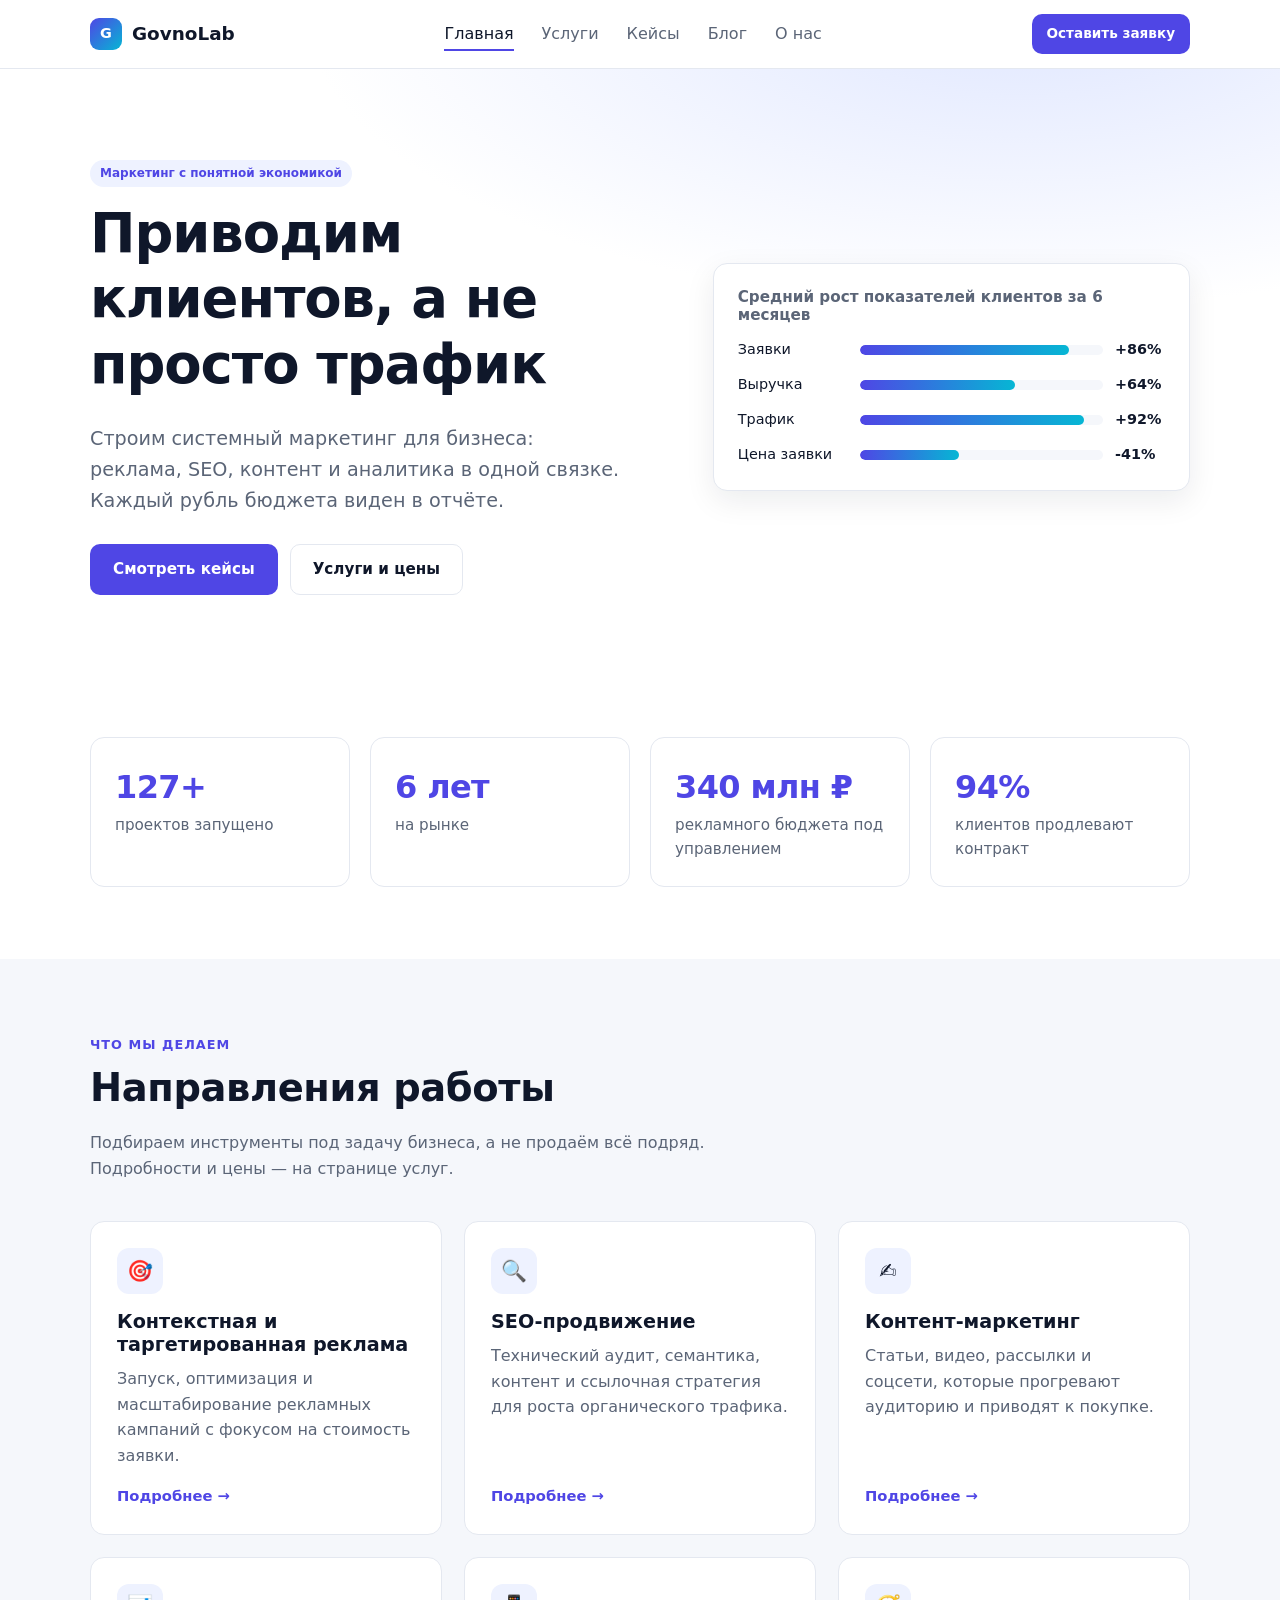
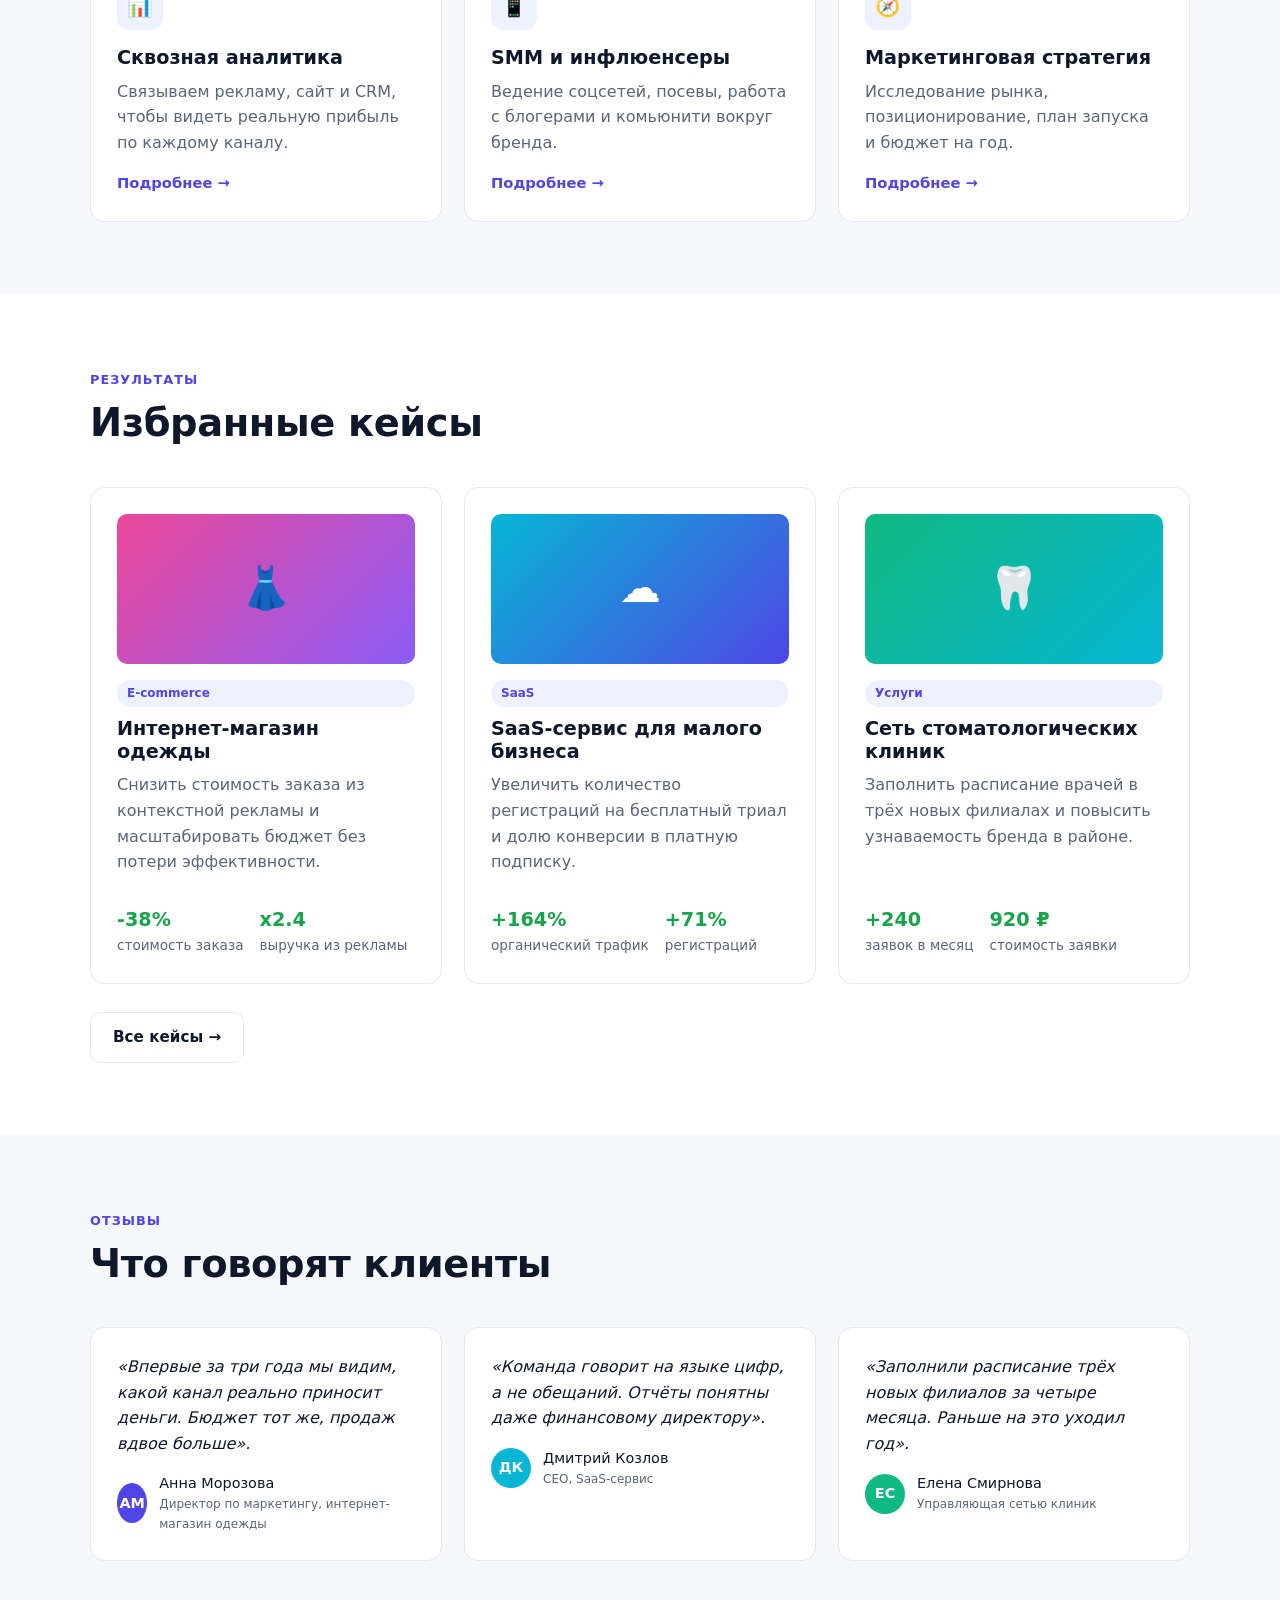
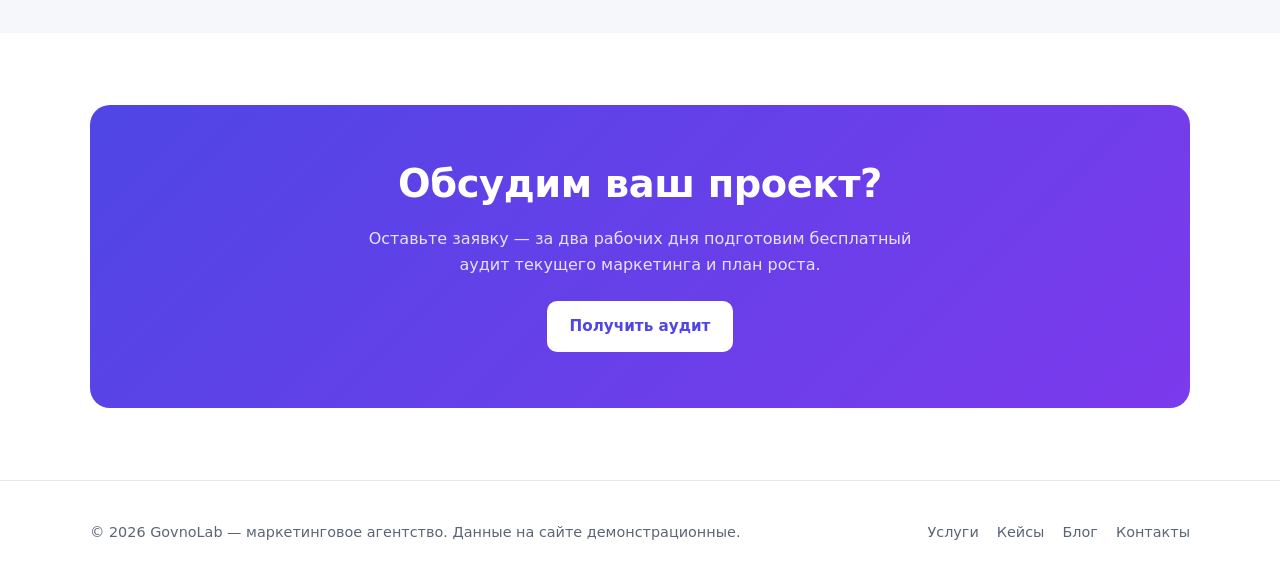
==== index.html @ 800446e8 "3" ====
<!DOCTYPE html>
<html lang="ru">
<head>
  <meta charset="UTF-8">
  <meta name="viewport" content="width=device-width, initial-scale=1.0">
  <title>GovnoLab — маркетинг, который считает деньги</title>
  <meta name="description" content="Маркетинговое агентство GovnoLab: контекстная реклама, SEO, контент, аналитика. Рост продаж с прозрачными цифрами.">
  <link rel="stylesheet" href="assets/css/style.css">
</head>
<body>
<header class="header">
  <div class="container nav">
    <a href="index.html" class="logo"><span class="logo-mark">G</span> GovnoLab</a>
    <ul class="nav-links">
      <li><a href="index.html">Главная</a></li>
      <li><a href="services.html">Услуги</a></li>
      <li><a href="cases.html">Кейсы</a></li>
      <li><a href="blog.html">Блог</a></li>
      <li><a href="about.html">О нас</a></li>
    </ul>
    <a href="about.html#contact" class="btn btn-primary btn-sm">Оставить заявку</a>
    <button class="burger" aria-label="Меню">☰</button>
  </div>
</header>

<section class="hero">
  <div class="container hero-grid">
    <div>
      <span class="tag">Маркетинг с понятной экономикой</span>
      <h1 style="margin-top:14px">Приводим клиентов, а не просто трафик</h1>
      <p class="lead">Строим системный маркетинг для бизнеса: реклама, SEO, контент и аналитика в одной связке. Каждый рубль бюджета виден в отчёте.</p>
      <div class="hero-actions">
        <a href="cases.html" class="btn btn-primary">Смотреть кейсы</a>
        <a href="services.html" class="btn btn-ghost">Услуги и цены</a>
      </div>
    </div>
    <div class="hero-card">
      <h4>Средний рост показателей клиентов за 6 месяцев</h4>
      <div class="bars">
        <div class="bar"><span>Заявки</span><div class="bar-track"><div class="bar-fill" data-width="86"></div></div><strong>+86%</strong></div>
        <div class="bar"><span>Выручка</span><div class="bar-track"><div class="bar-fill" data-width="64"></div></div><strong>+64%</strong></div>
        <div class="bar"><span>Трафик</span><div class="bar-track"><div class="bar-fill" data-width="92"></div></div><strong>+92%</strong></div>
        <div class="bar"><span>Цена заявки</span><div class="bar-track"><div class="bar-fill" data-width="41"></div></div><strong>-41%</strong></div>
      </div>
    </div>
  </div>
</section>

<section class="section">
  <div class="container">
    <div class="stats">
      <div class="stat"><div class="num" data-count="127" data-suffix="+">0</div><div class="label">проектов запущено</div></div>
      <div class="stat"><div class="num" data-count="6" data-suffix=" лет">0</div><div class="label">на рынке</div></div>
      <div class="stat"><div class="num" data-count="340" data-suffix=" млн ₽">0</div><div class="label">рекламного бюджета под управлением</div></div>
      <div class="stat"><div class="num" data-count="94" data-suffix="%">0</div><div class="label">клиентов продлевают контракт</div></div>
    </div>
  </div>
</section>

<section class="section soft">
  <div class="container">
    <div class="section-head">
      <span class="eyebrow">Что мы делаем</span>
      <h2>Направления работы</h2>
      <p class="muted">Подбираем инструменты под задачу бизнеса, а не продаём всё подряд. Подробности и цены — на странице услуг.</p>
    </div>
    <div class="grid grid-3">
      <a href="services.html#ads" class="card">
        <div class="icon">🎯</div>
        <h3>Контекстная и таргетированная реклама</h3>
        <p>Запуск, оптимизация и масштабирование рекламных кампаний с фокусом на стоимость заявки.</p>
        <span class="link">Подробнее →</span>
      </a>
      <a href="services.html#seo" class="card">
        <div class="icon">🔍</div>
        <h3>SEO-продвижение</h3>
        <p>Технический аудит, семантика, контент и ссылочная стратегия для роста органического трафика.</p>
        <span class="link">Подробнее →</span>
      </a>
      <a href="services.html#content" class="card">
        <div class="icon">✍️</div>
        <h3>Контент-маркетинг</h3>
        <p>Статьи, видео, рассылки и соцсети, которые прогревают аудиторию и приводят к покупке.</p>
        <span class="link">Подробнее →</span>
      </a>
      <a href="services.html#analytics" class="card">
        <div class="icon">📊</div>
        <h3>Сквозная аналитика</h3>
        <p>Связываем рекламу, сайт и CRM, чтобы видеть реальную прибыль по каждому каналу.</p>
        <span class="link">Подробнее →</span>
      </a>
      <a href="services.html#smm" class="card">
        <div class="icon">📱</div>
        <h3>SMM и инфлюенсеры</h3>
        <p>Ведение соцсетей, посевы, работа с блогерами и комьюнити вокруг бренда.</p>
        <span class="link">Подробнее →</span>
      </a>
      <a href="services.html#strategy" class="card">
        <div class="icon">🧭</div>
        <h3>Маркетинговая стратегия</h3>
        <p>Исследование рынка, позиционирование, план запуска и бюджет на год.</p>
        <span class="link">Подробнее →</span>
      </a>
    </div>
  </div>
</section>

<section class="section">
  <div class="container">
    <div class="section-head">
      <span class="eyebrow">Результаты</span>
      <h2>Избранные кейсы</h2>
    </div>
    <div class="grid grid-3" id="home-cases"></div>
    <div style="margin-top:28px"><a href="cases.html" class="btn btn-ghost">Все кейсы →</a></div>
  </div>
</section>

<section class="section soft">
  <div class="container">
    <div class="section-head">
      <span class="eyebrow">Отзывы</span>
      <h2>Что говорят клиенты</h2>
    </div>
    <div class="grid grid-3">
      <div class="quote">
        <p>«Впервые за три года мы видим, какой канал реально приносит деньги. Бюджет тот же, продаж вдвое больше».</p>
        <div class="who"><div class="avatar" style="width:40px;height:40px;font-size:.9rem;margin:0;background:#4f46e5">АМ</div><div>Анна Морозова<small>Директор по маркетингу, интернет-магазин одежды</small></div></div>
      </div>
      <div class="quote">
        <p>«Команда говорит на языке цифр, а не обещаний. Отчёты понятны даже финансовому директору».</p>
        <div class="who"><div class="avatar" style="width:40px;height:40px;font-size:.9rem;margin:0;background:#06b6d4">ДК</div><div>Дмитрий Козлов<small>CEO, SaaS-сервис</small></div></div>
      </div>
      <div class="quote">
        <p>«Заполнили расписание трёх новых филиалов за четыре месяца. Раньше на это уходил год».</p>
        <div class="who"><div class="avatar" style="width:40px;height:40px;font-size:.9rem;margin:0;background:#10b981">ЕС</div><div>Елена Смирнова<small>Управляющая сетью клиник</small></div></div>
      </div>
    </div>
  </div>
</section>

<section class="section">
  <div class="container">
    <div class="cta">
      <h2>Обсудим ваш проект?</h2>
      <p>Оставьте заявку — за два рабочих дня подготовим бесплатный аудит текущего маркетинга и план роста.</p>
      <a href="about.html#contact" class="btn btn-primary">Получить аудит</a>
    </div>
  </div>
</section>

<footer class="footer">
  <div class="container footer-grid">
    <div>© <span data-year></span> GovnoLab — маркетинговое агентство. Данные на сайте демонстрационные.</div>
    <ul>
      <li><a href="services.html">Услуги</a></li>
      <li><a href="cases.html">Кейсы</a></li>
      <li><a href="blog.html">Блог</a></li>
      <li><a href="about.html#contact">Контакты</a></li>
    </ul>
  </div>
</footer>
<script src="assets/js/data.js"></script>
<script src="assets/js/main.js"></script>
<script>
  // Три первых кейса на главной.
  (function () {
    const wrap = document.getElementById("home-cases");
    SITE_DATA.cases.slice(0, 3).forEach((c) => {
      const el = document.createElement("a");
      el.className = "card case-card";
      el.href = "cases.html#" + c.id;
      el.innerHTML = `
        <div class="cover" style="background:${c.color}">${c.emoji}</div>
        <span class="tag">${c.industryLabel}</span>
        <h3 style="margin-top:10px">${c.title}</h3>
        <p>${c.task}</p>
        <div class="case-metrics">${c.metrics.slice(0, 2).map((m) => `<div><strong>${m.value}</strong>${m.label}</div>`).join("")}</div>`;
      wrap.appendChild(el);
    });
  })();
</script>
</body>
</html>
---- assets/css/style.css ----
:root {
  --bg: #ffffff;
  --bg-soft: #f5f7fb;
  --text: #0f172a;
  --muted: #5b6577;
  --line: #e4e8f0;
  --accent: #4f46e5;
  --accent-2: #06b6d4;
  --accent-soft: #eef2ff;
  --ok: #16a34a;
  --radius: 14px;
  --shadow: 0 10px 30px rgba(15, 23, 42, .08);
  --max: 1140px;
}

* { box-sizing: border-box; }
html { scroll-behavior: smooth; }
body {
  margin: 0;
  font-family: "Inter", system-ui, -apple-system, "Segoe UI", Roboto, sans-serif;
  color: var(--text);
  background: var(--bg);
  line-height: 1.6;
}
img { max-width: 100%; display: block; }
a { color: inherit; text-decoration: none; }
h1, h2, h3, h4 { line-height: 1.2; margin: 0 0 .5em; }
h1 { font-size: clamp(2rem, 5vw, 3.4rem); letter-spacing: -.02em; }
h2 { font-size: clamp(1.6rem, 3.5vw, 2.4rem); letter-spacing: -.01em; }
h3 { font-size: 1.2rem; }
p { margin: 0 0 1em; }
.muted { color: var(--muted); }
.container { max-width: var(--max); margin: 0 auto; padding: 0 20px; }
.section { padding: 72px 0; }
.section.soft { background: var(--bg-soft); }
.section-head { max-width: 640px; margin-bottom: 40px; }
.section-head .eyebrow {
  display: inline-block; font-size: .8rem; font-weight: 600; letter-spacing: .08em;
  text-transform: uppercase; color: var(--accent); margin-bottom: 10px;
}

/* Header */
.header {
  position: sticky; top: 0; z-index: 50;
  background: rgba(255,255,255,.9); backdrop-filter: blur(10px);
  border-bottom: 1px solid var(--line);
}
.nav { display: flex; align-items: center; justify-content: space-between; height: 68px; }
.logo { display: flex; align-items: center; gap: 10px; font-weight: 800; font-size: 1.15rem; }
.logo-mark {
  width: 32px; height: 32px; border-radius: 9px;
  background: linear-gradient(135deg, var(--accent), var(--accent-2));
  display: grid; place-items: center; color: #fff; font-size: .9rem;
}
.nav-links { display: flex; gap: 28px; list-style: none; margin: 0; padding: 0; }
.nav-links a { font-weight: 500; color: var(--muted); padding: 6px 0; border-bottom: 2px solid transparent; }
.nav-links a:hover, .nav-links a.active { color: var(--text); border-color: var(--accent); }
.burger {
  display: none; background: none; border: 1px solid var(--line); border-radius: 8px;
  width: 40px; height: 40px; cursor: pointer; font-size: 1.2rem;
}

/* Buttons */
.btn {
  display: inline-flex; align-items: center; gap: 8px;
  padding: 12px 22px; border-radius: 10px; font-weight: 600; font-size: .95rem;
  border: 1px solid transparent; cursor: pointer; transition: .2s; font-family: inherit;
}
.btn-primary { background: var(--accent); color: #fff; }
.btn-primary:hover { background: #4338ca; transform: translateY(-1px); }
.btn-ghost { background: transparent; border-color: var(--line); color: var(--text); }
.btn-ghost:hover { background: var(--bg-soft); }
.btn-sm { padding: 8px 14px; font-size: .85rem; }

/* Hero */
.hero { padding: 90px 0 70px; background: radial-gradient(1200px 500px at 80% -10%, #e0e7ff 0%, transparent 60%); }
.hero-grid { display: grid; grid-template-columns: 1.2fr 1fr; gap: 50px; align-items: center; }
.hero p.lead { font-size: 1.2rem; color: var(--muted); max-width: 540px; }
.hero-actions { display: flex; gap: 12px; flex-wrap: wrap; margin-top: 28px; }
.hero-card {
  background: #fff; border: 1px solid var(--line); border-radius: var(--radius);
  padding: 24px; box-shadow: var(--shadow);
}
.hero-card h4 { margin-bottom: 14px; font-size: .95rem; color: var(--muted); }
.bars { display: grid; gap: 12px; }
.bar { display: grid; grid-template-columns: 110px 1fr 50px; gap: 12px; align-items: center; font-size: .9rem; }
.bar-track { height: 10px; background: var(--bg-soft); border-radius: 99px; overflow: hidden; }
.bar-fill { height: 100%; width: 0; background: linear-gradient(90deg, var(--accent), var(--accent-2)); border-radius: 99px; transition: width 1.2s ease; }

/* Stats */
.stats { display: grid; grid-template-columns: repeat(4, 1fr); gap: 20px; }
.stat { background: #fff; border: 1px solid var(--line); border-radius: var(--radius); padding: 24px; }
.stat .num { font-size: 2rem; font-weight: 800; color: var(--accent); letter-spacing: -.02em; }
.stat .label { color: var(--muted); font-size: .95rem; }

/* Cards */
.grid { display: grid; gap: 22px; }
.grid-3 { grid-template-columns: repeat(3, 1fr); }
.grid-2 { grid-template-columns: repeat(2, 1fr); }
.card {
  background: #fff; border: 1px solid var(--line); border-radius: var(--radius);
  padding: 26px; transition: .2s; display: flex; flex-direction: column;
}
.card:hover { transform: translateY(-3px); box-shadow: var(--shadow); border-color: #d5dbeb; }
.card .icon {
  width: 46px; height: 46px; border-radius: 12px; background: var(--accent-soft);
  display: grid; place-items: center; font-size: 1.3rem; margin-bottom: 16px;
}
.card p { color: var(--muted); flex: 1; }
.card .link { color: var(--accent); font-weight: 600; font-size: .92rem; }
.tag {
  display: inline-block; padding: 4px 10px; border-radius: 99px; font-size: .75rem;
  font-weight: 600; background: var(--accent-soft); color: var(--accent);
}

/* Tabs */
.tabs { display: flex; gap: 8px; flex-wrap: wrap; margin-bottom: 26px; }
.tab {
  padding: 9px 16px; border-radius: 99px; border: 1px solid var(--line);
  background: #fff; cursor: pointer; font-weight: 500; font-family: inherit; font-size: .9rem;
}
.tab.active { background: var(--text); color: #fff; border-color: var(--text); }
.tab-panel { display: none; }
.tab-panel.active { display: block; animation: fade .3s; }
@keyframes fade { from { opacity: 0; transform: translateY(6px);} to { opacity: 1; transform: none; } }

/* Table */
.table { width: 100%; border-collapse: collapse; background: #fff; border-radius: var(--radius); overflow: hidden; border: 1px solid var(--line); }
.table th, .table td { padding: 14px 16px; text-align: left; border-bottom: 1px solid var(--line); }
.table th { background: var(--bg-soft); font-size: .85rem; text-transform: uppercase; letter-spacing: .04em; color: var(--muted); }
.table tr:last-child td { border-bottom: 0; }
.table .price { font-weight: 700; }

/* Cases */
.case-card { cursor: pointer; }
.case-card .cover {
  height: 150px; border-radius: 10px; margin-bottom: 16px;
  display: grid; place-items: center; font-size: 2.6rem; color: #fff;
}
.case-metrics { display: flex; gap: 16px; margin-top: 14px; }
.case-metrics div { font-size: .85rem; color: var(--muted); }
.case-metrics strong { display: block; font-size: 1.2rem; color: var(--ok); }

/* Modal */
.modal { position: fixed; inset: 0; background: rgba(15,23,42,.55); display: none; z-index: 100; padding: 20px; overflow: auto; }
.modal.open { display: grid; place-items: center; }
.modal-box { background: #fff; border-radius: var(--radius); max-width: 640px; width: 100%; padding: 32px; position: relative; animation: fade .25s; }
.modal-close { position: absolute; top: 14px; right: 14px; border: 0; background: var(--bg-soft); width: 34px; height: 34px; border-radius: 50%; cursor: pointer; font-size: 1.1rem; }
.modal-metrics { display: grid; grid-template-columns: repeat(3, 1fr); gap: 12px; margin: 20px 0; }
.modal-metrics div { background: var(--bg-soft); padding: 14px; border-radius: 10px; text-align: center; }
.modal-metrics strong { display: block; font-size: 1.5rem; color: var(--accent); }
.modal-metrics span { font-size: .8rem; color: var(--muted); }

/* Blog */
.search { width: 100%; max-width: 420px; padding: 12px 16px; border: 1px solid var(--line); border-radius: 10px; font-size: 1rem; font-family: inherit; margin-bottom: 26px; }
.post-meta { font-size: .85rem; color: var(--muted); margin-bottom: 8px; display: flex; gap: 10px; align-items: center; }
.article { max-width: 760px; margin: 0 auto; }
.article h1 { margin-bottom: 12px; }
.article .body p { font-size: 1.08rem; }
.article .body h2 { margin-top: 32px; font-size: 1.5rem; }
.article ul { padding-left: 20px; }
.empty { color: var(--muted); padding: 30px; text-align: center; grid-column: 1 / -1; }

/* Team */
.avatar { width: 64px; height: 64px; border-radius: 50%; display: grid; place-items: center; color: #fff; font-weight: 700; font-size: 1.2rem; margin-bottom: 14px; }

/* FAQ */
.faq-item { border: 1px solid var(--line); border-radius: 12px; background: #fff; margin-bottom: 10px; overflow: hidden; }
.faq-q { width: 100%; text-align: left; background: none; border: 0; padding: 18px 20px; font: inherit; font-weight: 600; cursor: pointer; display: flex; justify-content: space-between; align-items: center; }
.faq-q::after { content: "+"; font-size: 1.3rem; color: var(--accent); transition: .2s; }
.faq-item.open .faq-q::after { transform: rotate(45deg); }
.faq-a { display: none; padding: 0 20px 18px; color: var(--muted); }
.faq-item.open .faq-a { display: block; }

/* Form */
.form { display: grid; gap: 14px; }
.form label { font-size: .9rem; font-weight: 600; display: grid; gap: 6px; }
.form input, .form select, .form textarea {
  width: 100%; padding: 12px 14px; border: 1px solid var(--line); border-radius: 10px;
  font: inherit; background: #fff;
}
.form input:focus, .form textarea:focus, .form select:focus { outline: 2px solid var(--accent-soft); border-color: var(--accent); }
.form .row { display: grid; grid-template-columns: 1fr 1fr; gap: 14px; }
.form-note { font-size: .9rem; padding: 12px 14px; border-radius: 10px; display: none; }
.form-note.ok { display: block; background: #dcfce7; color: #166534; }
.form-note.err { display: block; background: #fee2e2; color: #991b1b; }

/* Calculator */
.calc { background: #fff; border: 1px solid var(--line); border-radius: var(--radius); padding: 28px; }
.calc .row { display: grid; grid-template-columns: 1fr 1fr; gap: 20px; }
.calc input[type=range] { width: 100%; accent-color: var(--accent); }
.calc-result { margin-top: 20px; padding: 18px; border-radius: 10px; background: var(--accent-soft); display: flex; justify-content: space-between; align-items: center; }
.calc-result strong { font-size: 1.6rem; color: var(--accent); }

/* Testimonials */
.quote { background: #fff; border: 1px solid var(--line); border-radius: var(--radius); padding: 26px; }
.quote p { font-style: italic; }
.quote .who { display: flex; gap: 12px; align-items: center; font-size: .9rem; }
.quote .who small { display: block; color: var(--muted); }

/* CTA */
.cta { background: linear-gradient(135deg, var(--accent), #7c3aed); color: #fff; border-radius: 20px; padding: 56px 40px; text-align: center; }
.cta h2 { color: #fff; }
.cta p { color: rgba(255,255,255,.85); max-width: 560px; margin: 0 auto 24px; }
.cta .btn-primary { background: #fff; color: var(--accent); }

/* Footer */
.footer { border-top: 1px solid var(--line); padding: 40px 0; color: var(--muted); font-size: .9rem; }
.footer-grid { display: flex; justify-content: space-between; gap: 20px; flex-wrap: wrap; }
.footer ul { list-style: none; padding: 0; margin: 0; display: flex; gap: 18px; flex-wrap: wrap; }

/* Breadcrumb / page hero */
.page-hero { padding: 60px 0 30px; }
.page-hero p { max-width: 620px; color: var(--muted); font-size: 1.1rem; }

/* Responsive */
@media (max-width: 900px) {
  .hero-grid, .grid-3, .grid-2, .stats { grid-template-columns: 1fr 1fr; }
}
@media (max-width: 700px) {
  .hero-grid, .grid-3, .grid-2, .stats, .form .row, .calc .row, .modal-metrics { grid-template-columns: 1fr; }
  .nav-links {
    display: none; position: absolute; top: 68px; left: 0; right: 0;
    flex-direction: column; gap: 0; background: #fff; border-bottom: 1px solid var(--line); padding: 10px 20px;
  }
  .nav-links.open { display: flex; }
  .nav-links li a { display: block; padding: 12px 0; }
  .burger { display: block; }
  .nav .btn { display: none; }
  .section { padding: 50px 0; }
  .hero { padding: 50px 0; }
  .cta { padding: 40px 20px; }
}
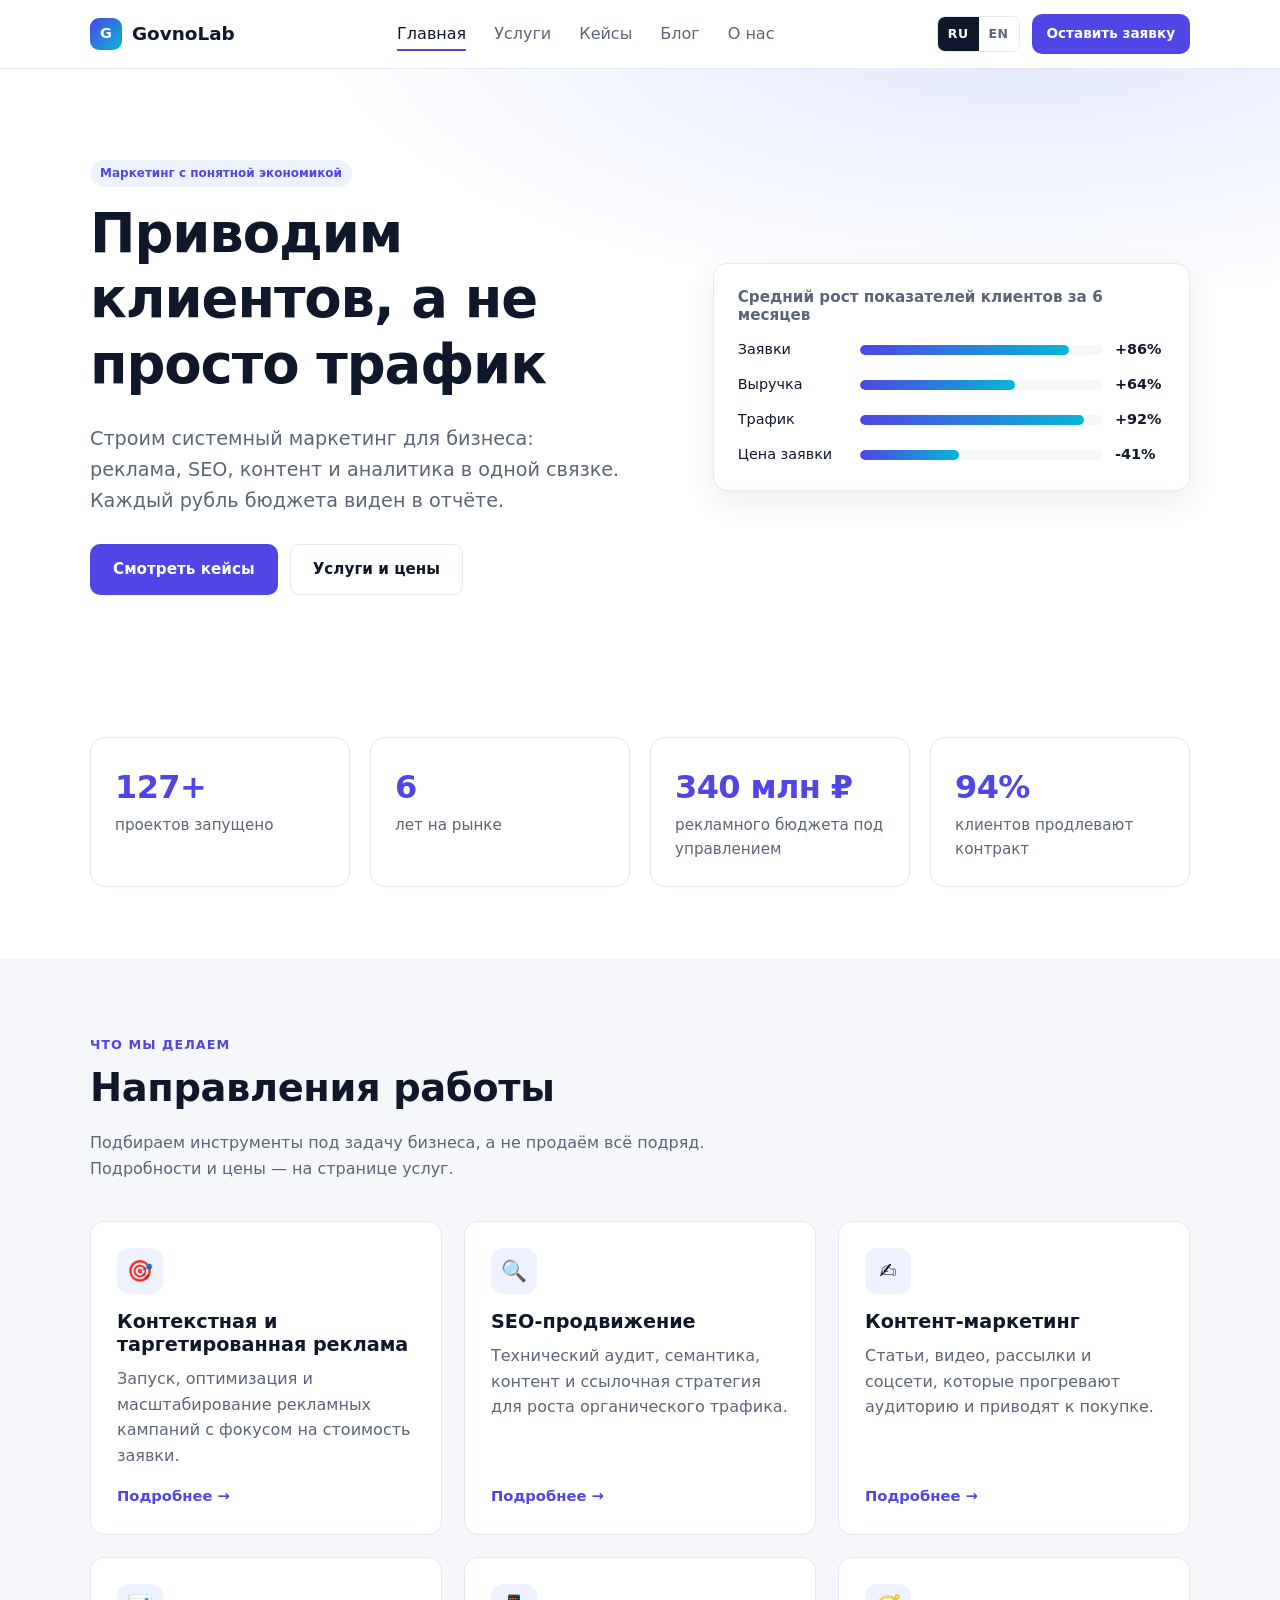
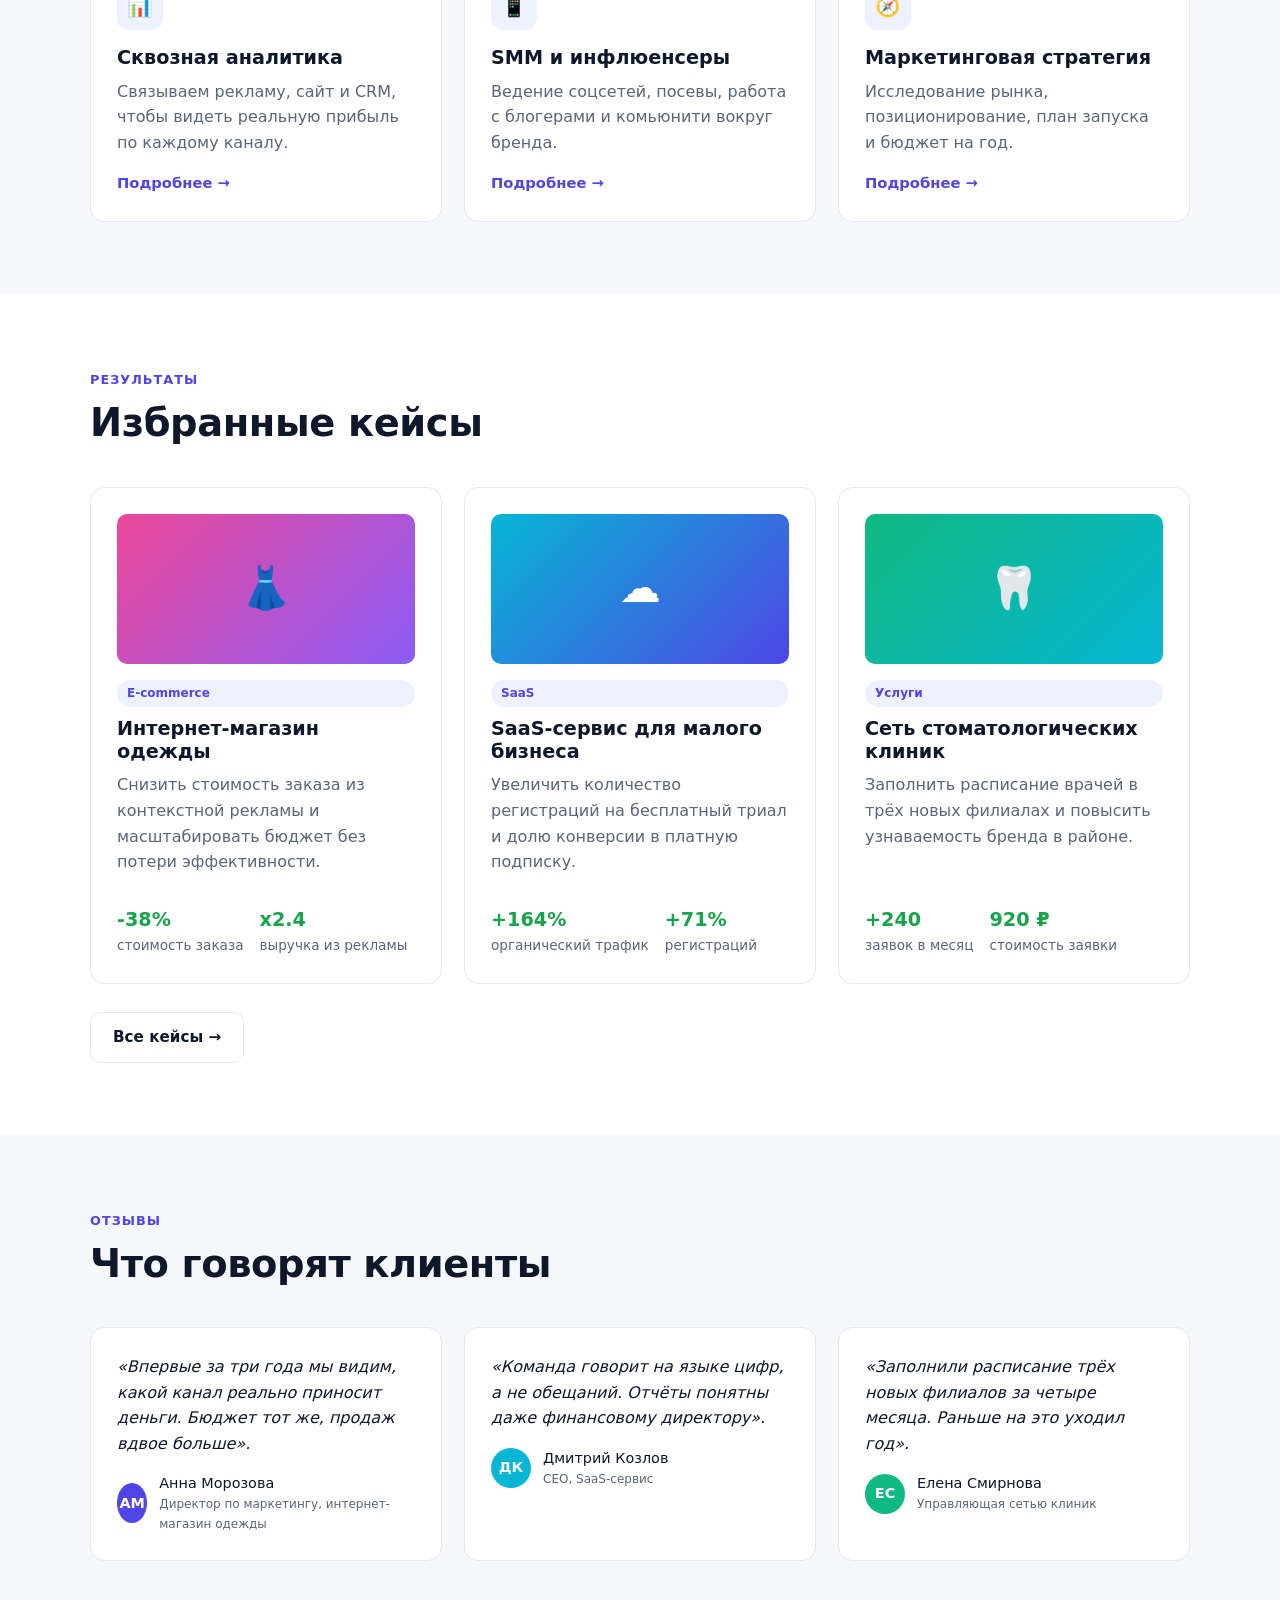
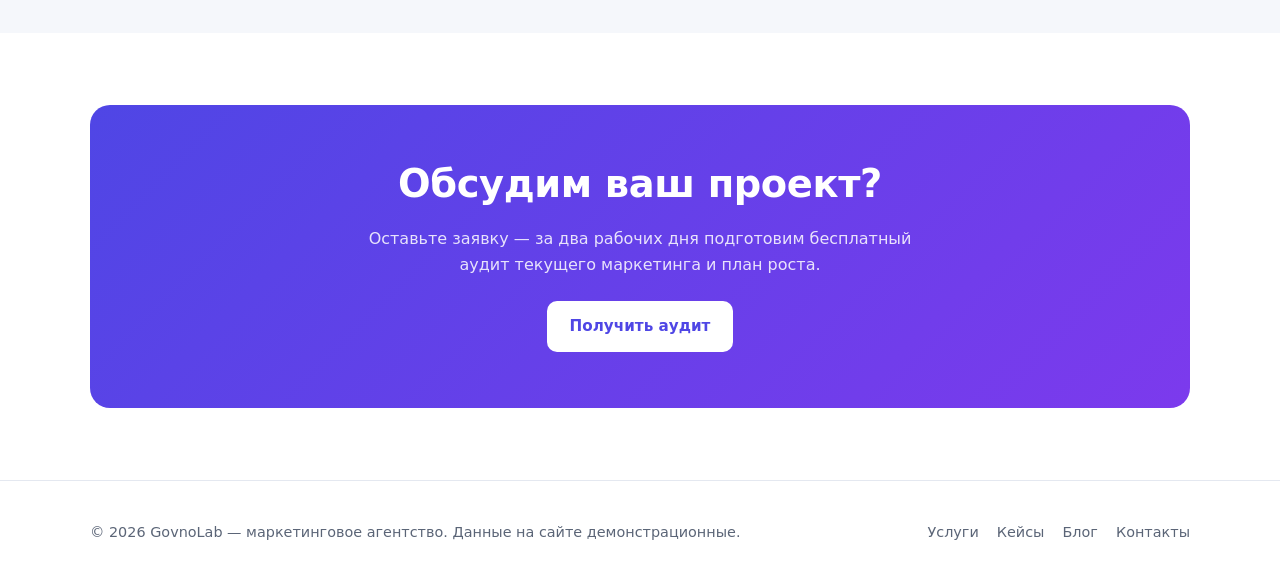
==== commit 7e346c3e: "Add RU/EN language switcher and English translations Russian stays in the HTML as the source of trut" ====
--- a/index.html
+++ b/index.html
@@ -3,8 +3,8 @@
 <head>
   <meta charset="UTF-8">
   <meta name="viewport" content="width=device-width, initial-scale=1.0">
-  <title>GovnoLab — маркетинг, который считает деньги</title>
-  <meta name="description" content="Маркетинговое агентство GovnoLab: контекстная реклама, SEO, контент, аналитика. Рост продаж с прозрачными цифрами.">
+  <title data-i18n="home.meta.title">GovnoLab — маркетинг, который считает деньги</title>
+  <meta name="description" data-i18n-content="home.meta.desc" content="Маркетинговое агентство GovnoLab: контекстная реклама, SEO, контент, аналитика. Рост продаж с прозрачными цифрами.">
   <link rel="stylesheet" href="assets/css/style.css">
 </head>
 <body>
@@ -12,35 +12,41 @@
   <div class="container nav">
     <a href="index.html" class="logo"><span class="logo-mark">G</span> GovnoLab</a>
     <ul class="nav-links">
-      <li><a href="index.html">Главная</a></li>
-      <li><a href="services.html">Услуги</a></li>
-      <li><a href="cases.html">Кейсы</a></li>
-      <li><a href="blog.html">Блог</a></li>
-      <li><a href="about.html">О нас</a></li>
+      <li><a href="index.html" data-i18n="nav.home">Главная</a></li>
+      <li><a href="services.html" data-i18n="nav.services">Услуги</a></li>
+      <li><a href="cases.html" data-i18n="nav.cases">Кейсы</a></li>
+      <li><a href="blog.html" data-i18n="nav.blog">Блог</a></li>
+      <li><a href="about.html" data-i18n="nav.about">О нас</a></li>
     </ul>
-    <a href="about.html#contact" class="btn btn-primary btn-sm">Оставить заявку</a>
-    <button class="burger" aria-label="Меню">☰</button>
+    <div class="nav-right">
+      <div class="lang" role="group" aria-label="Язык" data-i18n-aria-label="nav.lang">
+        <button type="button" data-lang="ru">RU</button>
+        <button type="button" data-lang="en">EN</button>
+      </div>
+      <a href="about.html#contact" class="btn btn-primary btn-sm" data-i18n="nav.cta">Оставить заявку</a>
+      <button class="burger" aria-label="Меню" data-i18n-aria-label="nav.menu">☰</button>
+    </div>
   </div>
 </header>
 
 <section class="hero">
   <div class="container hero-grid">
     <div>
-      <span class="tag">Маркетинг с понятной экономикой</span>
-      <h1 style="margin-top:14px">Приводим клиентов, а не просто трафик</h1>
-      <p class="lead">Строим системный маркетинг для бизнеса: реклама, SEO, контент и аналитика в одной связке. Каждый рубль бюджета виден в отчёте.</p>
+      <span class="tag" data-i18n="home.hero.tag">Маркетинг с понятной экономикой</span>
+      <h1 style="margin-top:14px" data-i18n="home.hero.title">Приводим клиентов, а не просто трафик</h1>
+      <p class="lead" data-i18n="home.hero.lead">Строим системный маркетинг для бизнеса: реклама, SEO, контент и аналитика в одной связке. Каждый рубль бюджета виден в отчёте.</p>
       <div class="hero-actions">
-        <a href="cases.html" class="btn btn-primary">Смотреть кейсы</a>
-        <a href="services.html" class="btn btn-ghost">Услуги и цены</a>
+        <a href="cases.html" class="btn btn-primary" data-i18n="home.hero.cta1">Смотреть кейсы</a>
+        <a href="services.html" class="btn btn-ghost" data-i18n="home.hero.cta2">Услуги и цены</a>
       </div>
     </div>
     <div class="hero-card">
-      <h4>Средний рост показателей клиентов за 6 месяцев</h4>
+      <h4 data-i18n="home.hero.card">Средний рост показателей клиентов за 6 месяцев</h4>
       <div class="bars">
-        <div class="bar"><span>Заявки</span><div class="bar-track"><div class="bar-fill" data-width="86"></div></div><strong>+86%</strong></div>
-        <div class="bar"><span>Выручка</span><div class="bar-track"><div class="bar-fill" data-width="64"></div></div><strong>+64%</strong></div>
-        <div class="bar"><span>Трафик</span><div class="bar-track"><div class="bar-fill" data-width="92"></div></div><strong>+92%</strong></div>
-        <div class="bar"><span>Цена заявки</span><div class="bar-track"><div class="bar-fill" data-width="41"></div></div><strong>-41%</strong></div>
+        <div class="bar"><span data-i18n="home.hero.bar1">Заявки</span><div class="bar-track"><div class="bar-fill" data-width="86"></div></div><strong>+86%</strong></div>
+        <div class="bar"><span data-i18n="home.hero.bar2">Выручка</span><div class="bar-track"><div class="bar-fill" data-width="64"></div></div><strong>+64%</strong></div>
+        <div class="bar"><span data-i18n="home.hero.bar3">Трафик</span><div class="bar-track"><div class="bar-fill" data-width="92"></div></div><strong>+92%</strong></div>
+        <div class="bar"><span data-i18n="home.hero.bar4">Цена заявки</span><div class="bar-track"><div class="bar-fill" data-width="41"></div></div><strong>-41%</strong></div>
       </div>
     </div>
   </div>
@@ -49,10 +55,10 @@
 <section class="section">
   <div class="container">
     <div class="stats">
-      <div class="stat"><div class="num" data-count="127" data-suffix="+">0</div><div class="label">проектов запущено</div></div>
-      <div class="stat"><div class="num" data-count="6" data-suffix=" лет">0</div><div class="label">на рынке</div></div>
-      <div class="stat"><div class="num" data-count="340" data-suffix=" млн ₽">0</div><div class="label">рекламного бюджета под управлением</div></div>
-      <div class="stat"><div class="num" data-count="94" data-suffix="%">0</div><div class="label">клиентов продлевают контракт</div></div>
+      <div class="stat"><div class="num" data-count="127" data-suffix="+">0</div><div class="label" data-i18n="home.stat1">проектов запущено</div></div>
+      <div class="stat"><div class="num" data-count="6">0</div><div class="label" data-i18n="home.stat2">лет на рынке</div></div>
+      <div class="stat"><div class="num" data-count="340" data-suffix-key="js.mln">0</div><div class="label" data-i18n="home.stat3">рекламного бюджета под управлением</div></div>
+      <div class="stat"><div class="num" data-count="94" data-suffix="%">0</div><div class="label" data-i18n="home.stat4">клиентов продлевают контракт</div></div>
     </div>
   </div>
 </section>
@@ -60,46 +66,46 @@
 <section class="section soft">
   <div class="container">
     <div class="section-head">
-      <span class="eyebrow">Что мы делаем</span>
-      <h2>Направления работы</h2>
-      <p class="muted">Подбираем инструменты под задачу бизнеса, а не продаём всё подряд. Подробности и цены — на странице услуг.</p>
+      <span class="eyebrow" data-i18n="home.what.eyebrow">Что мы делаем</span>
+      <h2 data-i18n="home.what.title">Направления работы</h2>
+      <p class="muted" data-i18n="home.what.lead">Подбираем инструменты под задачу бизнеса, а не продаём всё подряд. Подробности и цены — на странице услуг.</p>
     </div>
     <div class="grid grid-3">
       <a href="services.html#ads" class="card">
         <div class="icon">🎯</div>
-        <h3>Контекстная и таргетированная реклама</h3>
-        <p>Запуск, оптимизация и масштабирование рекламных кампаний с фокусом на стоимость заявки.</p>
-        <span class="link">Подробнее →</span>
+        <h3 data-i18n="home.svc1.title">Контекстная и таргетированная реклама</h3>
+        <p data-i18n="home.svc1.text">Запуск, оптимизация и масштабирование рекламных кампаний с фокусом на стоимость заявки.</p>
+        <span class="link" data-i18n="home.more">Подробнее →</span>
       </a>
       <a href="services.html#seo" class="card">
         <div class="icon">🔍</div>
-        <h3>SEO-продвижение</h3>
-        <p>Технический аудит, семантика, контент и ссылочная стратегия для роста органического трафика.</p>
-        <span class="link">Подробнее →</span>
+        <h3 data-i18n="home.svc2.title">SEO-продвижение</h3>
+        <p data-i18n="home.svc2.text">Технический аудит, семантика, контент и ссылочная стратегия для роста органического трафика.</p>
+        <span class="link" data-i18n="home.more">Подробнее →</span>
       </a>
       <a href="services.html#content" class="card">
         <div class="icon">✍️</div>
-        <h3>Контент-маркетинг</h3>
-        <p>Статьи, видео, рассылки и соцсети, которые прогревают аудиторию и приводят к покупке.</p>
-        <span class="link">Подробнее →</span>
+        <h3 data-i18n="home.svc3.title">Контент-маркетинг</h3>
+        <p data-i18n="home.svc3.text">Статьи, видео, рассылки и соцсети, которые прогревают аудиторию и приводят к покупке.</p>
+        <span class="link" data-i18n="home.more">Подробнее →</span>
       </a>
       <a href="services.html#analytics" class="card">
         <div class="icon">📊</div>
-        <h3>Сквозная аналитика</h3>
-        <p>Связываем рекламу, сайт и CRM, чтобы видеть реальную прибыль по каждому каналу.</p>
-        <span class="link">Подробнее →</span>
+        <h3 data-i18n="home.svc4.title">Сквозная аналитика</h3>
+        <p data-i18n="home.svc4.text">Связываем рекламу, сайт и CRM, чтобы видеть реальную прибыль по каждому каналу.</p>
+        <span class="link" data-i18n="home.more">Подробнее →</span>
       </a>
       <a href="services.html#smm" class="card">
         <div class="icon">📱</div>
-        <h3>SMM и инфлюенсеры</h3>
-        <p>Ведение соцсетей, посевы, работа с блогерами и комьюнити вокруг бренда.</p>
-        <span class="link">Подробнее →</span>
+        <h3 data-i18n="home.svc5.title">SMM и инфлюенсеры</h3>
+        <p data-i18n="home.svc5.text">Ведение соцсетей, посевы, работа с блогерами и комьюнити вокруг бренда.</p>
+        <span class="link" data-i18n="home.more">Подробнее →</span>
       </a>
       <a href="services.html#strategy" class="card">
         <div class="icon">🧭</div>
-        <h3>Маркетинговая стратегия</h3>
-        <p>Исследование рынка, позиционирование, план запуска и бюджет на год.</p>
-        <span class="link">Подробнее →</span>
+        <h3 data-i18n="home.svc6.title">Маркетинговая стратегия</h3>
+        <p data-i18n="home.svc6.text">Исследование рынка, позиционирование, план запуска и бюджет на год.</p>
+        <span class="link" data-i18n="home.more">Подробнее →</span>
       </a>
     </div>
   </div>
@@ -108,32 +114,32 @@
 <section class="section">
   <div class="container">
     <div class="section-head">
-      <span class="eyebrow">Результаты</span>
-      <h2>Избранные кейсы</h2>
+      <span class="eyebrow" data-i18n="home.results.eyebrow">Результаты</span>
+      <h2 data-i18n="home.results.title">Избранные кейсы</h2>
     </div>
     <div class="grid grid-3" id="home-cases"></div>
-    <div style="margin-top:28px"><a href="cases.html" class="btn btn-ghost">Все кейсы →</a></div>
+    <div style="margin-top:28px"><a href="cases.html" class="btn btn-ghost" data-i18n="home.results.all">Все кейсы →</a></div>
   </div>
 </section>
 
 <section class="section soft">
   <div class="container">
     <div class="section-head">
-      <span class="eyebrow">Отзывы</span>
-      <h2>Что говорят клиенты</h2>
+      <span class="eyebrow" data-i18n="home.reviews.eyebrow">Отзывы</span>
+      <h2 data-i18n="home.reviews.title">Что говорят клиенты</h2>
     </div>
     <div class="grid grid-3">
       <div class="quote">
-        <p>«Впервые за три года мы видим, какой канал реально приносит деньги. Бюджет тот же, продаж вдвое больше».</p>
-        <div class="who"><div class="avatar" style="width:40px;height:40px;font-size:.9rem;margin:0;background:#4f46e5">АМ</div><div>Анна Морозова<small>Директор по маркетингу, интернет-магазин одежды</small></div></div>
+        <p data-i18n="home.q1">«Впервые за три года мы видим, какой канал реально приносит деньги. Бюджет тот же, продаж вдвое больше».</p>
+        <div class="who"><div class="avatar" style="width:40px;height:40px;font-size:.9rem;margin:0;background:#4f46e5">АМ</div><div><span data-i18n="home.q1.name">Анна Морозова</span><small data-i18n="home.q1.role">Директор по маркетингу, интернет-магазин одежды</small></div></div>
       </div>
       <div class="quote">
-        <p>«Команда говорит на языке цифр, а не обещаний. Отчёты понятны даже финансовому директору».</p>
-        <div class="who"><div class="avatar" style="width:40px;height:40px;font-size:.9rem;margin:0;background:#06b6d4">ДК</div><div>Дмитрий Козлов<small>CEO, SaaS-сервис</small></div></div>
+        <p data-i18n="home.q2">«Команда говорит на языке цифр, а не обещаний. Отчёты понятны даже финансовому директору».</p>
+        <div class="who"><div class="avatar" style="width:40px;height:40px;font-size:.9rem;margin:0;background:#06b6d4">ДК</div><div><span data-i18n="home.q2.name">Дмитрий Козлов</span><small data-i18n="home.q2.role">CEO, SaaS-сервис</small></div></div>
       </div>
       <div class="quote">
-        <p>«Заполнили расписание трёх новых филиалов за четыре месяца. Раньше на это уходил год».</p>
-        <div class="who"><div class="avatar" style="width:40px;height:40px;font-size:.9rem;margin:0;background:#10b981">ЕС</div><div>Елена Смирнова<small>Управляющая сетью клиник</small></div></div>
+        <p data-i18n="home.q3">«Заполнили расписание трёх новых филиалов за четыре месяца. Раньше на это уходил год».</p>
+        <div class="who"><div class="avatar" style="width:40px;height:40px;font-size:.9rem;margin:0;background:#10b981">ЕС</div><div><span data-i18n="home.q3.name">Елена Смирнова</span><small data-i18n="home.q3.role">Управляющая сетью клиник</small></div></div>
       </div>
     </div>
   </div>
@@ -142,42 +148,49 @@
 <section class="section">
   <div class="container">
     <div class="cta">
-      <h2>Обсудим ваш проект?</h2>
-      <p>Оставьте заявку — за два рабочих дня подготовим бесплатный аудит текущего маркетинга и план роста.</p>
-      <a href="about.html#contact" class="btn btn-primary">Получить аудит</a>
+      <h2 data-i18n="home.cta.title">Обсудим ваш проект?</h2>
+      <p data-i18n="home.cta.text">Оставьте заявку — за два рабочих дня подготовим бесплатный аудит текущего маркетинга и план роста.</p>
+      <a href="about.html#contact" class="btn btn-primary" data-i18n="home.cta.btn">Получить аудит</a>
     </div>
   </div>
 </section>
 
 <footer class="footer">
   <div class="container footer-grid">
-    <div>© <span data-year></span> GovnoLab — маркетинговое агентство. Данные на сайте демонстрационные.</div>
+    <div>© <span data-year></span> <span data-i18n="footer.copy">GovnoLab — маркетинговое агентство. Данные на сайте демонстрационные.</span></div>
     <ul>
-      <li><a href="services.html">Услуги</a></li>
-      <li><a href="cases.html">Кейсы</a></li>
-      <li><a href="blog.html">Блог</a></li>
-      <li><a href="about.html#contact">Контакты</a></li>
+      <li><a href="services.html" data-i18n="footer.services">Услуги</a></li>
+      <li><a href="cases.html" data-i18n="footer.cases">Кейсы</a></li>
+      <li><a href="blog.html" data-i18n="footer.blog">Блог</a></li>
+      <li><a href="about.html#contact" data-i18n="footer.contacts">Контакты</a></li>
     </ul>
   </div>
 </footer>
 <script src="assets/js/data.js"></script>
+<script src="assets/js/i18n.js"></script>
 <script src="assets/js/main.js"></script>
 <script>
   // Три первых кейса на главной.
   (function () {
     const wrap = document.getElementById("home-cases");
-    SITE_DATA.cases.slice(0, 3).forEach((c) => {
-      const el = document.createElement("a");
-      el.className = "card case-card";
-      el.href = "cases.html#" + c.id;
-      el.innerHTML = `
-        <div class="cover" style="background:${c.color}">${c.emoji}</div>
-        <span class="tag">${c.industryLabel}</span>
-        <h3 style="margin-top:10px">${c.title}</h3>
-        <p>${c.task}</p>
-        <div class="case-metrics">${c.metrics.slice(0, 2).map((m) => `<div><strong>${m.value}</strong>${m.label}</div>`).join("")}</div>`;
-      wrap.appendChild(el);
-    });
+    const L = I18N.L;
+    function render() {
+      wrap.innerHTML = "";
+      SITE_DATA.cases.slice(0, 3).forEach((c) => {
+        const el = document.createElement("a");
+        el.className = "card case-card";
+        el.href = "cases.html#" + c.id;
+        el.innerHTML = `
+          <div class="cover" style="background:${c.color}">${c.emoji}</div>
+          <span class="tag">${L(c.industryLabel)}</span>
+          <h3 style="margin-top:10px">${L(c.title)}</h3>
+          <p>${L(c.task)}</p>
+          <div class="case-metrics">${c.metrics.slice(0, 2).map((m) => `<div><strong>${m.value}</strong>${L(m.label)}</div>`).join("")}</div>`;
+        wrap.appendChild(el);
+      });
+    }
+    document.addEventListener("langchange", render);
+    render();
   })();
 </script>
 </body>
--- a/assets/css/style.css
+++ b/assets/css/style.css
@@ -231,3 +231,12 @@
   .hero { padding: 50px 0; }
   .cta { padding: 40px 20px; }
 }
+
+/* Переключатель языка */
+.nav-right { display: flex; align-items: center; gap: 12px; }
+.lang { display: flex; border: 1px solid var(--line); border-radius: 8px; overflow: hidden; }
+.lang button {
+  border: 0; background: #fff; padding: 7px 10px; font: inherit; font-size: .78rem;
+  font-weight: 700; cursor: pointer; color: var(--muted); letter-spacing: .04em;
+}
+.lang button.active { background: var(--text); color: #fff; }
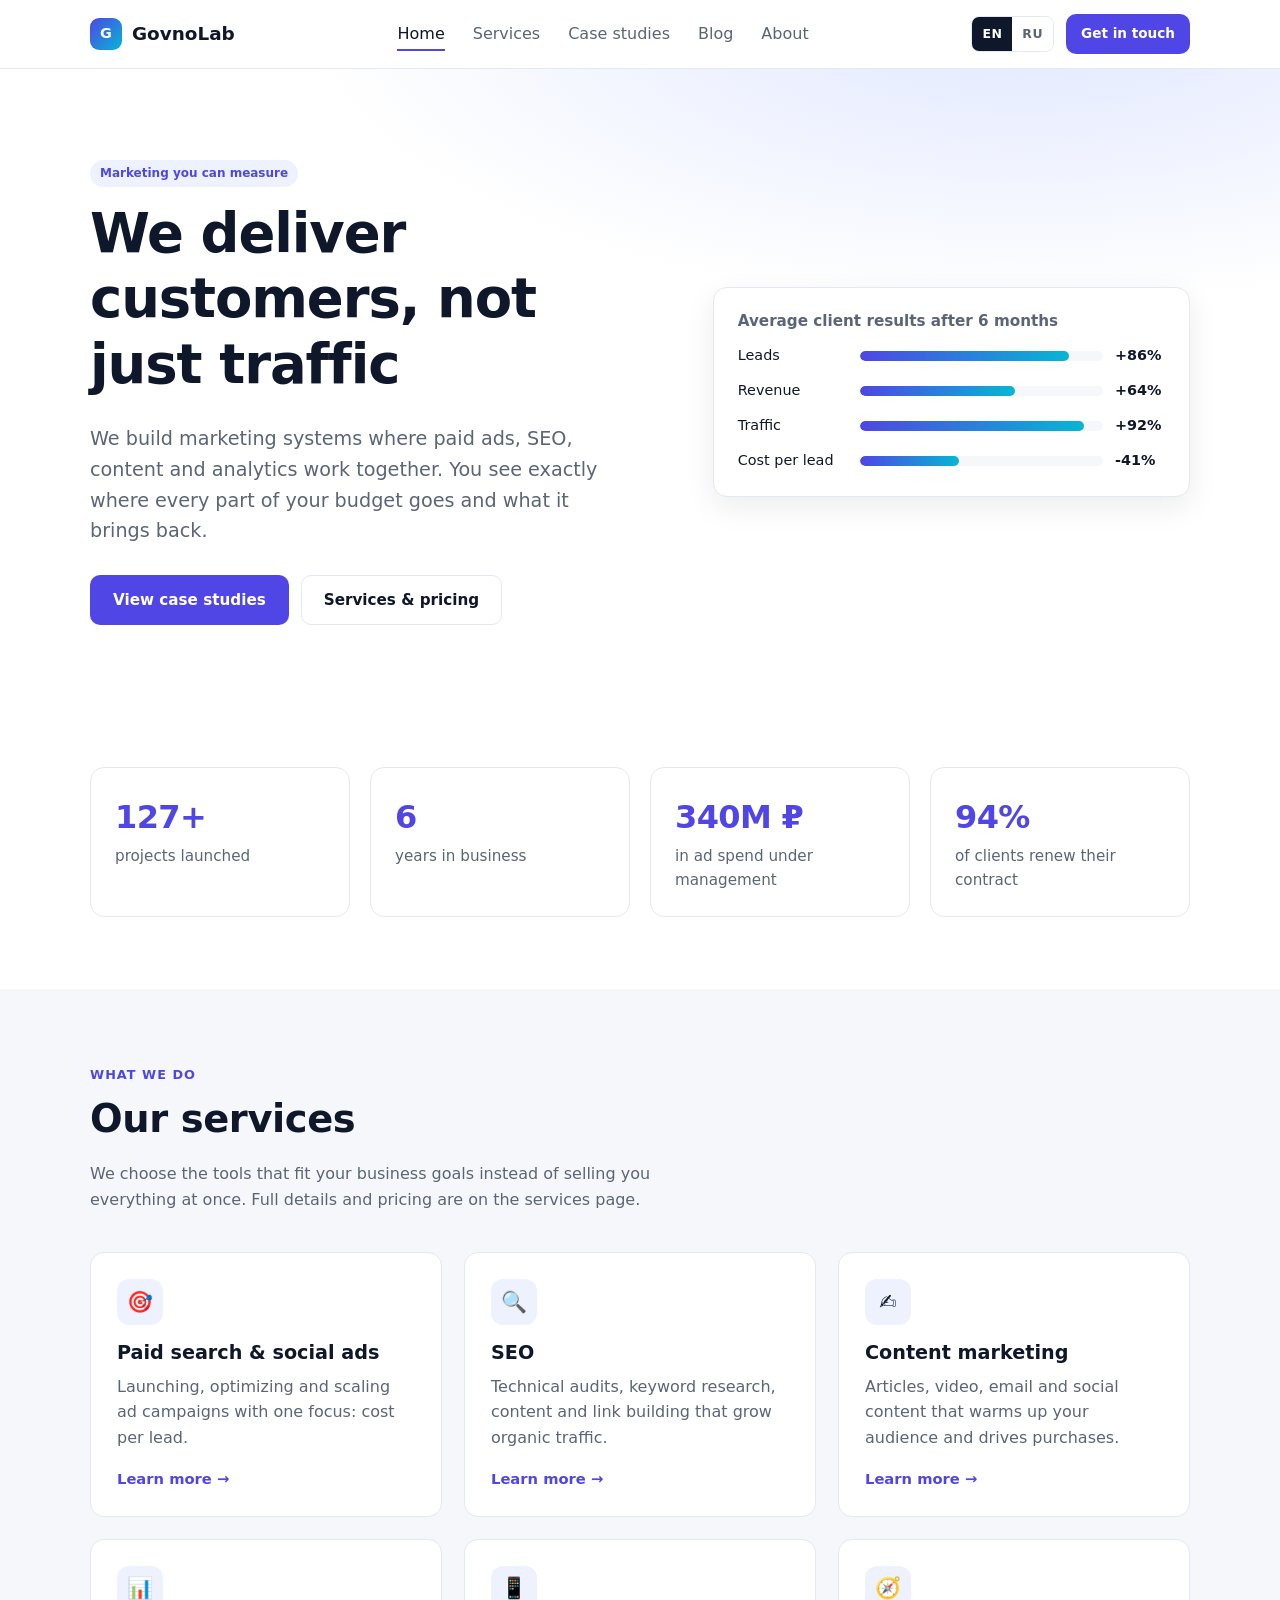
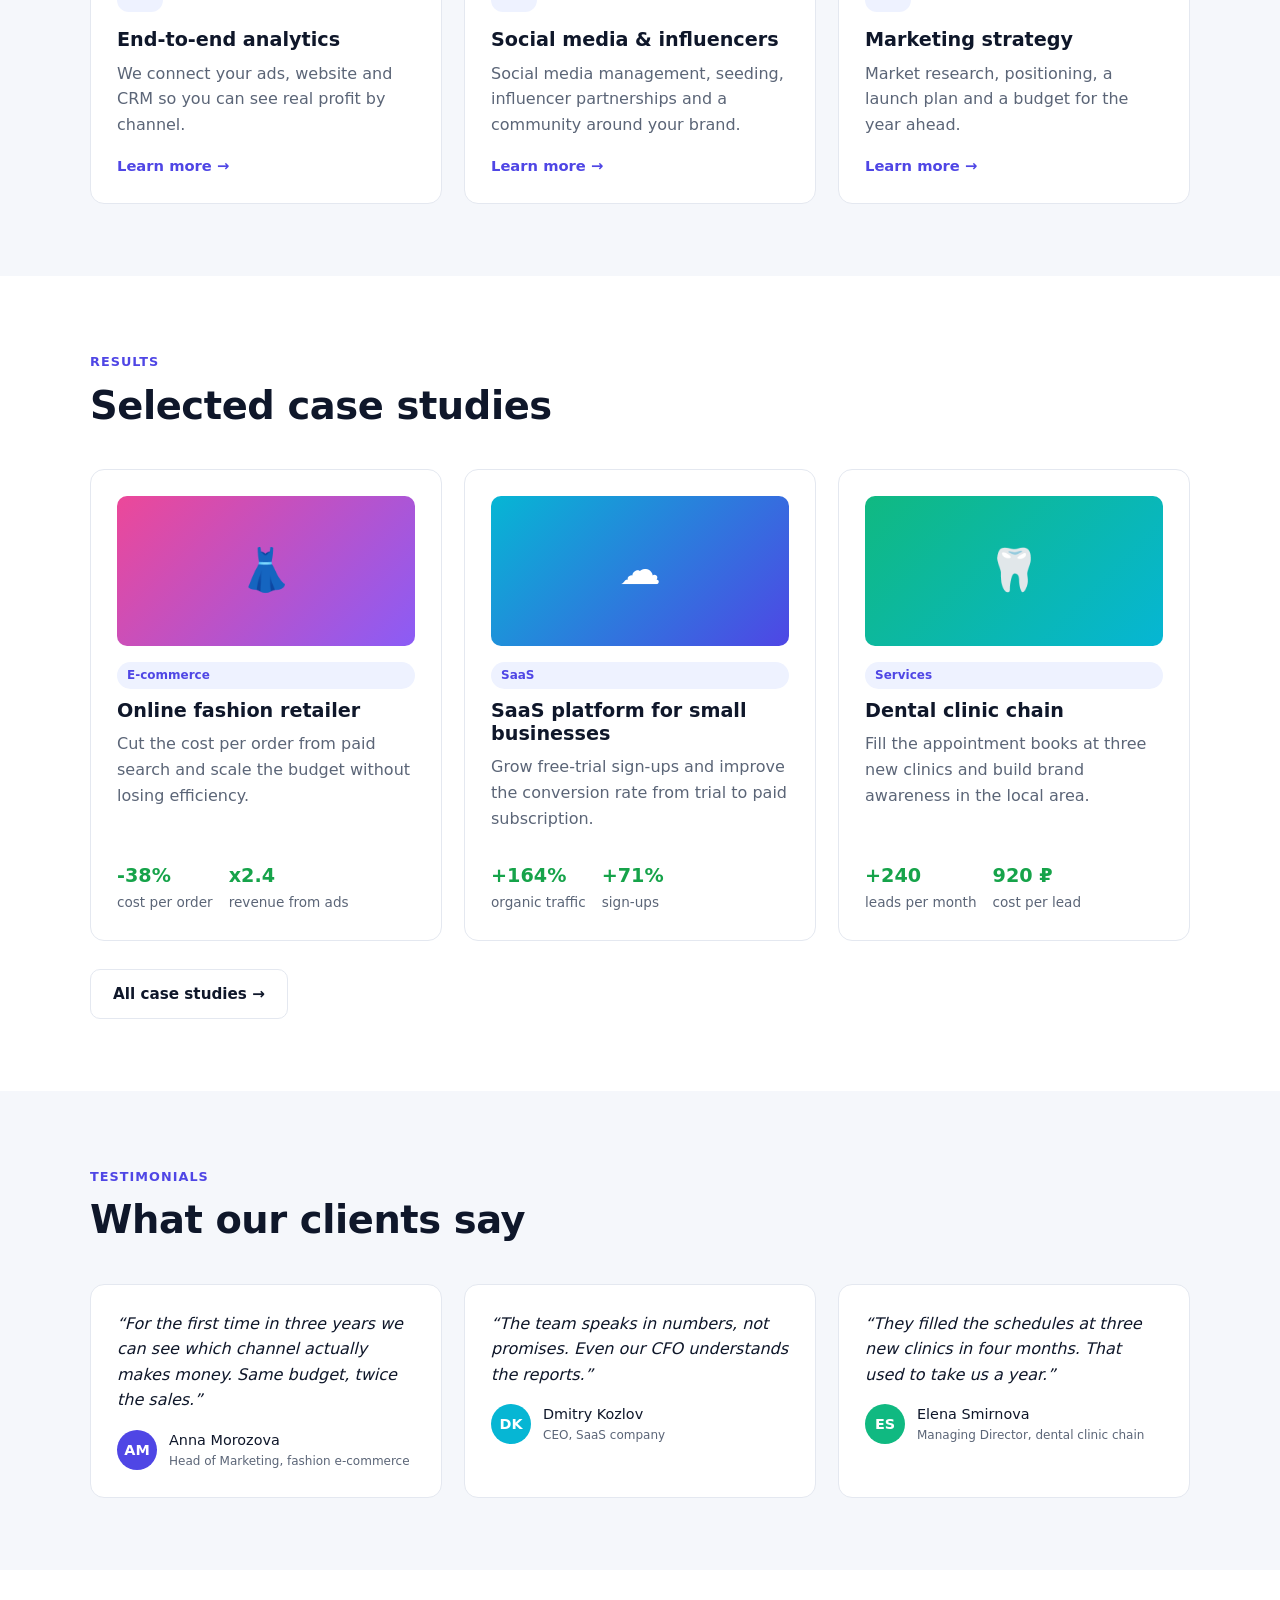
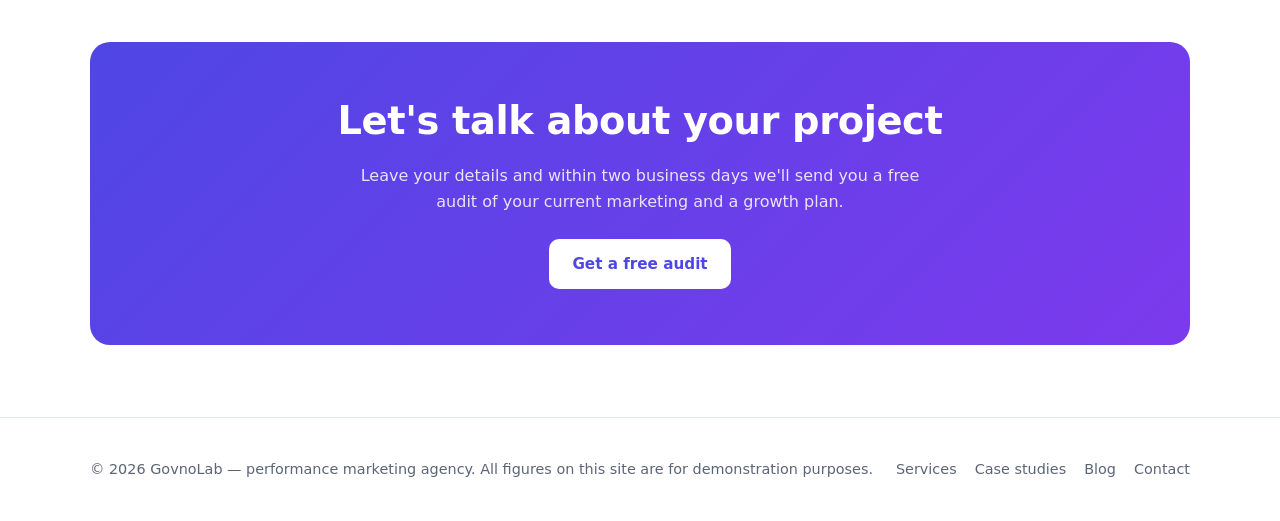
==== commit 7b63733f: "Make English the primary language and polish all English copy English now lives in the HTML as the s" ====
--- a/index.html
+++ b/index.html
@@ -1,10 +1,10 @@
 <!DOCTYPE html>
-<html lang="ru">
+<html lang="en">
 <head>
   <meta charset="UTF-8">
   <meta name="viewport" content="width=device-width, initial-scale=1.0">
-  <title data-i18n="home.meta.title">GovnoLab — маркетинг, который считает деньги</title>
-  <meta name="description" data-i18n-content="home.meta.desc" content="Маркетинговое агентство GovnoLab: контекстная реклама, SEO, контент, аналитика. Рост продаж с прозрачными цифрами.">
+  <title data-i18n="home.meta.title">GovnoLab — Performance Marketing That Pays for Itself</title>
+  <meta name="description" data-i18n-content="home.meta.desc" content="GovnoLab is a performance marketing agency: paid ads, SEO, content and analytics. Revenue growth backed by transparent numbers.">
   <link rel="stylesheet" href="assets/css/style.css">
 </head>
 <body>
@@ -12,19 +12,19 @@
   <div class="container nav">
     <a href="index.html" class="logo"><span class="logo-mark">G</span> GovnoLab</a>
     <ul class="nav-links">
-      <li><a href="index.html" data-i18n="nav.home">Главная</a></li>
-      <li><a href="services.html" data-i18n="nav.services">Услуги</a></li>
-      <li><a href="cases.html" data-i18n="nav.cases">Кейсы</a></li>
-      <li><a href="blog.html" data-i18n="nav.blog">Блог</a></li>
-      <li><a href="about.html" data-i18n="nav.about">О нас</a></li>
+      <li><a href="index.html" data-i18n="nav.home">Home</a></li>
+      <li><a href="services.html" data-i18n="nav.services">Services</a></li>
+      <li><a href="cases.html" data-i18n="nav.cases">Case studies</a></li>
+      <li><a href="blog.html" data-i18n="nav.blog">Blog</a></li>
+      <li><a href="about.html" data-i18n="nav.about">About</a></li>
     </ul>
     <div class="nav-right">
-      <div class="lang" role="group" aria-label="Язык" data-i18n-aria-label="nav.lang">
+      <div class="lang" role="group" aria-label="Language" data-i18n-aria-label="nav.lang">
+        <button type="button" data-lang="en">EN</button>
         <button type="button" data-lang="ru">RU</button>
-        <button type="button" data-lang="en">EN</button>
       </div>
-      <a href="about.html#contact" class="btn btn-primary btn-sm" data-i18n="nav.cta">Оставить заявку</a>
-      <button class="burger" aria-label="Меню" data-i18n-aria-label="nav.menu">☰</button>
+      <a href="about.html#contact" class="btn btn-primary btn-sm" data-i18n="nav.cta">Get in touch</a>
+      <button class="burger" aria-label="Menu" data-i18n-aria-label="nav.menu">☰</button>
     </div>
   </div>
 </header>
@@ -32,21 +32,21 @@
 <section class="hero">
   <div class="container hero-grid">
     <div>
-      <span class="tag" data-i18n="home.hero.tag">Маркетинг с понятной экономикой</span>
-      <h1 style="margin-top:14px" data-i18n="home.hero.title">Приводим клиентов, а не просто трафик</h1>
-      <p class="lead" data-i18n="home.hero.lead">Строим системный маркетинг для бизнеса: реклама, SEO, контент и аналитика в одной связке. Каждый рубль бюджета виден в отчёте.</p>
+      <span class="tag" data-i18n="home.hero.tag">Marketing you can measure</span>
+      <h1 style="margin-top:14px" data-i18n="home.hero.title">We deliver customers, not just traffic</h1>
+      <p class="lead" data-i18n="home.hero.lead">We build marketing systems where paid ads, SEO, content and analytics work together. You see exactly where every part of your budget goes and what it brings back.</p>
       <div class="hero-actions">
-        <a href="cases.html" class="btn btn-primary" data-i18n="home.hero.cta1">Смотреть кейсы</a>
-        <a href="services.html" class="btn btn-ghost" data-i18n="home.hero.cta2">Услуги и цены</a>
+        <a href="cases.html" class="btn btn-primary" data-i18n="home.hero.cta1">View case studies</a>
+        <a href="services.html" class="btn btn-ghost" data-i18n="home.hero.cta2">Services & pricing</a>
       </div>
     </div>
     <div class="hero-card">
-      <h4 data-i18n="home.hero.card">Средний рост показателей клиентов за 6 месяцев</h4>
+      <h4 data-i18n="home.hero.card">Average client results after 6 months</h4>
       <div class="bars">
-        <div class="bar"><span data-i18n="home.hero.bar1">Заявки</span><div class="bar-track"><div class="bar-fill" data-width="86"></div></div><strong>+86%</strong></div>
-        <div class="bar"><span data-i18n="home.hero.bar2">Выручка</span><div class="bar-track"><div class="bar-fill" data-width="64"></div></div><strong>+64%</strong></div>
-        <div class="bar"><span data-i18n="home.hero.bar3">Трафик</span><div class="bar-track"><div class="bar-fill" data-width="92"></div></div><strong>+92%</strong></div>
-        <div class="bar"><span data-i18n="home.hero.bar4">Цена заявки</span><div class="bar-track"><div class="bar-fill" data-width="41"></div></div><strong>-41%</strong></div>
+        <div class="bar"><span data-i18n="home.hero.bar1">Leads</span><div class="bar-track"><div class="bar-fill" data-width="86"></div></div><strong>+86%</strong></div>
+        <div class="bar"><span data-i18n="home.hero.bar2">Revenue</span><div class="bar-track"><div class="bar-fill" data-width="64"></div></div><strong>+64%</strong></div>
+        <div class="bar"><span data-i18n="home.hero.bar3">Traffic</span><div class="bar-track"><div class="bar-fill" data-width="92"></div></div><strong>+92%</strong></div>
+        <div class="bar"><span data-i18n="home.hero.bar4">Cost per lead</span><div class="bar-track"><div class="bar-fill" data-width="41"></div></div><strong>-41%</strong></div>
       </div>
     </div>
   </div>
@@ -55,10 +55,10 @@
 <section class="section">
   <div class="container">
     <div class="stats">
-      <div class="stat"><div class="num" data-count="127" data-suffix="+">0</div><div class="label" data-i18n="home.stat1">проектов запущено</div></div>
-      <div class="stat"><div class="num" data-count="6">0</div><div class="label" data-i18n="home.stat2">лет на рынке</div></div>
-      <div class="stat"><div class="num" data-count="340" data-suffix-key="js.mln">0</div><div class="label" data-i18n="home.stat3">рекламного бюджета под управлением</div></div>
-      <div class="stat"><div class="num" data-count="94" data-suffix="%">0</div><div class="label" data-i18n="home.stat4">клиентов продлевают контракт</div></div>
+      <div class="stat"><div class="num" data-count="127" data-suffix="+">0</div><div class="label" data-i18n="home.stat1">projects launched</div></div>
+      <div class="stat"><div class="num" data-count="6">0</div><div class="label" data-i18n="home.stat2">years in business</div></div>
+      <div class="stat"><div class="num" data-count="340" data-suffix-key="js.mln">0</div><div class="label" data-i18n="home.stat3">in ad spend under management</div></div>
+      <div class="stat"><div class="num" data-count="94" data-suffix="%">0</div><div class="label" data-i18n="home.stat4">of clients renew their contract</div></div>
     </div>
   </div>
 </section>
@@ -66,46 +66,46 @@
 <section class="section soft">
   <div class="container">
     <div class="section-head">
-      <span class="eyebrow" data-i18n="home.what.eyebrow">Что мы делаем</span>
-      <h2 data-i18n="home.what.title">Направления работы</h2>
-      <p class="muted" data-i18n="home.what.lead">Подбираем инструменты под задачу бизнеса, а не продаём всё подряд. Подробности и цены — на странице услуг.</p>
+      <span class="eyebrow" data-i18n="home.what.eyebrow">What we do</span>
+      <h2 data-i18n="home.what.title">Our services</h2>
+      <p class="muted" data-i18n="home.what.lead">We choose the tools that fit your business goals instead of selling you everything at once. Full details and pricing are on the services page.</p>
     </div>
     <div class="grid grid-3">
       <a href="services.html#ads" class="card">
         <div class="icon">🎯</div>
-        <h3 data-i18n="home.svc1.title">Контекстная и таргетированная реклама</h3>
-        <p data-i18n="home.svc1.text">Запуск, оптимизация и масштабирование рекламных кампаний с фокусом на стоимость заявки.</p>
-        <span class="link" data-i18n="home.more">Подробнее →</span>
+        <h3 data-i18n="home.svc1.title">Paid search & social ads</h3>
+        <p data-i18n="home.svc1.text">Launching, optimizing and scaling ad campaigns with one focus: cost per lead.</p>
+        <span class="link" data-i18n="home.more">Learn more →</span>
       </a>
       <a href="services.html#seo" class="card">
         <div class="icon">🔍</div>
-        <h3 data-i18n="home.svc2.title">SEO-продвижение</h3>
-        <p data-i18n="home.svc2.text">Технический аудит, семантика, контент и ссылочная стратегия для роста органического трафика.</p>
-        <span class="link" data-i18n="home.more">Подробнее →</span>
+        <h3 data-i18n="home.svc2.title">SEO</h3>
+        <p data-i18n="home.svc2.text">Technical audits, keyword research, content and link building that grow organic traffic.</p>
+        <span class="link" data-i18n="home.more">Learn more →</span>
       </a>
       <a href="services.html#content" class="card">
         <div class="icon">✍️</div>
-        <h3 data-i18n="home.svc3.title">Контент-маркетинг</h3>
-        <p data-i18n="home.svc3.text">Статьи, видео, рассылки и соцсети, которые прогревают аудиторию и приводят к покупке.</p>
-        <span class="link" data-i18n="home.more">Подробнее →</span>
+        <h3 data-i18n="home.svc3.title">Content marketing</h3>
+        <p data-i18n="home.svc3.text">Articles, video, email and social content that warms up your audience and drives purchases.</p>
+        <span class="link" data-i18n="home.more">Learn more →</span>
       </a>
       <a href="services.html#analytics" class="card">
         <div class="icon">📊</div>
-        <h3 data-i18n="home.svc4.title">Сквозная аналитика</h3>
-        <p data-i18n="home.svc4.text">Связываем рекламу, сайт и CRM, чтобы видеть реальную прибыль по каждому каналу.</p>
-        <span class="link" data-i18n="home.more">Подробнее →</span>
+        <h3 data-i18n="home.svc4.title">End-to-end analytics</h3>
+        <p data-i18n="home.svc4.text">We connect your ads, website and CRM so you can see real profit by channel.</p>
+        <span class="link" data-i18n="home.more">Learn more →</span>
       </a>
       <a href="services.html#smm" class="card">
         <div class="icon">📱</div>
-        <h3 data-i18n="home.svc5.title">SMM и инфлюенсеры</h3>
-        <p data-i18n="home.svc5.text">Ведение соцсетей, посевы, работа с блогерами и комьюнити вокруг бренда.</p>
-        <span class="link" data-i18n="home.more">Подробнее →</span>
+        <h3 data-i18n="home.svc5.title">Social media & influencers</h3>
+        <p data-i18n="home.svc5.text">Social media management, seeding, influencer partnerships and a community around your brand.</p>
+        <span class="link" data-i18n="home.more">Learn more →</span>
       </a>
       <a href="services.html#strategy" class="card">
         <div class="icon">🧭</div>
-        <h3 data-i18n="home.svc6.title">Маркетинговая стратегия</h3>
-        <p data-i18n="home.svc6.text">Исследование рынка, позиционирование, план запуска и бюджет на год.</p>
-        <span class="link" data-i18n="home.more">Подробнее →</span>
+        <h3 data-i18n="home.svc6.title">Marketing strategy</h3>
+        <p data-i18n="home.svc6.text">Market research, positioning, a launch plan and a budget for the year ahead.</p>
+        <span class="link" data-i18n="home.more">Learn more →</span>
       </a>
     </div>
   </div>
@@ -114,32 +114,32 @@
 <section class="section">
   <div class="container">
     <div class="section-head">
-      <span class="eyebrow" data-i18n="home.results.eyebrow">Результаты</span>
-      <h2 data-i18n="home.results.title">Избранные кейсы</h2>
+      <span class="eyebrow" data-i18n="home.results.eyebrow">Results</span>
+      <h2 data-i18n="home.results.title">Selected case studies</h2>
     </div>
     <div class="grid grid-3" id="home-cases"></div>
-    <div style="margin-top:28px"><a href="cases.html" class="btn btn-ghost" data-i18n="home.results.all">Все кейсы →</a></div>
+    <div style="margin-top:28px"><a href="cases.html" class="btn btn-ghost" data-i18n="home.results.all">All case studies →</a></div>
   </div>
 </section>
 
 <section class="section soft">
   <div class="container">
     <div class="section-head">
-      <span class="eyebrow" data-i18n="home.reviews.eyebrow">Отзывы</span>
-      <h2 data-i18n="home.reviews.title">Что говорят клиенты</h2>
+      <span class="eyebrow" data-i18n="home.reviews.eyebrow">Testimonials</span>
+      <h2 data-i18n="home.reviews.title">What our clients say</h2>
     </div>
     <div class="grid grid-3">
       <div class="quote">
-        <p data-i18n="home.q1">«Впервые за три года мы видим, какой канал реально приносит деньги. Бюджет тот же, продаж вдвое больше».</p>
-        <div class="who"><div class="avatar" style="width:40px;height:40px;font-size:.9rem;margin:0;background:#4f46e5">АМ</div><div><span data-i18n="home.q1.name">Анна Морозова</span><small data-i18n="home.q1.role">Директор по маркетингу, интернет-магазин одежды</small></div></div>
+        <p data-i18n="home.q1">“For the first time in three years we can see which channel actually makes money. Same budget, twice the sales.”</p>
+        <div class="who"><div class="avatar" style="width:40px;height:40px;font-size:.9rem;margin:0;background:#4f46e5">AM</div><div><span data-i18n="home.q1.name">Anna Morozova</span><small data-i18n="home.q1.role">Head of Marketing, fashion e-commerce</small></div></div>
       </div>
       <div class="quote">
-        <p data-i18n="home.q2">«Команда говорит на языке цифр, а не обещаний. Отчёты понятны даже финансовому директору».</p>
-        <div class="who"><div class="avatar" style="width:40px;height:40px;font-size:.9rem;margin:0;background:#06b6d4">ДК</div><div><span data-i18n="home.q2.name">Дмитрий Козлов</span><small data-i18n="home.q2.role">CEO, SaaS-сервис</small></div></div>
+        <p data-i18n="home.q2">“The team speaks in numbers, not promises. Even our CFO understands the reports.”</p>
+        <div class="who"><div class="avatar" style="width:40px;height:40px;font-size:.9rem;margin:0;background:#06b6d4">DK</div><div><span data-i18n="home.q2.name">Dmitry Kozlov</span><small data-i18n="home.q2.role">CEO, SaaS company</small></div></div>
       </div>
       <div class="quote">
-        <p data-i18n="home.q3">«Заполнили расписание трёх новых филиалов за четыре месяца. Раньше на это уходил год».</p>
-        <div class="who"><div class="avatar" style="width:40px;height:40px;font-size:.9rem;margin:0;background:#10b981">ЕС</div><div><span data-i18n="home.q3.name">Елена Смирнова</span><small data-i18n="home.q3.role">Управляющая сетью клиник</small></div></div>
+        <p data-i18n="home.q3">“They filled the schedules at three new clinics in four months. That used to take us a year.”</p>
+        <div class="who"><div class="avatar" style="width:40px;height:40px;font-size:.9rem;margin:0;background:#10b981">ES</div><div><span data-i18n="home.q3.name">Elena Smirnova</span><small data-i18n="home.q3.role">Managing Director, dental clinic chain</small></div></div>
       </div>
     </div>
   </div>
@@ -148,21 +148,21 @@
 <section class="section">
   <div class="container">
     <div class="cta">
-      <h2 data-i18n="home.cta.title">Обсудим ваш проект?</h2>
-      <p data-i18n="home.cta.text">Оставьте заявку — за два рабочих дня подготовим бесплатный аудит текущего маркетинга и план роста.</p>
-      <a href="about.html#contact" class="btn btn-primary" data-i18n="home.cta.btn">Получить аудит</a>
+      <h2 data-i18n="home.cta.title">Let's talk about your project</h2>
+      <p data-i18n="home.cta.text">Leave your details and within two business days we'll send you a free audit of your current marketing and a growth plan.</p>
+      <a href="about.html#contact" class="btn btn-primary" data-i18n="home.cta.btn">Get a free audit</a>
     </div>
   </div>
 </section>
 
 <footer class="footer">
   <div class="container footer-grid">
-    <div>© <span data-year></span> <span data-i18n="footer.copy">GovnoLab — маркетинговое агентство. Данные на сайте демонстрационные.</span></div>
+    <div>© <span data-year></span> <span data-i18n="footer.copy">GovnoLab — performance marketing agency. All figures on this site are for demonstration purposes.</span></div>
     <ul>
-      <li><a href="services.html" data-i18n="footer.services">Услуги</a></li>
-      <li><a href="cases.html" data-i18n="footer.cases">Кейсы</a></li>
-      <li><a href="blog.html" data-i18n="footer.blog">Блог</a></li>
-      <li><a href="about.html#contact" data-i18n="footer.contacts">Контакты</a></li>
+      <li><a href="services.html" data-i18n="footer.services">Services</a></li>
+      <li><a href="cases.html" data-i18n="footer.cases">Case studies</a></li>
+      <li><a href="blog.html" data-i18n="footer.blog">Blog</a></li>
+      <li><a href="about.html#contact" data-i18n="footer.contacts">Contact</a></li>
     </ul>
   </div>
 </footer>
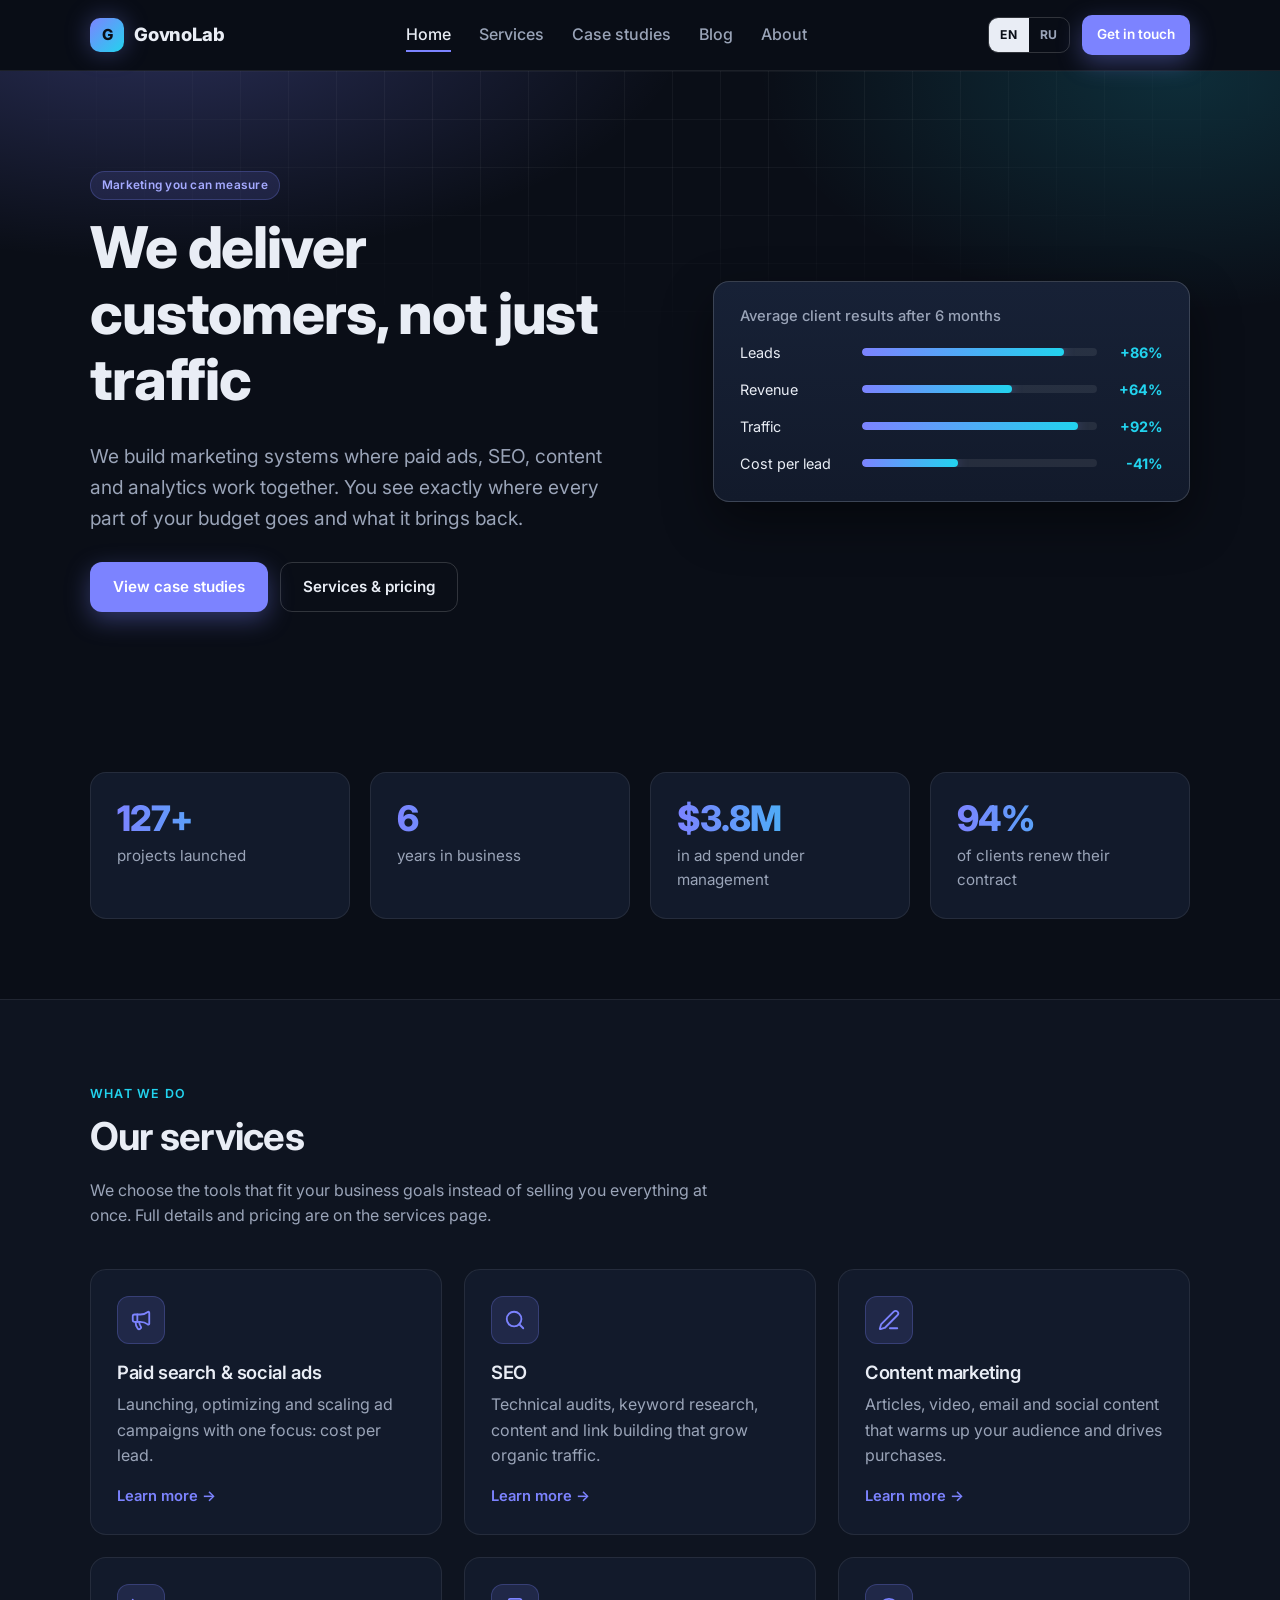
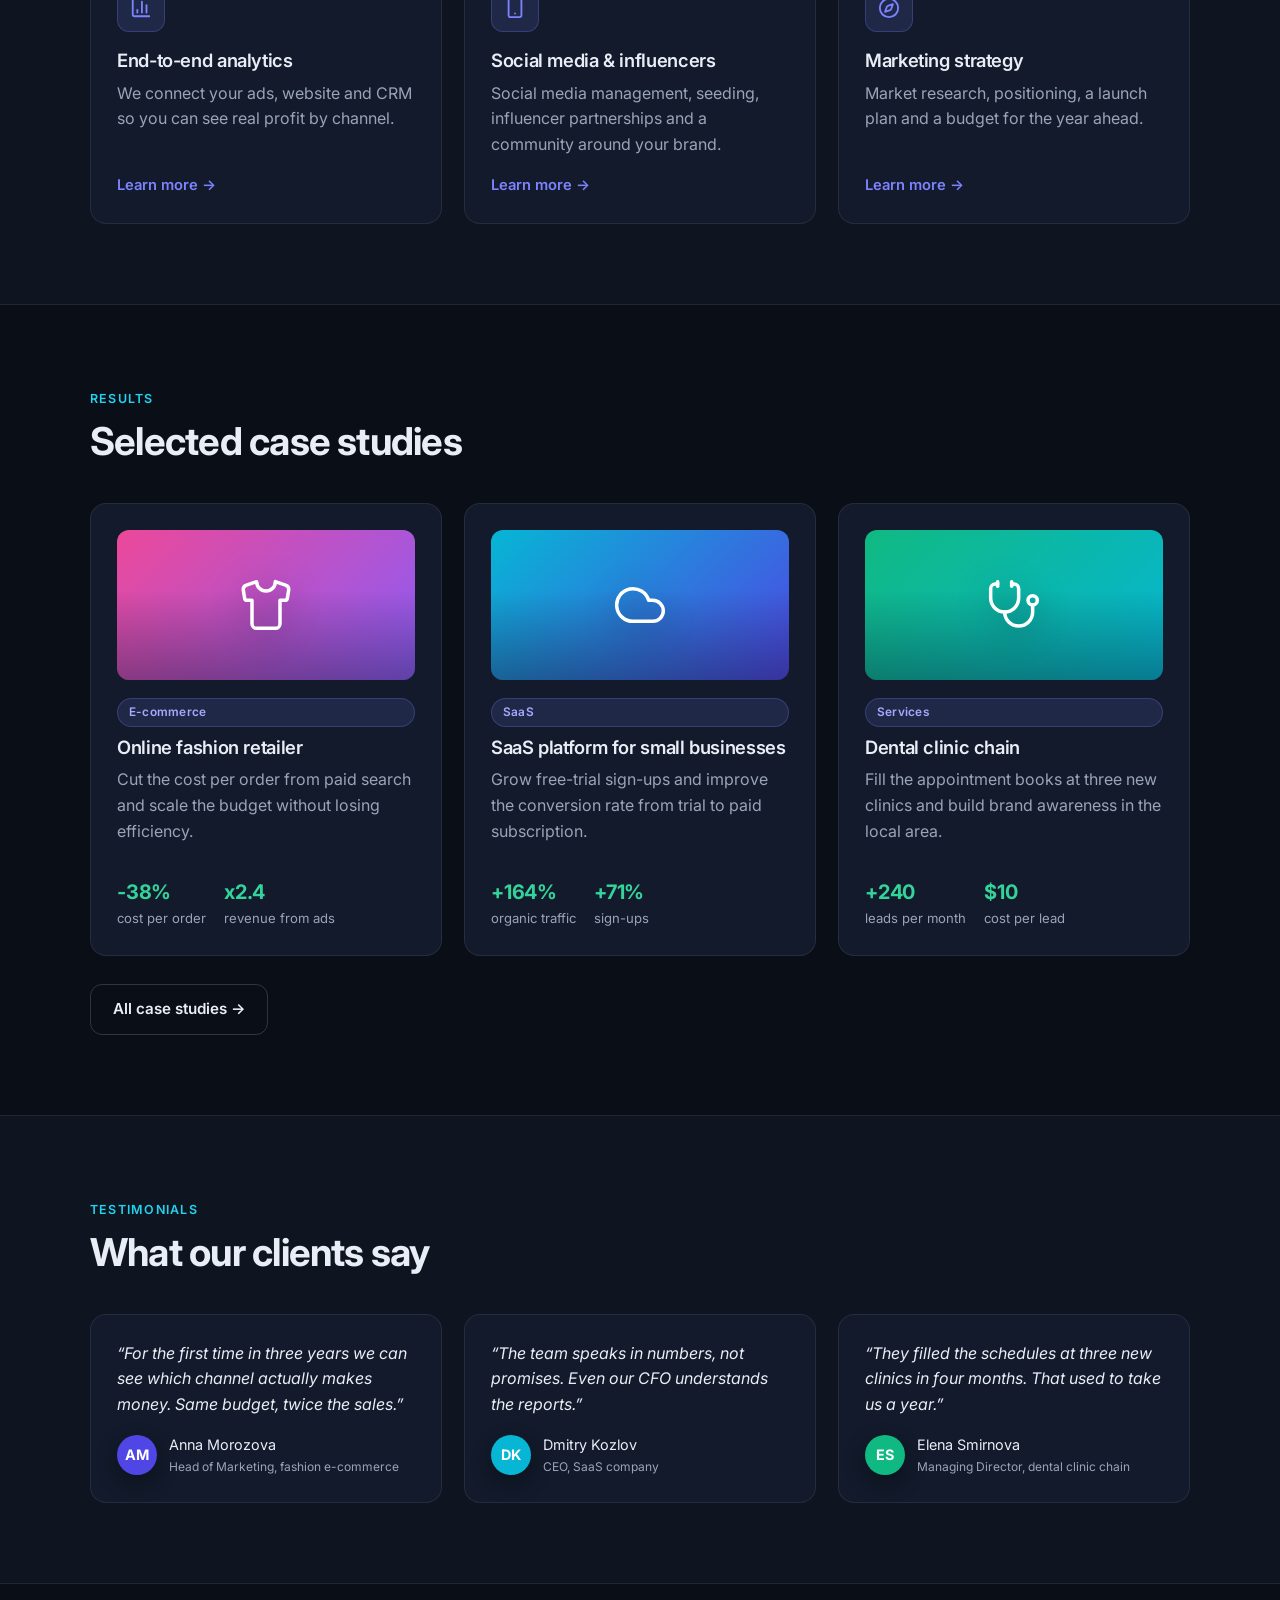
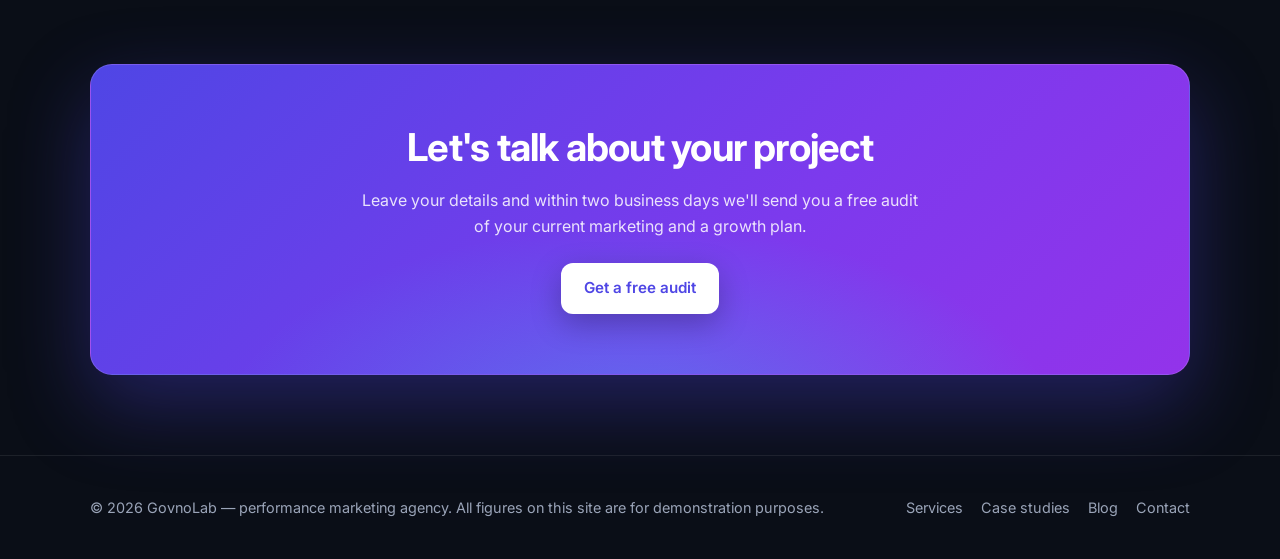
==== commit 560d5508: "Switch to a dark theme, SVG icons and USD pricing for English Rewrote the stylesheet as a dark desig" ====
--- a/index.html
+++ b/index.html
@@ -5,6 +5,10 @@
   <meta name="viewport" content="width=device-width, initial-scale=1.0">
   <title data-i18n="home.meta.title">GovnoLab — Performance Marketing That Pays for Itself</title>
   <meta name="description" data-i18n-content="home.meta.desc" content="GovnoLab is a performance marketing agency: paid ads, SEO, content and analytics. Revenue growth backed by transparent numbers.">
+  <meta name="theme-color" content="#0a0e17">
+  <link rel="preconnect" href="https://fonts.googleapis.com">
+  <link rel="preconnect" href="https://fonts.gstatic.com" crossorigin>
+  <link href="https://fonts.googleapis.com/css2?family=Inter:wght@400;500;600;700;800&display=swap" rel="stylesheet">
   <link rel="stylesheet" href="assets/css/style.css">
 </head>
 <body>
@@ -24,7 +28,7 @@
         <button type="button" data-lang="ru">RU</button>
       </div>
       <a href="about.html#contact" class="btn btn-primary btn-sm" data-i18n="nav.cta">Get in touch</a>
-      <button class="burger" aria-label="Menu" data-i18n-aria-label="nav.menu">☰</button>
+      <button class="burger" aria-label="Menu" data-i18n-aria-label="nav.menu"><span data-icon="menu"></span></button>
     </div>
   </div>
 </header>
@@ -57,7 +61,7 @@
     <div class="stats">
       <div class="stat"><div class="num" data-count="127" data-suffix="+">0</div><div class="label" data-i18n="home.stat1">projects launched</div></div>
       <div class="stat"><div class="num" data-count="6">0</div><div class="label" data-i18n="home.stat2">years in business</div></div>
-      <div class="stat"><div class="num" data-count="340" data-suffix-key="js.mln">0</div><div class="label" data-i18n="home.stat3">in ad spend under management</div></div>
+      <div class="stat"><div class="num" data-count="3.8" data-decimals="1" data-prefix="$" data-suffix="M" data-count-ru="340" data-decimals-ru="0" data-prefix-ru="" data-suffix-ru=" млн ₽">0</div><div class="label" data-i18n="home.stat3">in ad spend under management</div></div>
       <div class="stat"><div class="num" data-count="94" data-suffix="%">0</div><div class="label" data-i18n="home.stat4">of clients renew their contract</div></div>
     </div>
   </div>
@@ -72,37 +76,37 @@
     </div>
     <div class="grid grid-3">
       <a href="services.html#ads" class="card">
-        <div class="icon">🎯</div>
+        <div class="icon" data-icon="megaphone"></div>
         <h3 data-i18n="home.svc1.title">Paid search & social ads</h3>
         <p data-i18n="home.svc1.text">Launching, optimizing and scaling ad campaigns with one focus: cost per lead.</p>
         <span class="link" data-i18n="home.more">Learn more →</span>
       </a>
       <a href="services.html#seo" class="card">
-        <div class="icon">🔍</div>
+        <div class="icon" data-icon="search"></div>
         <h3 data-i18n="home.svc2.title">SEO</h3>
         <p data-i18n="home.svc2.text">Technical audits, keyword research, content and link building that grow organic traffic.</p>
         <span class="link" data-i18n="home.more">Learn more →</span>
       </a>
       <a href="services.html#content" class="card">
-        <div class="icon">✍️</div>
+        <div class="icon" data-icon="pen-line"></div>
         <h3 data-i18n="home.svc3.title">Content marketing</h3>
         <p data-i18n="home.svc3.text">Articles, video, email and social content that warms up your audience and drives purchases.</p>
         <span class="link" data-i18n="home.more">Learn more →</span>
       </a>
       <a href="services.html#analytics" class="card">
-        <div class="icon">📊</div>
+        <div class="icon" data-icon="chart-column"></div>
         <h3 data-i18n="home.svc4.title">End-to-end analytics</h3>
         <p data-i18n="home.svc4.text">We connect your ads, website and CRM so you can see real profit by channel.</p>
         <span class="link" data-i18n="home.more">Learn more →</span>
       </a>
       <a href="services.html#smm" class="card">
-        <div class="icon">📱</div>
+        <div class="icon" data-icon="smartphone"></div>
         <h3 data-i18n="home.svc5.title">Social media & influencers</h3>
         <p data-i18n="home.svc5.text">Social media management, seeding, influencer partnerships and a community around your brand.</p>
         <span class="link" data-i18n="home.more">Learn more →</span>
       </a>
       <a href="services.html#strategy" class="card">
-        <div class="icon">🧭</div>
+        <div class="icon" data-icon="compass"></div>
         <h3 data-i18n="home.svc6.title">Marketing strategy</h3>
         <p data-i18n="home.svc6.text">Market research, positioning, a launch plan and a budget for the year ahead.</p>
         <span class="link" data-i18n="home.more">Learn more →</span>
@@ -166,6 +170,7 @@
     </ul>
   </div>
 </footer>
+<script src="assets/js/icons.js"></script>
 <script src="assets/js/data.js"></script>
 <script src="assets/js/i18n.js"></script>
 <script src="assets/js/main.js"></script>
@@ -181,11 +186,11 @@
         el.className = "card case-card";
         el.href = "cases.html#" + c.id;
         el.innerHTML = `
-          <div class="cover" style="background:${c.color}">${c.emoji}</div>
+          <div class="cover" style="background:${c.color}">${ICONS.svg(c.icon)}</div>
           <span class="tag">${L(c.industryLabel)}</span>
           <h3 style="margin-top:10px">${L(c.title)}</h3>
           <p>${L(c.task)}</p>
-          <div class="case-metrics">${c.metrics.slice(0, 2).map((m) => `<div><strong>${m.value}</strong>${L(m.label)}</div>`).join("")}</div>`;
+          <div class="case-metrics">${c.metrics.slice(0, 2).map((m) => `<div><strong>${L(m.value)}</strong>${L(m.label)}</div>`).join("")}</div>`;
         wrap.appendChild(el);
       });
     }
--- a/assets/css/style.css
+++ b/assets/css/style.css
@@ -1,15 +1,25 @@
+/* ============================================================
+   GovnoLab — dark theme
+   Colors and sizes live in :root; change them here, not inline.
+   ============================================================ */
 :root {
-  --bg: #ffffff;
-  --bg-soft: #f5f7fb;
-  --text: #0f172a;
-  --muted: #5b6577;
-  --line: #e4e8f0;
-  --accent: #4f46e5;
-  --accent-2: #06b6d4;
-  --accent-soft: #eef2ff;
-  --ok: #16a34a;
-  --radius: 14px;
-  --shadow: 0 10px 30px rgba(15, 23, 42, .08);
+  color-scheme: dark;
+  --bg: #0a0e17;
+  --bg-soft: #0e1420;
+  --card: #121a2b;
+  --card-2: #172136;
+  --text: #e9edf5;
+  --muted: #9aa4b8;
+  --line: rgba(255, 255, 255, .08);
+  --line-strong: rgba(255, 255, 255, .16);
+  --accent: #7c83ff;
+  --accent-2: #22d3ee;
+  --accent-soft: rgba(124, 131, 255, .14);
+  --accent-glow: rgba(124, 131, 255, .35);
+  --ok: #34d399;
+  --danger: #f87171;
+  --radius: 16px;
+  --shadow: 0 20px 50px rgba(0, 0, 0, .45);
   --max: 1140px;
 }
 
@@ -21,222 +31,296 @@
   color: var(--text);
   background: var(--bg);
   line-height: 1.6;
+  -webkit-font-smoothing: antialiased;
 }
 img { max-width: 100%; display: block; }
 a { color: inherit; text-decoration: none; }
-h1, h2, h3, h4 { line-height: 1.2; margin: 0 0 .5em; }
-h1 { font-size: clamp(2rem, 5vw, 3.4rem); letter-spacing: -.02em; }
-h2 { font-size: clamp(1.6rem, 3.5vw, 2.4rem); letter-spacing: -.01em; }
-h3 { font-size: 1.2rem; }
+h1, h2, h3, h4 { line-height: 1.15; margin: 0 0 .5em; letter-spacing: -.02em; }
+h1 { font-size: clamp(2.2rem, 5vw, 3.6rem); font-weight: 800; }
+h2 { font-size: clamp(1.6rem, 3.5vw, 2.4rem); font-weight: 700; }
+h3 { font-size: 1.15rem; font-weight: 600; }
 p { margin: 0 0 1em; }
+ul { padding-left: 20px; }
+li { margin-bottom: 4px; }
+::selection { background: var(--accent); color: #fff; }
 .muted { color: var(--muted); }
 .container { max-width: var(--max); margin: 0 auto; padding: 0 20px; }
-.section { padding: 72px 0; }
-.section.soft { background: var(--bg-soft); }
+.section { padding: 80px 0; }
+.section.soft { background: var(--bg-soft); border-top: 1px solid var(--line); border-bottom: 1px solid var(--line); }
 .section-head { max-width: 640px; margin-bottom: 40px; }
-.section-head .eyebrow {
-  display: inline-block; font-size: .8rem; font-weight: 600; letter-spacing: .08em;
-  text-transform: uppercase; color: var(--accent); margin-bottom: 10px;
-}
-
-/* Header */
+.eyebrow {
+  display: inline-block; font-size: .78rem; font-weight: 600; letter-spacing: .1em;
+  text-transform: uppercase; color: var(--accent-2); margin-bottom: 10px;
+}
+
+/* ---------- Icons ---------- */
+.ico { width: 1em; height: 1em; display: inline-block; vertical-align: -.125em; flex-shrink: 0; }
+[data-icon] { display: inline-flex; align-items: center; justify-content: center; line-height: 0; }
+
+/* ---------- Header ---------- */
 .header {
   position: sticky; top: 0; z-index: 50;
-  background: rgba(255,255,255,.9); backdrop-filter: blur(10px);
+  background: rgba(10, 14, 23, .72); backdrop-filter: blur(14px); -webkit-backdrop-filter: blur(14px);
   border-bottom: 1px solid var(--line);
 }
-.nav { display: flex; align-items: center; justify-content: space-between; height: 68px; }
-.logo { display: flex; align-items: center; gap: 10px; font-weight: 800; font-size: 1.15rem; }
+.nav { display: flex; align-items: center; justify-content: space-between; height: 70px; }
+.logo { display: flex; align-items: center; gap: 10px; font-weight: 800; font-size: 1.15rem; letter-spacing: -.01em; }
 .logo-mark {
-  width: 32px; height: 32px; border-radius: 9px;
+  width: 34px; height: 34px; border-radius: 10px;
   background: linear-gradient(135deg, var(--accent), var(--accent-2));
-  display: grid; place-items: center; color: #fff; font-size: .9rem;
+  display: grid; place-items: center; color: #0a0e17; font-size: .95rem; font-weight: 800;
+  box-shadow: 0 0 24px var(--accent-glow);
 }
 .nav-links { display: flex; gap: 28px; list-style: none; margin: 0; padding: 0; }
-.nav-links a { font-weight: 500; color: var(--muted); padding: 6px 0; border-bottom: 2px solid transparent; }
+.nav-links li { margin: 0; }
+.nav-links a { font-weight: 500; color: var(--muted); padding: 6px 0; border-bottom: 2px solid transparent; transition: .2s; }
 .nav-links a:hover, .nav-links a.active { color: var(--text); border-color: var(--accent); }
+.nav-right { display: flex; align-items: center; gap: 12px; }
 .burger {
-  display: none; background: none; border: 1px solid var(--line); border-radius: 8px;
-  width: 40px; height: 40px; cursor: pointer; font-size: 1.2rem;
-}
-
-/* Buttons */
+  display: none; background: none; border: 1px solid var(--line-strong); border-radius: 10px;
+  width: 40px; height: 40px; cursor: pointer; color: var(--text); font-size: 1.25rem; place-items: center;
+}
+
+/* Language switcher */
+.lang { display: flex; border: 1px solid var(--line-strong); border-radius: 10px; overflow: hidden; }
+.lang button {
+  border: 0; background: transparent; padding: 7px 11px; font: inherit; font-size: .76rem;
+  font-weight: 700; cursor: pointer; color: var(--muted); letter-spacing: .06em; transition: .15s;
+}
+.lang button:hover { color: var(--text); }
+.lang button.active { background: var(--text); color: var(--bg); }
+
+/* ---------- Buttons ---------- */
 .btn {
   display: inline-flex; align-items: center; gap: 8px;
-  padding: 12px 22px; border-radius: 10px; font-weight: 600; font-size: .95rem;
+  padding: 12px 22px; border-radius: 12px; font-weight: 600; font-size: .95rem;
   border: 1px solid transparent; cursor: pointer; transition: .2s; font-family: inherit;
 }
-.btn-primary { background: var(--accent); color: #fff; }
-.btn-primary:hover { background: #4338ca; transform: translateY(-1px); }
-.btn-ghost { background: transparent; border-color: var(--line); color: var(--text); }
-.btn-ghost:hover { background: var(--bg-soft); }
-.btn-sm { padding: 8px 14px; font-size: .85rem; }
-
-/* Hero */
-.hero { padding: 90px 0 70px; background: radial-gradient(1200px 500px at 80% -10%, #e0e7ff 0%, transparent 60%); }
+.btn-primary { background: var(--accent); color: #fff; box-shadow: 0 8px 24px var(--accent-glow); }
+.btn-primary:hover { background: #8f95ff; transform: translateY(-1px); box-shadow: 0 12px 32px var(--accent-glow); }
+.btn-ghost { background: transparent; border-color: var(--line-strong); color: var(--text); }
+.btn-ghost:hover { background: rgba(255, 255, 255, .06); border-color: rgba(255, 255, 255, .28); }
+.btn-sm { padding: 8px 14px; font-size: .85rem; border-radius: 10px; }
+
+/* ---------- Hero ---------- */
+.hero {
+  position: relative; padding: 100px 0 80px; overflow: hidden;
+  background:
+    radial-gradient(900px 420px at 12% -10%, rgba(124, 131, 255, .28), transparent 60%),
+    radial-gradient(700px 400px at 92% 0%, rgba(34, 211, 238, .16), transparent 60%);
+}
+.hero::before {
+  content: ""; position: absolute; inset: 0; pointer-events: none;
+  background-image:
+    linear-gradient(rgba(255, 255, 255, .045) 1px, transparent 1px),
+    linear-gradient(90deg, rgba(255, 255, 255, .045) 1px, transparent 1px);
+  background-size: 48px 48px;
+  -webkit-mask-image: radial-gradient(ellipse 70% 60% at 50% 0%, #000 30%, transparent 75%);
+          mask-image: radial-gradient(ellipse 70% 60% at 50% 0%, #000 30%, transparent 75%);
+}
+.hero .container { position: relative; }
 .hero-grid { display: grid; grid-template-columns: 1.2fr 1fr; gap: 50px; align-items: center; }
 .hero p.lead { font-size: 1.2rem; color: var(--muted); max-width: 540px; }
 .hero-actions { display: flex; gap: 12px; flex-wrap: wrap; margin-top: 28px; }
 .hero-card {
-  background: #fff; border: 1px solid var(--line); border-radius: var(--radius);
-  padding: 24px; box-shadow: var(--shadow);
-}
-.hero-card h4 { margin-bottom: 14px; font-size: .95rem; color: var(--muted); }
-.bars { display: grid; gap: 12px; }
-.bar { display: grid; grid-template-columns: 110px 1fr 50px; gap: 12px; align-items: center; font-size: .9rem; }
-.bar-track { height: 10px; background: var(--bg-soft); border-radius: 99px; overflow: hidden; }
-.bar-fill { height: 100%; width: 0; background: linear-gradient(90deg, var(--accent), var(--accent-2)); border-radius: 99px; transition: width 1.2s ease; }
-
-/* Stats */
+  background: linear-gradient(180deg, var(--card-2), var(--card));
+  border: 1px solid var(--line-strong); border-radius: var(--radius);
+  padding: 26px; box-shadow: var(--shadow);
+}
+.hero-card h4 { margin-bottom: 16px; font-size: .92rem; color: var(--muted); font-weight: 500; letter-spacing: 0; }
+.bars { display: grid; gap: 14px; }
+.bar { display: grid; grid-template-columns: 110px 1fr 54px; gap: 12px; align-items: center; font-size: .9rem; }
+.bar strong { text-align: right; color: var(--accent-2); }
+.bar-track { height: 8px; background: rgba(255, 255, 255, .08); border-radius: 99px; overflow: hidden; }
+.bar-fill {
+  height: 100%; width: 0; border-radius: 99px; transition: width 1.2s ease;
+  background: linear-gradient(90deg, var(--accent), var(--accent-2));
+  box-shadow: 0 0 12px var(--accent-glow);
+}
+
+/* ---------- Stats ---------- */
 .stats { display: grid; grid-template-columns: repeat(4, 1fr); gap: 20px; }
-.stat { background: #fff; border: 1px solid var(--line); border-radius: var(--radius); padding: 24px; }
-.stat .num { font-size: 2rem; font-weight: 800; color: var(--accent); letter-spacing: -.02em; }
-.stat .label { color: var(--muted); font-size: .95rem; }
-
-/* Cards */
+.stat { background: var(--card); border: 1px solid var(--line); border-radius: var(--radius); padding: 26px; }
+.stat .num {
+  font-size: 2.2rem; font-weight: 800; letter-spacing: -.03em; line-height: 1.1;
+  background: linear-gradient(90deg, var(--accent), var(--accent-2));
+  -webkit-background-clip: text; background-clip: text; color: transparent;
+}
+.stat .label { color: var(--muted); font-size: .95rem; margin-top: 6px; }
+
+/* ---------- Cards ---------- */
 .grid { display: grid; gap: 22px; }
 .grid-3 { grid-template-columns: repeat(3, 1fr); }
 .grid-2 { grid-template-columns: repeat(2, 1fr); }
 .card {
-  background: #fff; border: 1px solid var(--line); border-radius: var(--radius);
-  padding: 26px; transition: .2s; display: flex; flex-direction: column;
-}
-.card:hover { transform: translateY(-3px); box-shadow: var(--shadow); border-color: #d5dbeb; }
+  position: relative; background: var(--card); border: 1px solid var(--line); border-radius: var(--radius);
+  padding: 26px; transition: .25s; display: flex; flex-direction: column;
+}
+.card:hover { transform: translateY(-3px); box-shadow: var(--shadow); border-color: var(--line-strong); background: var(--card-2); }
 .card .icon {
-  width: 46px; height: 46px; border-radius: 12px; background: var(--accent-soft);
-  display: grid; place-items: center; font-size: 1.3rem; margin-bottom: 16px;
-}
+  width: 48px; height: 48px; border-radius: 12px; background: var(--accent-soft); color: var(--accent);
+  display: grid; place-items: center; margin-bottom: 18px; border: 1px solid rgba(124, 131, 255, .25);
+}
+.card .icon .ico { width: 22px; height: 22px; }
 .card p { color: var(--muted); flex: 1; }
 .card .link { color: var(--accent); font-weight: 600; font-size: .92rem; }
 .tag {
-  display: inline-block; padding: 4px 10px; border-radius: 99px; font-size: .75rem;
-  font-weight: 600; background: var(--accent-soft); color: var(--accent);
-}
-
-/* Tabs */
-.tabs { display: flex; gap: 8px; flex-wrap: wrap; margin-bottom: 26px; }
+  display: inline-block; padding: 4px 11px; border-radius: 99px; font-size: .74rem; letter-spacing: .02em;
+  font-weight: 600; background: var(--accent-soft); color: #a5aaff; border: 1px solid rgba(124, 131, 255, .25);
+}
+
+/* ---------- Tabs ---------- */
+.tabs { display: flex; gap: 8px; flex-wrap: wrap; margin-bottom: 28px; }
 .tab {
-  padding: 9px 16px; border-radius: 99px; border: 1px solid var(--line);
-  background: #fff; cursor: pointer; font-weight: 500; font-family: inherit; font-size: .9rem;
-}
-.tab.active { background: var(--text); color: #fff; border-color: var(--text); }
+  display: inline-flex; align-items: center; gap: 7px;
+  padding: 9px 16px; border-radius: 99px; border: 1px solid var(--line-strong);
+  background: transparent; color: var(--muted); cursor: pointer; font-weight: 500; font-family: inherit; font-size: .9rem; transition: .15s;
+}
+.tab:hover { color: var(--text); border-color: rgba(255, 255, 255, .3); }
+.tab.active { background: var(--accent); color: #fff; border-color: var(--accent); box-shadow: 0 6px 18px var(--accent-glow); }
+.tab .ico { width: 16px; height: 16px; }
 .tab-panel { display: none; }
 .tab-panel.active { display: block; animation: fade .3s; }
-@keyframes fade { from { opacity: 0; transform: translateY(6px);} to { opacity: 1; transform: none; } }
-
-/* Table */
-.table { width: 100%; border-collapse: collapse; background: #fff; border-radius: var(--radius); overflow: hidden; border: 1px solid var(--line); }
+@keyframes fade { from { opacity: 0; transform: translateY(6px); } to { opacity: 1; transform: none; } }
+
+/* ---------- Table ---------- */
+.table { width: 100%; border-collapse: collapse; background: var(--card); border-radius: var(--radius); overflow: hidden; border: 1px solid var(--line); }
 .table th, .table td { padding: 14px 16px; text-align: left; border-bottom: 1px solid var(--line); }
-.table th { background: var(--bg-soft); font-size: .85rem; text-transform: uppercase; letter-spacing: .04em; color: var(--muted); }
+.table th { background: rgba(255, 255, 255, .03); font-size: .78rem; text-transform: uppercase; letter-spacing: .08em; color: var(--muted); font-weight: 600; }
 .table tr:last-child td { border-bottom: 0; }
-.table .price { font-weight: 700; }
-
-/* Cases */
+.table .price { font-weight: 700; color: var(--accent-2); }
+
+/* ---------- Cases ---------- */
 .case-card { cursor: pointer; }
 .case-card .cover {
-  height: 150px; border-radius: 10px; margin-bottom: 16px;
-  display: grid; place-items: center; font-size: 2.6rem; color: #fff;
-}
-.case-metrics { display: flex; gap: 16px; margin-top: 14px; }
-.case-metrics div { font-size: .85rem; color: var(--muted); }
-.case-metrics strong { display: block; font-size: 1.2rem; color: var(--ok); }
-
-/* Modal */
-.modal { position: fixed; inset: 0; background: rgba(15,23,42,.55); display: none; z-index: 100; padding: 20px; overflow: auto; }
+  height: 150px; border-radius: 12px; margin-bottom: 18px; color: #fff;
+  display: grid; place-items: center; position: relative; overflow: hidden;
+}
+.case-card .cover::after { content: ""; position: absolute; inset: 0; background: linear-gradient(180deg, transparent 40%, rgba(10, 14, 23, .35)); }
+.case-card .cover .ico { width: 56px; height: 56px; stroke-width: 1.5; position: relative; z-index: 1; filter: drop-shadow(0 6px 16px rgba(0, 0, 0, .35)); }
+.case-metrics { display: flex; gap: 18px; margin-top: 16px; }
+.case-metrics div { font-size: .82rem; color: var(--muted); }
+.case-metrics strong { display: block; font-size: 1.25rem; color: var(--ok); letter-spacing: -.01em; }
+
+/* ---------- Modal ---------- */
+.modal { position: fixed; inset: 0; background: rgba(3, 6, 12, .72); backdrop-filter: blur(6px); display: none; z-index: 100; padding: 20px; overflow: auto; }
 .modal.open { display: grid; place-items: center; }
-.modal-box { background: #fff; border-radius: var(--radius); max-width: 640px; width: 100%; padding: 32px; position: relative; animation: fade .25s; }
-.modal-close { position: absolute; top: 14px; right: 14px; border: 0; background: var(--bg-soft); width: 34px; height: 34px; border-radius: 50%; cursor: pointer; font-size: 1.1rem; }
-.modal-metrics { display: grid; grid-template-columns: repeat(3, 1fr); gap: 12px; margin: 20px 0; }
-.modal-metrics div { background: var(--bg-soft); padding: 14px; border-radius: 10px; text-align: center; }
-.modal-metrics strong { display: block; font-size: 1.5rem; color: var(--accent); }
+.modal-box { background: var(--card); border: 1px solid var(--line-strong); border-radius: var(--radius); max-width: 640px; width: 100%; padding: 34px; position: relative; animation: fade .25s; box-shadow: var(--shadow); }
+.modal-close {
+  position: absolute; top: 14px; right: 14px; border: 1px solid var(--line); background: rgba(255, 255, 255, .06);
+  width: 36px; height: 36px; border-radius: 50%; cursor: pointer; color: var(--text); display: grid; place-items: center;
+}
+.modal-close:hover { background: rgba(255, 255, 255, .12); }
+.modal-metrics { display: grid; grid-template-columns: repeat(3, 1fr); gap: 12px; margin: 22px 0; }
+.modal-metrics div { background: rgba(255, 255, 255, .04); border: 1px solid var(--line); padding: 14px; border-radius: 12px; text-align: center; }
+.modal-metrics strong { display: block; font-size: 1.5rem; color: var(--accent-2); letter-spacing: -.02em; }
 .modal-metrics span { font-size: .8rem; color: var(--muted); }
 
-/* Blog */
-.search { width: 100%; max-width: 420px; padding: 12px 16px; border: 1px solid var(--line); border-radius: 10px; font-size: 1rem; font-family: inherit; margin-bottom: 26px; }
-.post-meta { font-size: .85rem; color: var(--muted); margin-bottom: 8px; display: flex; gap: 10px; align-items: center; }
+/* ---------- Blog ---------- */
+.search {
+  width: 100%; max-width: 420px; padding: 12px 16px; border: 1px solid var(--line-strong); border-radius: 12px;
+  font-size: 1rem; font-family: inherit; margin-bottom: 26px; background: rgba(255, 255, 255, .04); color: var(--text);
+}
+.search::placeholder { color: var(--muted); }
+.search:focus { outline: none; border-color: var(--accent); box-shadow: 0 0 0 3px var(--accent-soft); }
+.post-meta { font-size: .85rem; color: var(--muted); margin-bottom: 10px; display: flex; gap: 10px; align-items: center; flex-wrap: wrap; }
 .article { max-width: 760px; margin: 0 auto; }
 .article h1 { margin-bottom: 12px; }
 .article .body p { font-size: 1.08rem; }
 .article .body h2 { margin-top: 32px; font-size: 1.5rem; }
+.article .body strong { color: var(--accent-2); }
 .article ul { padding-left: 20px; }
 .empty { color: var(--muted); padding: 30px; text-align: center; grid-column: 1 / -1; }
 
-/* Team */
-.avatar { width: 64px; height: 64px; border-radius: 50%; display: grid; place-items: center; color: #fff; font-weight: 700; font-size: 1.2rem; margin-bottom: 14px; }
-
-/* FAQ */
-.faq-item { border: 1px solid var(--line); border-radius: 12px; background: #fff; margin-bottom: 10px; overflow: hidden; }
-.faq-q { width: 100%; text-align: left; background: none; border: 0; padding: 18px 20px; font: inherit; font-weight: 600; cursor: pointer; display: flex; justify-content: space-between; align-items: center; }
-.faq-q::after { content: "+"; font-size: 1.3rem; color: var(--accent); transition: .2s; }
+/* ---------- Team ---------- */
+.avatar { width: 64px; height: 64px; border-radius: 50%; display: grid; place-items: center; color: #fff; font-weight: 700; font-size: 1.2rem; margin-bottom: 14px; box-shadow: 0 8px 20px rgba(0, 0, 0, .35); }
+
+/* ---------- FAQ ---------- */
+.faq-item { border: 1px solid var(--line); border-radius: 12px; background: var(--card); margin-bottom: 10px; overflow: hidden; transition: .2s; }
+.faq-item.open { border-color: var(--line-strong); }
+.faq-q { width: 100%; text-align: left; background: none; border: 0; padding: 18px 20px; font: inherit; font-weight: 600; color: var(--text); cursor: pointer; display: flex; justify-content: space-between; align-items: center; gap: 16px; }
+.faq-q::after { content: "+"; font-size: 1.3rem; color: var(--accent); transition: .2s; flex-shrink: 0; }
 .faq-item.open .faq-q::after { transform: rotate(45deg); }
 .faq-a { display: none; padding: 0 20px 18px; color: var(--muted); }
 .faq-item.open .faq-a { display: block; }
 
-/* Form */
+/* ---------- Form ---------- */
 .form { display: grid; gap: 14px; }
 .form label { font-size: .9rem; font-weight: 600; display: grid; gap: 6px; }
 .form input, .form select, .form textarea {
-  width: 100%; padding: 12px 14px; border: 1px solid var(--line); border-radius: 10px;
-  font: inherit; background: #fff;
-}
-.form input:focus, .form textarea:focus, .form select:focus { outline: 2px solid var(--accent-soft); border-color: var(--accent); }
+  width: 100%; padding: 12px 14px; border: 1px solid var(--line-strong); border-radius: 10px;
+  font: inherit; background: rgba(255, 255, 255, .04); color: var(--text); transition: .15s;
+}
+.form input::placeholder, .form textarea::placeholder { color: rgba(154, 164, 184, .7); }
+.form input:focus, .form textarea:focus, .form select:focus { outline: none; border-color: var(--accent); box-shadow: 0 0 0 3px var(--accent-soft); }
+.form select option { background: var(--card); }
 .form .row { display: grid; grid-template-columns: 1fr 1fr; gap: 14px; }
 .form-note { font-size: .9rem; padding: 12px 14px; border-radius: 10px; display: none; }
-.form-note.ok { display: block; background: #dcfce7; color: #166534; }
-.form-note.err { display: block; background: #fee2e2; color: #991b1b; }
-
-/* Calculator */
-.calc { background: #fff; border: 1px solid var(--line); border-radius: var(--radius); padding: 28px; }
+.form-note.ok { display: block; background: rgba(52, 211, 153, .14); color: #6ee7b7; border: 1px solid rgba(52, 211, 153, .3); }
+.form-note.err { display: block; background: rgba(248, 113, 113, .14); color: #fca5a5; border: 1px solid rgba(248, 113, 113, .3); }
+
+/* ---------- Calculator ---------- */
+.calc { background: var(--card); border: 1px solid var(--line); border-radius: var(--radius); padding: 28px; }
 .calc .row { display: grid; grid-template-columns: 1fr 1fr; gap: 20px; }
-.calc input[type=range] { width: 100%; accent-color: var(--accent); }
-.calc-result { margin-top: 20px; padding: 18px; border-radius: 10px; background: var(--accent-soft); display: flex; justify-content: space-between; align-items: center; }
-.calc-result strong { font-size: 1.6rem; color: var(--accent); }
-
-/* Testimonials */
-.quote { background: #fff; border: 1px solid var(--line); border-radius: var(--radius); padding: 26px; }
-.quote p { font-style: italic; }
+.calc label { display: block; font-size: .95rem; }
+.calc label strong { color: var(--text); }
+.calc input[type=range] { width: 100%; accent-color: var(--accent); margin-top: 8px; }
+.calc-result { margin-top: 22px; padding: 18px 20px; border-radius: 12px; background: var(--accent-soft); border: 1px solid rgba(124, 131, 255, .25); display: flex; justify-content: space-between; align-items: center; gap: 16px; flex-wrap: wrap; }
+.calc-result strong { font-size: 1.4rem; color: var(--text); letter-spacing: -.01em; }
+.calc-result .muted strong { font-size: 1.15rem; }
+
+/* ---------- Testimonials ---------- */
+.quote { background: var(--card); border: 1px solid var(--line); border-radius: var(--radius); padding: 26px; }
+.quote p { font-style: italic; color: var(--text); }
 .quote .who { display: flex; gap: 12px; align-items: center; font-size: .9rem; }
 .quote .who small { display: block; color: var(--muted); }
 
-/* CTA */
-.cta { background: linear-gradient(135deg, var(--accent), #7c3aed); color: #fff; border-radius: 20px; padding: 56px 40px; text-align: center; }
+/* ---------- CTA ---------- */
+.cta {
+  position: relative; overflow: hidden; border-radius: 22px; padding: 60px 40px; text-align: center; color: #fff;
+  background: linear-gradient(135deg, #4f46e5 0%, #7c3aed 60%, #9333ea 100%);
+  border: 1px solid rgba(255, 255, 255, .14);
+  box-shadow: 0 30px 80px rgba(79, 70, 229, .35);
+}
+.cta::before {
+  content: ""; position: absolute; inset: 0; pointer-events: none;
+  background: radial-gradient(600px 300px at 50% 120%, rgba(34, 211, 238, .35), transparent 70%);
+}
+.cta > * { position: relative; }
 .cta h2 { color: #fff; }
-.cta p { color: rgba(255,255,255,.85); max-width: 560px; margin: 0 auto 24px; }
-.cta .btn-primary { background: #fff; color: var(--accent); }
-
-/* Footer */
+.cta p { color: rgba(255, 255, 255, .85); max-width: 560px; margin: 0 auto 24px; }
+.cta .btn-primary { background: #fff; color: #4f46e5; box-shadow: 0 10px 30px rgba(0, 0, 0, .25); }
+.cta .btn-primary:hover { background: #f1f2ff; }
+
+/* ---------- Footer ---------- */
 .footer { border-top: 1px solid var(--line); padding: 40px 0; color: var(--muted); font-size: .9rem; }
 .footer-grid { display: flex; justify-content: space-between; gap: 20px; flex-wrap: wrap; }
 .footer ul { list-style: none; padding: 0; margin: 0; display: flex; gap: 18px; flex-wrap: wrap; }
-
-/* Breadcrumb / page hero */
-.page-hero { padding: 60px 0 30px; }
+.footer ul li { margin: 0; }
+.footer a:hover { color: var(--text); }
+
+/* ---------- Page hero ---------- */
+.page-hero {
+  padding: 70px 0 30px;
+  background: radial-gradient(700px 300px at 10% -20%, rgba(124, 131, 255, .2), transparent 60%);
+}
 .page-hero p { max-width: 620px; color: var(--muted); font-size: 1.1rem; }
 
-/* Responsive */
+/* ---------- Responsive ---------- */
 @media (max-width: 900px) {
   .hero-grid, .grid-3, .grid-2, .stats { grid-template-columns: 1fr 1fr; }
 }
 @media (max-width: 700px) {
   .hero-grid, .grid-3, .grid-2, .stats, .form .row, .calc .row, .modal-metrics { grid-template-columns: 1fr; }
   .nav-links {
-    display: none; position: absolute; top: 68px; left: 0; right: 0;
-    flex-direction: column; gap: 0; background: #fff; border-bottom: 1px solid var(--line); padding: 10px 20px;
+    display: none; position: absolute; top: 70px; left: 0; right: 0;
+    flex-direction: column; gap: 0; background: var(--bg-soft); border-bottom: 1px solid var(--line); padding: 10px 20px;
   }
   .nav-links.open { display: flex; }
   .nav-links li a { display: block; padding: 12px 0; }
-  .burger { display: block; }
+  .burger { display: grid; }
   .nav .btn { display: none; }
-  .section { padding: 50px 0; }
-  .hero { padding: 50px 0; }
-  .cta { padding: 40px 20px; }
-}
-
-/* Переключатель языка */
-.nav-right { display: flex; align-items: center; gap: 12px; }
-.lang { display: flex; border: 1px solid var(--line); border-radius: 8px; overflow: hidden; }
-.lang button {
-  border: 0; background: #fff; padding: 7px 10px; font: inherit; font-size: .78rem;
-  font-weight: 700; cursor: pointer; color: var(--muted); letter-spacing: .04em;
-}
-.lang button.active { background: var(--text); color: #fff; }
+  .section { padding: 56px 0; }
+  .hero { padding: 56px 0; }
+  .cta { padding: 44px 20px; }
+}
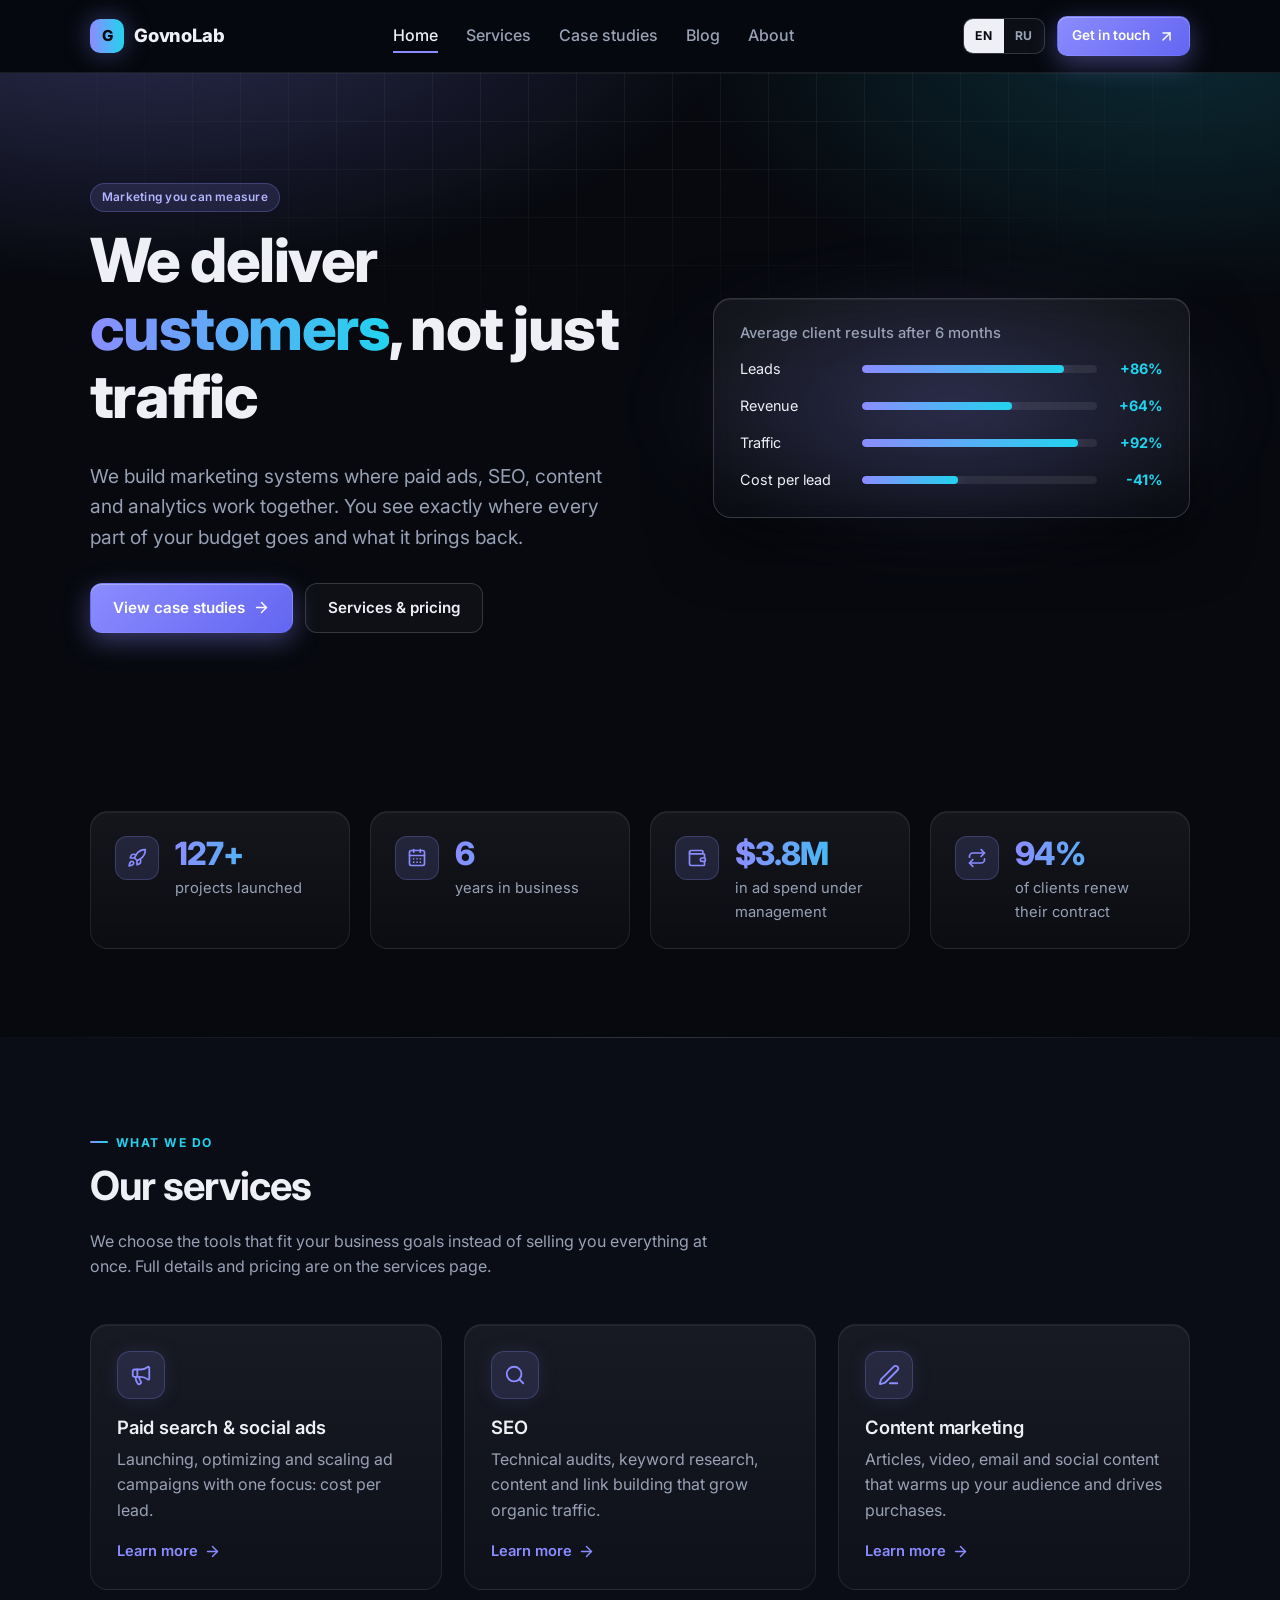
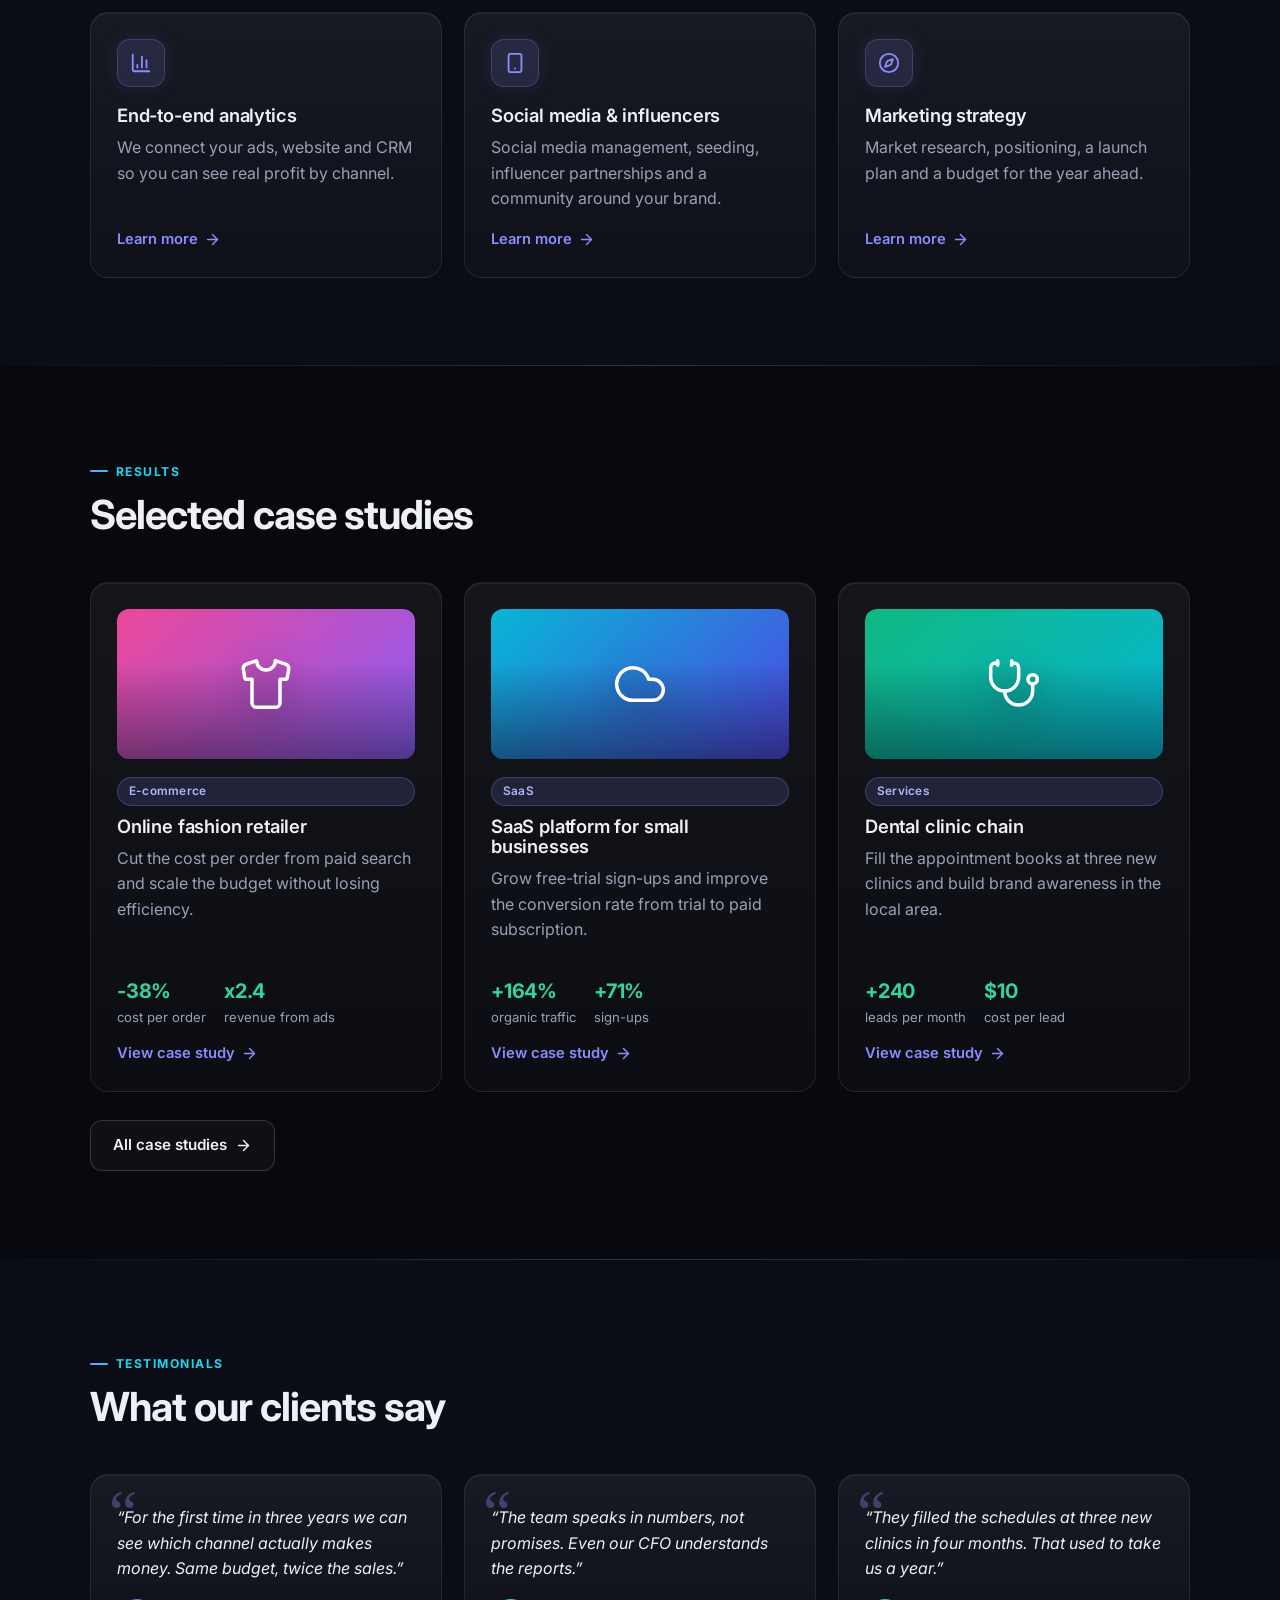
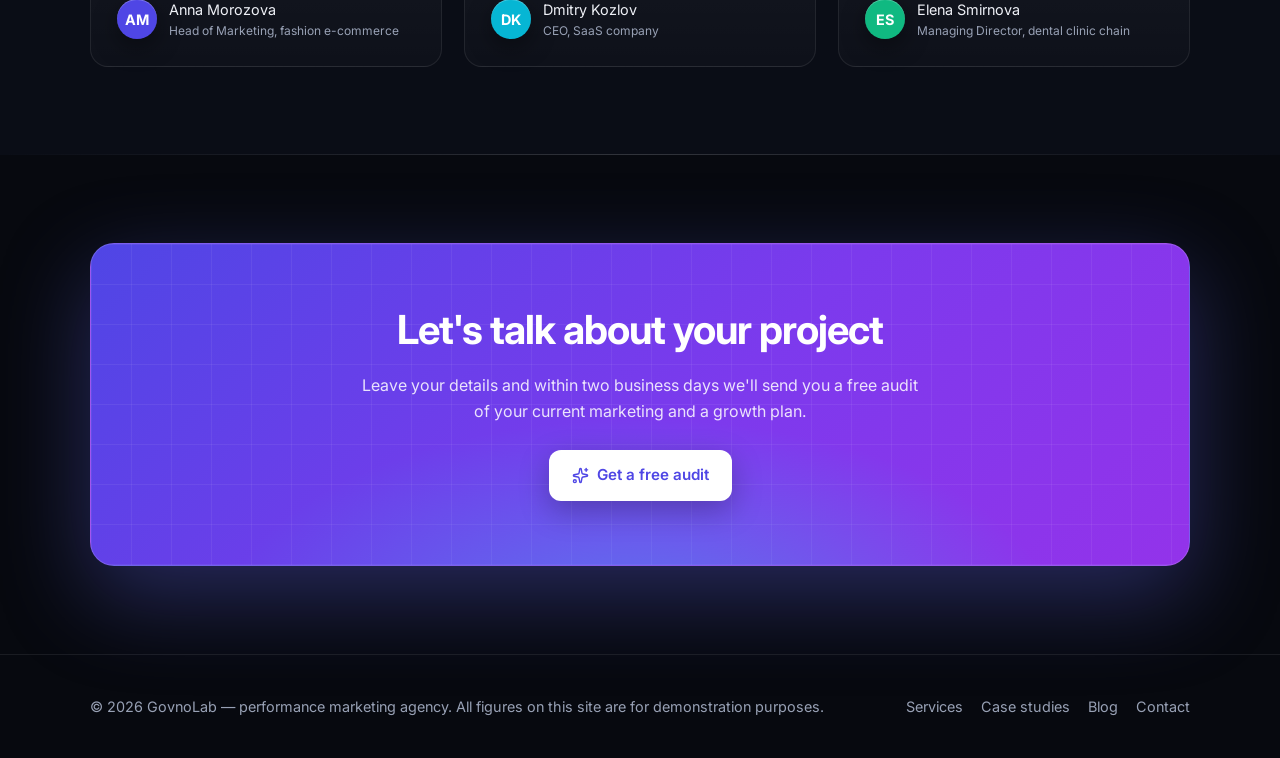
==== commit 4439b013: "Deepen the dark theme, add icons everywhere and bust asset caches Near-black background with glass c" ====
--- a/index.html
+++ b/index.html
@@ -5,11 +5,12 @@
   <meta name="viewport" content="width=device-width, initial-scale=1.0">
   <title data-i18n="home.meta.title">GovnoLab — Performance Marketing That Pays for Itself</title>
   <meta name="description" data-i18n-content="home.meta.desc" content="GovnoLab is a performance marketing agency: paid ads, SEO, content and analytics. Revenue growth backed by transparent numbers.">
-  <meta name="theme-color" content="#0a0e17">
+  <meta name="theme-color" content="#07090f">
+  <meta name="color-scheme" content="dark">
   <link rel="preconnect" href="https://fonts.googleapis.com">
   <link rel="preconnect" href="https://fonts.gstatic.com" crossorigin>
   <link href="https://fonts.googleapis.com/css2?family=Inter:wght@400;500;600;700;800&display=swap" rel="stylesheet">
-  <link rel="stylesheet" href="assets/css/style.css">
+  <link rel="stylesheet" href="assets/css/style.css?v=6">
 </head>
 <body>
 <header class="header">
@@ -27,7 +28,7 @@
         <button type="button" data-lang="en">EN</button>
         <button type="button" data-lang="ru">RU</button>
       </div>
-      <a href="about.html#contact" class="btn btn-primary btn-sm" data-i18n="nav.cta">Get in touch</a>
+      <a href="about.html#contact" class="btn btn-primary btn-sm"><span data-i18n="nav.cta">Get in touch</span><span data-icon="arrow-up-right"></span></a>
       <button class="burger" aria-label="Menu" data-i18n-aria-label="nav.menu"><span data-icon="menu"></span></button>
     </div>
   </div>
@@ -37,10 +38,10 @@
   <div class="container hero-grid">
     <div>
       <span class="tag" data-i18n="home.hero.tag">Marketing you can measure</span>
-      <h1 style="margin-top:14px" data-i18n="home.hero.title">We deliver customers, not just traffic</h1>
+      <h1 style="margin-top:14px" data-i18n="home.hero.title">We deliver <em>customers</em>, not just traffic</h1>
       <p class="lead" data-i18n="home.hero.lead">We build marketing systems where paid ads, SEO, content and analytics work together. You see exactly where every part of your budget goes and what it brings back.</p>
       <div class="hero-actions">
-        <a href="cases.html" class="btn btn-primary" data-i18n="home.hero.cta1">View case studies</a>
+        <a href="cases.html" class="btn btn-primary"><span data-i18n="home.hero.cta1">View case studies</span><span data-icon="arrow-right"></span></a>
         <a href="services.html" class="btn btn-ghost" data-i18n="home.hero.cta2">Services & pricing</a>
       </div>
     </div>
@@ -59,10 +60,10 @@
 <section class="section">
   <div class="container">
     <div class="stats">
-      <div class="stat"><div class="num" data-count="127" data-suffix="+">0</div><div class="label" data-i18n="home.stat1">projects launched</div></div>
-      <div class="stat"><div class="num" data-count="6">0</div><div class="label" data-i18n="home.stat2">years in business</div></div>
-      <div class="stat"><div class="num" data-count="3.8" data-decimals="1" data-prefix="$" data-suffix="M" data-count-ru="340" data-decimals-ru="0" data-prefix-ru="" data-suffix-ru=" млн ₽">0</div><div class="label" data-i18n="home.stat3">in ad spend under management</div></div>
-      <div class="stat"><div class="num" data-count="94" data-suffix="%">0</div><div class="label" data-i18n="home.stat4">of clients renew their contract</div></div>
+      <div class="stat"><div class="s-icon" data-icon="rocket"></div><div><div class="num" data-count="127" data-suffix="+">0</div><div class="label" data-i18n="home.stat1">projects launched</div></div></div>
+      <div class="stat"><div class="s-icon" data-icon="calendar-days"></div><div><div class="num" data-count="6">0</div><div class="label" data-i18n="home.stat2">years in business</div></div></div>
+      <div class="stat"><div class="s-icon" data-icon="wallet"></div><div><div class="num" data-count="3.8" data-decimals="1" data-prefix="$" data-suffix="M" data-count-ru="340" data-decimals-ru="0" data-prefix-ru="" data-suffix-ru=" млн ₽">0</div><div class="label" data-i18n="home.stat3">in ad spend under management</div></div></div>
+      <div class="stat"><div class="s-icon" data-icon="repeat"></div><div><div class="num" data-count="94" data-suffix="%">0</div><div class="label" data-i18n="home.stat4">of clients renew their contract</div></div></div>
     </div>
   </div>
 </section>
@@ -79,37 +80,37 @@
         <div class="icon" data-icon="megaphone"></div>
         <h3 data-i18n="home.svc1.title">Paid search & social ads</h3>
         <p data-i18n="home.svc1.text">Launching, optimizing and scaling ad campaigns with one focus: cost per lead.</p>
-        <span class="link" data-i18n="home.more">Learn more →</span>
+        <span class="link"><span data-i18n="home.more">Learn more</span><span data-icon="arrow-right"></span></span>
       </a>
       <a href="services.html#seo" class="card">
         <div class="icon" data-icon="search"></div>
         <h3 data-i18n="home.svc2.title">SEO</h3>
         <p data-i18n="home.svc2.text">Technical audits, keyword research, content and link building that grow organic traffic.</p>
-        <span class="link" data-i18n="home.more">Learn more →</span>
+        <span class="link"><span data-i18n="home.more">Learn more</span><span data-icon="arrow-right"></span></span>
       </a>
       <a href="services.html#content" class="card">
         <div class="icon" data-icon="pen-line"></div>
         <h3 data-i18n="home.svc3.title">Content marketing</h3>
         <p data-i18n="home.svc3.text">Articles, video, email and social content that warms up your audience and drives purchases.</p>
-        <span class="link" data-i18n="home.more">Learn more →</span>
+        <span class="link"><span data-i18n="home.more">Learn more</span><span data-icon="arrow-right"></span></span>
       </a>
       <a href="services.html#analytics" class="card">
         <div class="icon" data-icon="chart-column"></div>
         <h3 data-i18n="home.svc4.title">End-to-end analytics</h3>
         <p data-i18n="home.svc4.text">We connect your ads, website and CRM so you can see real profit by channel.</p>
-        <span class="link" data-i18n="home.more">Learn more →</span>
+        <span class="link"><span data-i18n="home.more">Learn more</span><span data-icon="arrow-right"></span></span>
       </a>
       <a href="services.html#smm" class="card">
         <div class="icon" data-icon="smartphone"></div>
         <h3 data-i18n="home.svc5.title">Social media & influencers</h3>
         <p data-i18n="home.svc5.text">Social media management, seeding, influencer partnerships and a community around your brand.</p>
-        <span class="link" data-i18n="home.more">Learn more →</span>
+        <span class="link"><span data-i18n="home.more">Learn more</span><span data-icon="arrow-right"></span></span>
       </a>
       <a href="services.html#strategy" class="card">
         <div class="icon" data-icon="compass"></div>
         <h3 data-i18n="home.svc6.title">Marketing strategy</h3>
         <p data-i18n="home.svc6.text">Market research, positioning, a launch plan and a budget for the year ahead.</p>
-        <span class="link" data-i18n="home.more">Learn more →</span>
+        <span class="link"><span data-i18n="home.more">Learn more</span><span data-icon="arrow-right"></span></span>
       </a>
     </div>
   </div>
@@ -122,7 +123,7 @@
       <h2 data-i18n="home.results.title">Selected case studies</h2>
     </div>
     <div class="grid grid-3" id="home-cases"></div>
-    <div style="margin-top:28px"><a href="cases.html" class="btn btn-ghost" data-i18n="home.results.all">All case studies →</a></div>
+    <div style="margin-top:28px"><a href="cases.html" class="btn btn-ghost"><span data-i18n="home.results.all">All case studies</span><span data-icon="arrow-right"></span></a></div>
   </div>
 </section>
 
@@ -154,7 +155,7 @@
     <div class="cta">
       <h2 data-i18n="home.cta.title">Let's talk about your project</h2>
       <p data-i18n="home.cta.text">Leave your details and within two business days we'll send you a free audit of your current marketing and a growth plan.</p>
-      <a href="about.html#contact" class="btn btn-primary" data-i18n="home.cta.btn">Get a free audit</a>
+      <a href="about.html#contact" class="btn btn-primary"><span data-icon="sparkles"></span><span data-i18n="home.cta.btn">Get a free audit</span></a>
     </div>
   </div>
 </section>
@@ -170,15 +171,15 @@
     </ul>
   </div>
 </footer>
-<script src="assets/js/icons.js"></script>
-<script src="assets/js/data.js"></script>
-<script src="assets/js/i18n.js"></script>
-<script src="assets/js/main.js"></script>
+<script src="assets/js/icons.js?v=6"></script>
+<script src="assets/js/data.js?v=6"></script>
+<script src="assets/js/i18n.js?v=6"></script>
+<script src="assets/js/main.js?v=6"></script>
 <script>
   // Три первых кейса на главной.
   (function () {
     const wrap = document.getElementById("home-cases");
-    const L = I18N.L;
+    const L = I18N.L, t = I18N.t;
     function render() {
       wrap.innerHTML = "";
       SITE_DATA.cases.slice(0, 3).forEach((c) => {
@@ -190,7 +191,8 @@
           <span class="tag">${L(c.industryLabel)}</span>
           <h3 style="margin-top:10px">${L(c.title)}</h3>
           <p>${L(c.task)}</p>
-          <div class="case-metrics">${c.metrics.slice(0, 2).map((m) => `<div><strong>${L(m.value)}</strong>${L(m.label)}</div>`).join("")}</div>`;
+          <div class="case-metrics">${c.metrics.slice(0, 2).map((m) => `<div><strong>${L(m.value)}</strong>${L(m.label)}</div>`).join("")}</div>
+          <span class="link" style="margin-top:14px"><span>${t("js.opencase")}</span>${ICONS.svg("arrow-right")}</span>`;
         wrap.appendChild(el);
       });
     }
--- a/assets/css/style.css
+++ b/assets/css/style.css
@@ -1,30 +1,32 @@
 /* ============================================================
    GovnoLab — dark theme
-   Colors and sizes live in :root; change them here, not inline.
+   Colors, radii and shadows live in :root. Change them here.
    ============================================================ */
 :root {
   color-scheme: dark;
-  --bg: #0a0e17;
-  --bg-soft: #0e1420;
-  --card: #121a2b;
-  --card-2: #172136;
-  --text: #e9edf5;
-  --muted: #9aa4b8;
+  --bg: #07090f;
+  --bg-soft: #0a0d16;
+  --card: #0f131d;
+  --card-2: #141a27;
+  --glass: linear-gradient(180deg, rgba(255, 255, 255, .055), rgba(255, 255, 255, .02));
+  --text: #eef0f6;
+  --muted: #98a1b5;
   --line: rgba(255, 255, 255, .08);
   --line-strong: rgba(255, 255, 255, .16);
-  --accent: #7c83ff;
+  --accent: #8b8cff;
   --accent-2: #22d3ee;
-  --accent-soft: rgba(124, 131, 255, .14);
-  --accent-glow: rgba(124, 131, 255, .35);
+  --accent-soft: rgba(139, 140, 255, .14);
+  --accent-glow: rgba(139, 140, 255, .38);
+  --grad: linear-gradient(90deg, #8b8cff 0%, #22d3ee 100%);
   --ok: #34d399;
   --danger: #f87171;
-  --radius: 16px;
-  --shadow: 0 20px 50px rgba(0, 0, 0, .45);
+  --radius: 18px;
+  --shadow: 0 24px 60px rgba(0, 0, 0, .55);
   --max: 1140px;
 }
 
 * { box-sizing: border-box; }
-html { scroll-behavior: smooth; }
+html { scroll-behavior: smooth; background: var(--bg); }
 body {
   margin: 0;
   font-family: "Inter", system-ui, -apple-system, "Segoe UI", Roboto, sans-serif;
@@ -35,41 +37,49 @@
 }
 img { max-width: 100%; display: block; }
 a { color: inherit; text-decoration: none; }
-h1, h2, h3, h4 { line-height: 1.15; margin: 0 0 .5em; letter-spacing: -.02em; }
-h1 { font-size: clamp(2.2rem, 5vw, 3.6rem); font-weight: 800; }
-h2 { font-size: clamp(1.6rem, 3.5vw, 2.4rem); font-weight: 700; }
-h3 { font-size: 1.15rem; font-weight: 600; }
+h1, h2, h3, h4 { line-height: 1.12; margin: 0 0 .5em; letter-spacing: -.025em; }
+h1 { font-size: clamp(2.3rem, 5.2vw, 3.8rem); font-weight: 800; }
+h2 { font-size: clamp(1.7rem, 3.6vw, 2.5rem); font-weight: 700; }
+h3 { font-size: 1.15rem; font-weight: 600; letter-spacing: -.01em; }
 p { margin: 0 0 1em; }
 ul { padding-left: 20px; }
 li { margin-bottom: 4px; }
 ::selection { background: var(--accent); color: #fff; }
 .muted { color: var(--muted); }
 .container { max-width: var(--max); margin: 0 auto; padding: 0 20px; }
-.section { padding: 80px 0; }
-.section.soft { background: var(--bg-soft); border-top: 1px solid var(--line); border-bottom: 1px solid var(--line); }
-.section-head { max-width: 640px; margin-bottom: 40px; }
+.section { padding: 88px 0; position: relative; }
+.section.soft { background: var(--bg-soft); }
+.section.soft::before, .section.soft::after {
+  content: ""; position: absolute; left: 0; right: 0; height: 1px;
+  background: linear-gradient(90deg, transparent, var(--line-strong), transparent);
+}
+.section.soft::before { top: 0; }
+.section.soft::after { bottom: 0; }
+.section-head { max-width: 640px; margin-bottom: 44px; }
 .eyebrow {
-  display: inline-block; font-size: .78rem; font-weight: 600; letter-spacing: .1em;
-  text-transform: uppercase; color: var(--accent-2); margin-bottom: 10px;
-}
+  display: inline-flex; align-items: center; gap: 8px; font-size: .76rem; font-weight: 700; letter-spacing: .12em;
+  text-transform: uppercase; color: var(--accent-2); margin-bottom: 12px;
+}
+.eyebrow::before { content: ""; width: 18px; height: 2px; background: var(--grad); border-radius: 2px; }
 
 /* ---------- Icons ---------- */
 .ico { width: 1em; height: 1em; display: inline-block; vertical-align: -.125em; flex-shrink: 0; }
 [data-icon] { display: inline-flex; align-items: center; justify-content: center; line-height: 0; }
+.btn .ico, .link .ico { width: 17px; height: 17px; }
 
 /* ---------- Header ---------- */
 .header {
   position: sticky; top: 0; z-index: 50;
-  background: rgba(10, 14, 23, .72); backdrop-filter: blur(14px); -webkit-backdrop-filter: blur(14px);
+  background: rgba(7, 9, 15, .7); backdrop-filter: blur(16px) saturate(140%); -webkit-backdrop-filter: blur(16px) saturate(140%);
   border-bottom: 1px solid var(--line);
 }
-.nav { display: flex; align-items: center; justify-content: space-between; height: 70px; }
+.nav { display: flex; align-items: center; justify-content: space-between; height: 72px; }
 .logo { display: flex; align-items: center; gap: 10px; font-weight: 800; font-size: 1.15rem; letter-spacing: -.01em; }
 .logo-mark {
   width: 34px; height: 34px; border-radius: 10px;
-  background: linear-gradient(135deg, var(--accent), var(--accent-2));
-  display: grid; place-items: center; color: #0a0e17; font-size: .95rem; font-weight: 800;
-  box-shadow: 0 0 24px var(--accent-glow);
+  background: var(--grad);
+  display: grid; place-items: center; color: #07090f; font-size: .95rem; font-weight: 800;
+  box-shadow: 0 0 26px var(--accent-glow);
 }
 .nav-links { display: flex; gap: 28px; list-style: none; margin: 0; padding: 0; }
 .nav-links li { margin: 0; }
@@ -77,12 +87,12 @@
 .nav-links a:hover, .nav-links a.active { color: var(--text); border-color: var(--accent); }
 .nav-right { display: flex; align-items: center; gap: 12px; }
 .burger {
-  display: none; background: none; border: 1px solid var(--line-strong); border-radius: 10px;
+  display: none; background: rgba(255, 255, 255, .04); border: 1px solid var(--line-strong); border-radius: 10px;
   width: 40px; height: 40px; cursor: pointer; color: var(--text); font-size: 1.25rem; place-items: center;
 }
 
 /* Language switcher */
-.lang { display: flex; border: 1px solid var(--line-strong); border-radius: 10px; overflow: hidden; }
+.lang { display: flex; border: 1px solid var(--line-strong); border-radius: 10px; overflow: hidden; background: rgba(255, 255, 255, .03); }
 .lang button {
   border: 0; background: transparent; padding: 7px 11px; font: inherit; font-size: .76rem;
   font-weight: 700; cursor: pointer; color: var(--muted); letter-spacing: .06em; transition: .15s;
@@ -92,40 +102,54 @@
 
 /* ---------- Buttons ---------- */
 .btn {
-  display: inline-flex; align-items: center; gap: 8px;
+  display: inline-flex; align-items: center; justify-content: center; gap: 8px;
   padding: 12px 22px; border-radius: 12px; font-weight: 600; font-size: .95rem;
-  border: 1px solid transparent; cursor: pointer; transition: .2s; font-family: inherit;
-}
-.btn-primary { background: var(--accent); color: #fff; box-shadow: 0 8px 24px var(--accent-glow); }
-.btn-primary:hover { background: #8f95ff; transform: translateY(-1px); box-shadow: 0 12px 32px var(--accent-glow); }
-.btn-ghost { background: transparent; border-color: var(--line-strong); color: var(--text); }
-.btn-ghost:hover { background: rgba(255, 255, 255, .06); border-color: rgba(255, 255, 255, .28); }
+  border: 1px solid transparent; cursor: pointer; transition: .2s; font-family: inherit; white-space: nowrap;
+}
+.btn-primary { background: linear-gradient(135deg, #8b8cff, #6366f1); color: #fff; box-shadow: 0 8px 26px var(--accent-glow), inset 0 1px 0 rgba(255, 255, 255, .25); }
+.btn-primary:hover { transform: translateY(-1px); box-shadow: 0 14px 34px var(--accent-glow), inset 0 1px 0 rgba(255, 255, 255, .3); filter: brightness(1.06); }
+.btn-ghost { background: rgba(255, 255, 255, .03); border-color: var(--line-strong); color: var(--text); }
+.btn-ghost:hover { background: rgba(255, 255, 255, .07); border-color: rgba(255, 255, 255, .3); }
 .btn-sm { padding: 8px 14px; font-size: .85rem; border-radius: 10px; }
+.btn:hover .ico { transform: translateX(2px); }
+.btn .ico { transition: transform .2s; }
+
+/* Links with arrow */
+.link { display: inline-flex; align-items: center; gap: 6px; color: var(--accent); font-weight: 600; font-size: .92rem; }
+.link .ico { transition: transform .2s; }
+.card:hover .link .ico, .link:hover .ico { transform: translateX(3px); }
 
 /* ---------- Hero ---------- */
 .hero {
-  position: relative; padding: 100px 0 80px; overflow: hidden;
+  position: relative; padding: 110px 0 90px; overflow: hidden;
   background:
-    radial-gradient(900px 420px at 12% -10%, rgba(124, 131, 255, .28), transparent 60%),
-    radial-gradient(700px 400px at 92% 0%, rgba(34, 211, 238, .16), transparent 60%);
+    radial-gradient(1000px 460px at 10% -12%, rgba(139, 140, 255, .28), transparent 62%),
+    radial-gradient(800px 420px at 92% -5%, rgba(34, 211, 238, .16), transparent 62%);
 }
 .hero::before {
   content: ""; position: absolute; inset: 0; pointer-events: none;
   background-image:
-    linear-gradient(rgba(255, 255, 255, .045) 1px, transparent 1px),
-    linear-gradient(90deg, rgba(255, 255, 255, .045) 1px, transparent 1px);
+    linear-gradient(rgba(255, 255, 255, .05) 1px, transparent 1px),
+    linear-gradient(90deg, rgba(255, 255, 255, .05) 1px, transparent 1px);
   background-size: 48px 48px;
-  -webkit-mask-image: radial-gradient(ellipse 70% 60% at 50% 0%, #000 30%, transparent 75%);
-          mask-image: radial-gradient(ellipse 70% 60% at 50% 0%, #000 30%, transparent 75%);
+  -webkit-mask-image: radial-gradient(ellipse 70% 60% at 50% 0%, #000 25%, transparent 75%);
+          mask-image: radial-gradient(ellipse 70% 60% at 50% 0%, #000 25%, transparent 75%);
 }
 .hero .container { position: relative; }
 .hero-grid { display: grid; grid-template-columns: 1.2fr 1fr; gap: 50px; align-items: center; }
+.hero h1 em { font-style: normal; background: var(--grad); -webkit-background-clip: text; background-clip: text; color: transparent; }
 .hero p.lead { font-size: 1.2rem; color: var(--muted); max-width: 540px; }
-.hero-actions { display: flex; gap: 12px; flex-wrap: wrap; margin-top: 28px; }
+.hero-actions { display: flex; gap: 12px; flex-wrap: wrap; margin-top: 30px; }
 .hero-card {
-  background: linear-gradient(180deg, var(--card-2), var(--card));
+  position: relative;
+  background: var(--glass); backdrop-filter: blur(10px); -webkit-backdrop-filter: blur(10px);
   border: 1px solid var(--line-strong); border-radius: var(--radius);
-  padding: 26px; box-shadow: var(--shadow);
+  padding: 26px; box-shadow: var(--shadow), inset 0 1px 0 rgba(255, 255, 255, .08);
+}
+.hero-card::before {
+  content: ""; position: absolute; inset: -40%; z-index: -1; pointer-events: none;
+  background: radial-gradient(closest-side, rgba(139, 140, 255, .25), transparent 70%);
+  filter: blur(30px);
 }
 .hero-card h4 { margin-bottom: 16px; font-size: .92rem; color: var(--muted); font-weight: 500; letter-spacing: 0; }
 .bars { display: grid; gap: 14px; }
@@ -134,50 +158,59 @@
 .bar-track { height: 8px; background: rgba(255, 255, 255, .08); border-radius: 99px; overflow: hidden; }
 .bar-fill {
   height: 100%; width: 0; border-radius: 99px; transition: width 1.2s ease;
-  background: linear-gradient(90deg, var(--accent), var(--accent-2));
-  box-shadow: 0 0 12px var(--accent-glow);
+  background: var(--grad); box-shadow: 0 0 14px var(--accent-glow);
 }
 
 /* ---------- Stats ---------- */
 .stats { display: grid; grid-template-columns: repeat(4, 1fr); gap: 20px; }
-.stat { background: var(--card); border: 1px solid var(--line); border-radius: var(--radius); padding: 26px; }
+.stat {
+  display: flex; gap: 16px; align-items: flex-start;
+  background: var(--glass); border: 1px solid var(--line); border-radius: var(--radius); padding: 24px;
+  box-shadow: inset 0 1px 0 rgba(255, 255, 255, .06);
+}
+.stat .s-icon {
+  width: 44px; height: 44px; border-radius: 12px; flex-shrink: 0;
+  background: var(--accent-soft); color: var(--accent); border: 1px solid rgba(139, 140, 255, .25);
+}
+.stat .s-icon .ico { width: 20px; height: 20px; }
 .stat .num {
-  font-size: 2.2rem; font-weight: 800; letter-spacing: -.03em; line-height: 1.1;
-  background: linear-gradient(90deg, var(--accent), var(--accent-2));
-  -webkit-background-clip: text; background-clip: text; color: transparent;
-}
-.stat .label { color: var(--muted); font-size: .95rem; margin-top: 6px; }
+  font-size: 2rem; font-weight: 800; letter-spacing: -.03em; line-height: 1.1;
+  background: var(--grad); -webkit-background-clip: text; background-clip: text; color: transparent;
+}
+.stat .label { color: var(--muted); font-size: .92rem; margin-top: 6px; }
 
 /* ---------- Cards ---------- */
 .grid { display: grid; gap: 22px; }
 .grid-3 { grid-template-columns: repeat(3, 1fr); }
 .grid-2 { grid-template-columns: repeat(2, 1fr); }
 .card {
-  position: relative; background: var(--card); border: 1px solid var(--line); border-radius: var(--radius);
+  position: relative; background: var(--glass); border: 1px solid var(--line); border-radius: var(--radius);
   padding: 26px; transition: .25s; display: flex; flex-direction: column;
-}
-.card:hover { transform: translateY(-3px); box-shadow: var(--shadow); border-color: var(--line-strong); background: var(--card-2); }
+  box-shadow: inset 0 1px 0 rgba(255, 255, 255, .06);
+}
+.card:hover { transform: translateY(-4px); box-shadow: var(--shadow), inset 0 1px 0 rgba(255, 255, 255, .1); border-color: rgba(139, 140, 255, .4); }
 .card .icon {
-  width: 48px; height: 48px; border-radius: 12px; background: var(--accent-soft); color: var(--accent);
-  display: grid; place-items: center; margin-bottom: 18px; border: 1px solid rgba(124, 131, 255, .25);
+  width: 48px; height: 48px; border-radius: 13px; background: var(--accent-soft); color: var(--accent);
+  display: grid; place-items: center; margin-bottom: 18px; border: 1px solid rgba(139, 140, 255, .25);
+  box-shadow: 0 0 20px rgba(139, 140, 255, .12);
 }
 .card .icon .ico { width: 22px; height: 22px; }
 .card p { color: var(--muted); flex: 1; }
-.card .link { color: var(--accent); font-weight: 600; font-size: .92rem; }
 .tag {
-  display: inline-block; padding: 4px 11px; border-radius: 99px; font-size: .74rem; letter-spacing: .02em;
-  font-weight: 600; background: var(--accent-soft); color: #a5aaff; border: 1px solid rgba(124, 131, 255, .25);
-}
+  display: inline-flex; align-items: center; gap: 5px; padding: 4px 11px; border-radius: 99px; font-size: .74rem; letter-spacing: .02em;
+  font-weight: 600; background: var(--accent-soft); color: #b3b4ff; border: 1px solid rgba(139, 140, 255, .28);
+}
+.tag .ico { width: 12px; height: 12px; }
 
 /* ---------- Tabs ---------- */
-.tabs { display: flex; gap: 8px; flex-wrap: wrap; margin-bottom: 28px; }
+.tabs { display: flex; gap: 8px; flex-wrap: wrap; margin-bottom: 30px; }
 .tab {
   display: inline-flex; align-items: center; gap: 7px;
   padding: 9px 16px; border-radius: 99px; border: 1px solid var(--line-strong);
-  background: transparent; color: var(--muted); cursor: pointer; font-weight: 500; font-family: inherit; font-size: .9rem; transition: .15s;
+  background: rgba(255, 255, 255, .03); color: var(--muted); cursor: pointer; font-weight: 500; font-family: inherit; font-size: .9rem; transition: .15s;
 }
 .tab:hover { color: var(--text); border-color: rgba(255, 255, 255, .3); }
-.tab.active { background: var(--accent); color: #fff; border-color: var(--accent); box-shadow: 0 6px 18px var(--accent-glow); }
+.tab.active { background: linear-gradient(135deg, #8b8cff, #6366f1); color: #fff; border-color: transparent; box-shadow: 0 6px 20px var(--accent-glow); }
 .tab .ico { width: 16px; height: 16px; }
 .tab-panel { display: none; }
 .tab-panel.active { display: block; animation: fade .3s; }
@@ -186,7 +219,7 @@
 /* ---------- Table ---------- */
 .table { width: 100%; border-collapse: collapse; background: var(--card); border-radius: var(--radius); overflow: hidden; border: 1px solid var(--line); }
 .table th, .table td { padding: 14px 16px; text-align: left; border-bottom: 1px solid var(--line); }
-.table th { background: rgba(255, 255, 255, .03); font-size: .78rem; text-transform: uppercase; letter-spacing: .08em; color: var(--muted); font-weight: 600; }
+.table th { background: rgba(255, 255, 255, .03); font-size: .76rem; text-transform: uppercase; letter-spacing: .08em; color: var(--muted); font-weight: 600; }
 .table tr:last-child td { border-bottom: 0; }
 .table .price { font-weight: 700; color: var(--accent-2); }
 
@@ -196,16 +229,16 @@
   height: 150px; border-radius: 12px; margin-bottom: 18px; color: #fff;
   display: grid; place-items: center; position: relative; overflow: hidden;
 }
-.case-card .cover::after { content: ""; position: absolute; inset: 0; background: linear-gradient(180deg, transparent 40%, rgba(10, 14, 23, .35)); }
-.case-card .cover .ico { width: 56px; height: 56px; stroke-width: 1.5; position: relative; z-index: 1; filter: drop-shadow(0 6px 16px rgba(0, 0, 0, .35)); }
+.case-card .cover::after { content: ""; position: absolute; inset: 0; background: linear-gradient(180deg, transparent 35%, rgba(7, 9, 15, .45)); }
+.case-card .cover .ico { width: 56px; height: 56px; stroke-width: 1.5; position: relative; z-index: 1; filter: drop-shadow(0 6px 16px rgba(0, 0, 0, .4)); }
 .case-metrics { display: flex; gap: 18px; margin-top: 16px; }
 .case-metrics div { font-size: .82rem; color: var(--muted); }
 .case-metrics strong { display: block; font-size: 1.25rem; color: var(--ok); letter-spacing: -.01em; }
 
 /* ---------- Modal ---------- */
-.modal { position: fixed; inset: 0; background: rgba(3, 6, 12, .72); backdrop-filter: blur(6px); display: none; z-index: 100; padding: 20px; overflow: auto; }
+.modal { position: fixed; inset: 0; background: rgba(3, 5, 10, .6); backdrop-filter: blur(6px); display: none; z-index: 100; padding: 20px; overflow: auto; }
 .modal.open { display: grid; place-items: center; }
-.modal-box { background: var(--card); border: 1px solid var(--line-strong); border-radius: var(--radius); max-width: 640px; width: 100%; padding: 34px; position: relative; animation: fade .25s; box-shadow: var(--shadow); }
+.modal-box { background: linear-gradient(180deg, #1a2032, #131826); border: 1px solid rgba(255, 255, 255, .22); border-radius: var(--radius); max-width: 640px; width: 100%; padding: 34px; position: relative; animation: fade .25s; box-shadow: var(--shadow), inset 0 1px 0 rgba(255, 255, 255, .1); }
 .modal-close {
   position: absolute; top: 14px; right: 14px; border: 1px solid var(--line); background: rgba(255, 255, 255, .06);
   width: 36px; height: 36px; border-radius: 50%; cursor: pointer; color: var(--text); display: grid; place-items: center;
@@ -225,7 +258,7 @@
 .search:focus { outline: none; border-color: var(--accent); box-shadow: 0 0 0 3px var(--accent-soft); }
 .post-meta { font-size: .85rem; color: var(--muted); margin-bottom: 10px; display: flex; gap: 10px; align-items: center; flex-wrap: wrap; }
 .article { max-width: 760px; margin: 0 auto; }
-.article h1 { margin-bottom: 12px; }
+.article h1 { margin: 12px 0; }
 .article .body p { font-size: 1.08rem; }
 .article .body h2 { margin-top: 32px; font-size: 1.5rem; }
 .article .body strong { color: var(--accent-2); }
@@ -233,14 +266,15 @@
 .empty { color: var(--muted); padding: 30px; text-align: center; grid-column: 1 / -1; }
 
 /* ---------- Team ---------- */
-.avatar { width: 64px; height: 64px; border-radius: 50%; display: grid; place-items: center; color: #fff; font-weight: 700; font-size: 1.2rem; margin-bottom: 14px; box-shadow: 0 8px 20px rgba(0, 0, 0, .35); }
+.avatar { width: 64px; height: 64px; border-radius: 50%; display: grid; place-items: center; color: #fff; font-weight: 700; font-size: 1.2rem; margin-bottom: 14px; box-shadow: 0 8px 24px rgba(0, 0, 0, .4), inset 0 1px 0 rgba(255, 255, 255, .25); }
 
 /* ---------- FAQ ---------- */
-.faq-item { border: 1px solid var(--line); border-radius: 12px; background: var(--card); margin-bottom: 10px; overflow: hidden; transition: .2s; }
-.faq-item.open { border-color: var(--line-strong); }
+.faq-item { border: 1px solid var(--line); border-radius: 14px; background: var(--glass); margin-bottom: 10px; overflow: hidden; transition: .2s; }
+.faq-item.open { border-color: rgba(139, 140, 255, .4); }
 .faq-q { width: 100%; text-align: left; background: none; border: 0; padding: 18px 20px; font: inherit; font-weight: 600; color: var(--text); cursor: pointer; display: flex; justify-content: space-between; align-items: center; gap: 16px; }
-.faq-q::after { content: "+"; font-size: 1.3rem; color: var(--accent); transition: .2s; flex-shrink: 0; }
-.faq-item.open .faq-q::after { transform: rotate(45deg); }
+.faq-chev { color: var(--accent); transition: transform .25s; flex-shrink: 0; }
+.faq-chev .ico { width: 18px; height: 18px; }
+.faq-item.open .faq-chev { transform: rotate(180deg); }
 .faq-a { display: none; padding: 0 20px 18px; color: var(--muted); }
 .faq-item.open .faq-a { display: block; }
 
@@ -251,46 +285,54 @@
   width: 100%; padding: 12px 14px; border: 1px solid var(--line-strong); border-radius: 10px;
   font: inherit; background: rgba(255, 255, 255, .04); color: var(--text); transition: .15s;
 }
-.form input::placeholder, .form textarea::placeholder { color: rgba(154, 164, 184, .7); }
+.form input::placeholder, .form textarea::placeholder { color: rgba(152, 161, 181, .7); }
 .form input:focus, .form textarea:focus, .form select:focus { outline: none; border-color: var(--accent); box-shadow: 0 0 0 3px var(--accent-soft); }
-.form select option { background: var(--card); }
+.form select option { background: var(--card-2); }
 .form .row { display: grid; grid-template-columns: 1fr 1fr; gap: 14px; }
 .form-note { font-size: .9rem; padding: 12px 14px; border-radius: 10px; display: none; }
 .form-note.ok { display: block; background: rgba(52, 211, 153, .14); color: #6ee7b7; border: 1px solid rgba(52, 211, 153, .3); }
 .form-note.err { display: block; background: rgba(248, 113, 113, .14); color: #fca5a5; border: 1px solid rgba(248, 113, 113, .3); }
+.contact-line { display: flex; flex-wrap: wrap; gap: 8px 16px; align-items: center; font-size: .88rem; color: var(--muted); }
+.contact-item { display: inline-flex; align-items: center; gap: 6px; color: var(--text); font-weight: 500; }
+.contact-item .ico { width: 15px; height: 15px; color: var(--accent); }
+.contact-item:hover { color: var(--accent); }
 
 /* ---------- Calculator ---------- */
-.calc { background: var(--card); border: 1px solid var(--line); border-radius: var(--radius); padding: 28px; }
+.calc { background: var(--glass); border: 1px solid var(--line); border-radius: var(--radius); padding: 28px; box-shadow: inset 0 1px 0 rgba(255, 255, 255, .06); }
 .calc .row { display: grid; grid-template-columns: 1fr 1fr; gap: 20px; }
 .calc label { display: block; font-size: .95rem; }
 .calc label strong { color: var(--text); }
 .calc input[type=range] { width: 100%; accent-color: var(--accent); margin-top: 8px; }
-.calc-result { margin-top: 22px; padding: 18px 20px; border-radius: 12px; background: var(--accent-soft); border: 1px solid rgba(124, 131, 255, .25); display: flex; justify-content: space-between; align-items: center; gap: 16px; flex-wrap: wrap; }
+.calc-result { margin-top: 22px; padding: 18px 20px; border-radius: 12px; background: var(--accent-soft); border: 1px solid rgba(139, 140, 255, .28); display: flex; justify-content: space-between; align-items: center; gap: 16px; flex-wrap: wrap; }
 .calc-result strong { font-size: 1.4rem; color: var(--text); letter-spacing: -.01em; }
 .calc-result .muted strong { font-size: 1.15rem; }
 
 /* ---------- Testimonials ---------- */
-.quote { background: var(--card); border: 1px solid var(--line); border-radius: var(--radius); padding: 26px; }
-.quote p { font-style: italic; color: var(--text); }
+.quote { position: relative; background: var(--glass); border: 1px solid var(--line); border-radius: var(--radius); padding: 30px 26px 26px; box-shadow: inset 0 1px 0 rgba(255, 255, 255, .06); }
+.quote::before { content: "“"; position: absolute; top: 6px; left: 18px; font-size: 4rem; line-height: 1; font-family: Georgia, serif; color: var(--accent); opacity: .35; }
+.quote p { font-style: italic; color: var(--text); position: relative; }
 .quote .who { display: flex; gap: 12px; align-items: center; font-size: .9rem; }
 .quote .who small { display: block; color: var(--muted); }
 
 /* ---------- CTA ---------- */
 .cta {
-  position: relative; overflow: hidden; border-radius: 22px; padding: 60px 40px; text-align: center; color: #fff;
-  background: linear-gradient(135deg, #4f46e5 0%, #7c3aed 60%, #9333ea 100%);
-  border: 1px solid rgba(255, 255, 255, .14);
-  box-shadow: 0 30px 80px rgba(79, 70, 229, .35);
+  position: relative; overflow: hidden; border-radius: 24px; padding: 64px 40px; text-align: center; color: #fff;
+  background: linear-gradient(135deg, #4f46e5 0%, #7c3aed 55%, #9333ea 100%);
+  border: 1px solid rgba(255, 255, 255, .16);
+  box-shadow: 0 30px 90px rgba(99, 102, 241, .35);
 }
 .cta::before {
   content: ""; position: absolute; inset: 0; pointer-events: none;
-  background: radial-gradient(600px 300px at 50% 120%, rgba(34, 211, 238, .35), transparent 70%);
+  background:
+    radial-gradient(600px 300px at 50% 120%, rgba(34, 211, 238, .4), transparent 70%),
+    linear-gradient(rgba(255, 255, 255, .06) 1px, transparent 1px), linear-gradient(90deg, rgba(255, 255, 255, .06) 1px, transparent 1px);
+  background-size: auto, 40px 40px, 40px 40px;
 }
 .cta > * { position: relative; }
 .cta h2 { color: #fff; }
-.cta p { color: rgba(255, 255, 255, .85); max-width: 560px; margin: 0 auto 24px; }
+.cta p { color: rgba(255, 255, 255, .85); max-width: 560px; margin: 0 auto 26px; }
 .cta .btn-primary { background: #fff; color: #4f46e5; box-shadow: 0 10px 30px rgba(0, 0, 0, .25); }
-.cta .btn-primary:hover { background: #f1f2ff; }
+.cta .btn-primary:hover { background: #f1f2ff; filter: none; }
 
 /* ---------- Footer ---------- */
 .footer { border-top: 1px solid var(--line); padding: 40px 0; color: var(--muted); font-size: .9rem; }
@@ -301,8 +343,8 @@
 
 /* ---------- Page hero ---------- */
 .page-hero {
-  padding: 70px 0 30px;
-  background: radial-gradient(700px 300px at 10% -20%, rgba(124, 131, 255, .2), transparent 60%);
+  padding: 76px 0 30px;
+  background: radial-gradient(800px 320px at 8% -30%, rgba(139, 140, 255, .22), transparent 62%);
 }
 .page-hero p { max-width: 620px; color: var(--muted); font-size: 1.1rem; }
 
@@ -313,14 +355,14 @@
 @media (max-width: 700px) {
   .hero-grid, .grid-3, .grid-2, .stats, .form .row, .calc .row, .modal-metrics { grid-template-columns: 1fr; }
   .nav-links {
-    display: none; position: absolute; top: 70px; left: 0; right: 0;
+    display: none; position: absolute; top: 72px; left: 0; right: 0;
     flex-direction: column; gap: 0; background: var(--bg-soft); border-bottom: 1px solid var(--line); padding: 10px 20px;
   }
   .nav-links.open { display: flex; }
   .nav-links li a { display: block; padding: 12px 0; }
   .burger { display: grid; }
   .nav .btn { display: none; }
-  .section { padding: 56px 0; }
-  .hero { padding: 56px 0; }
-  .cta { padding: 44px 20px; }
-}
+  .section { padding: 60px 0; }
+  .hero { padding: 60px 0; }
+  .cta { padding: 46px 20px; }
+}
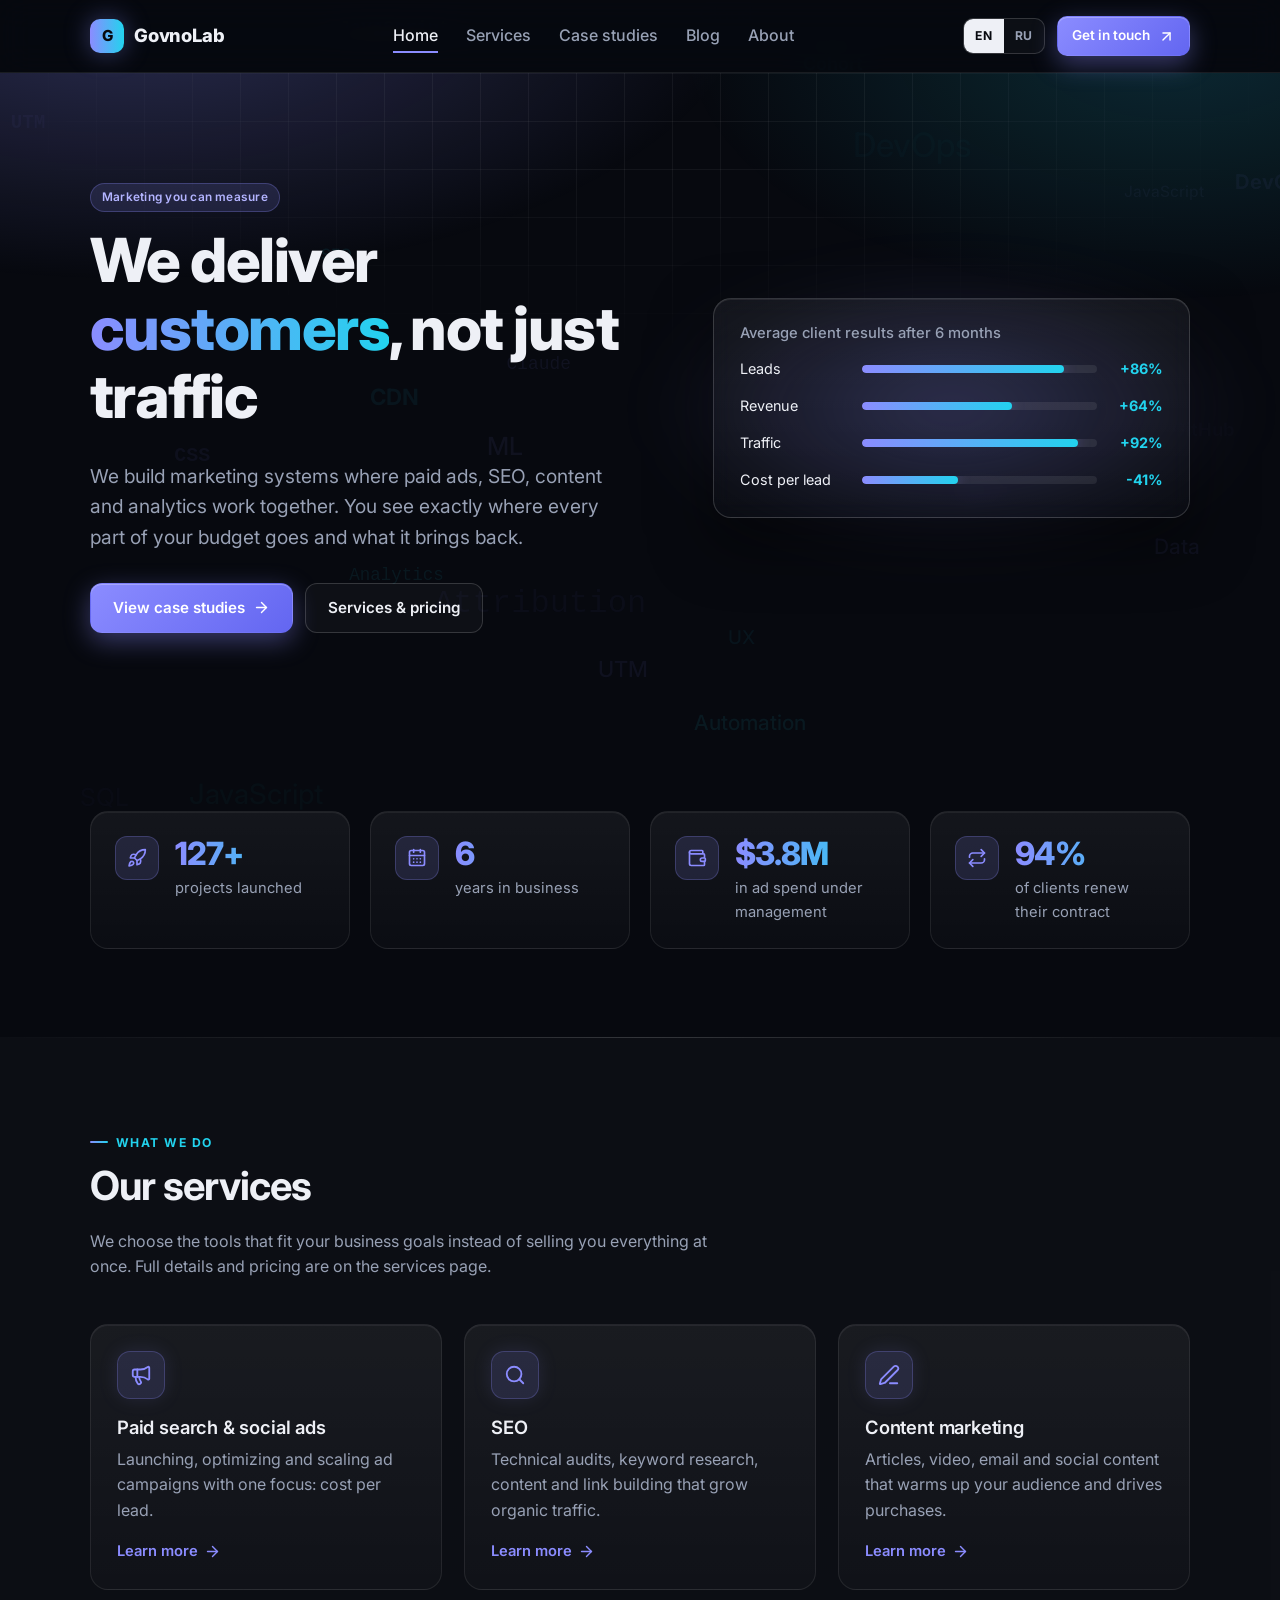
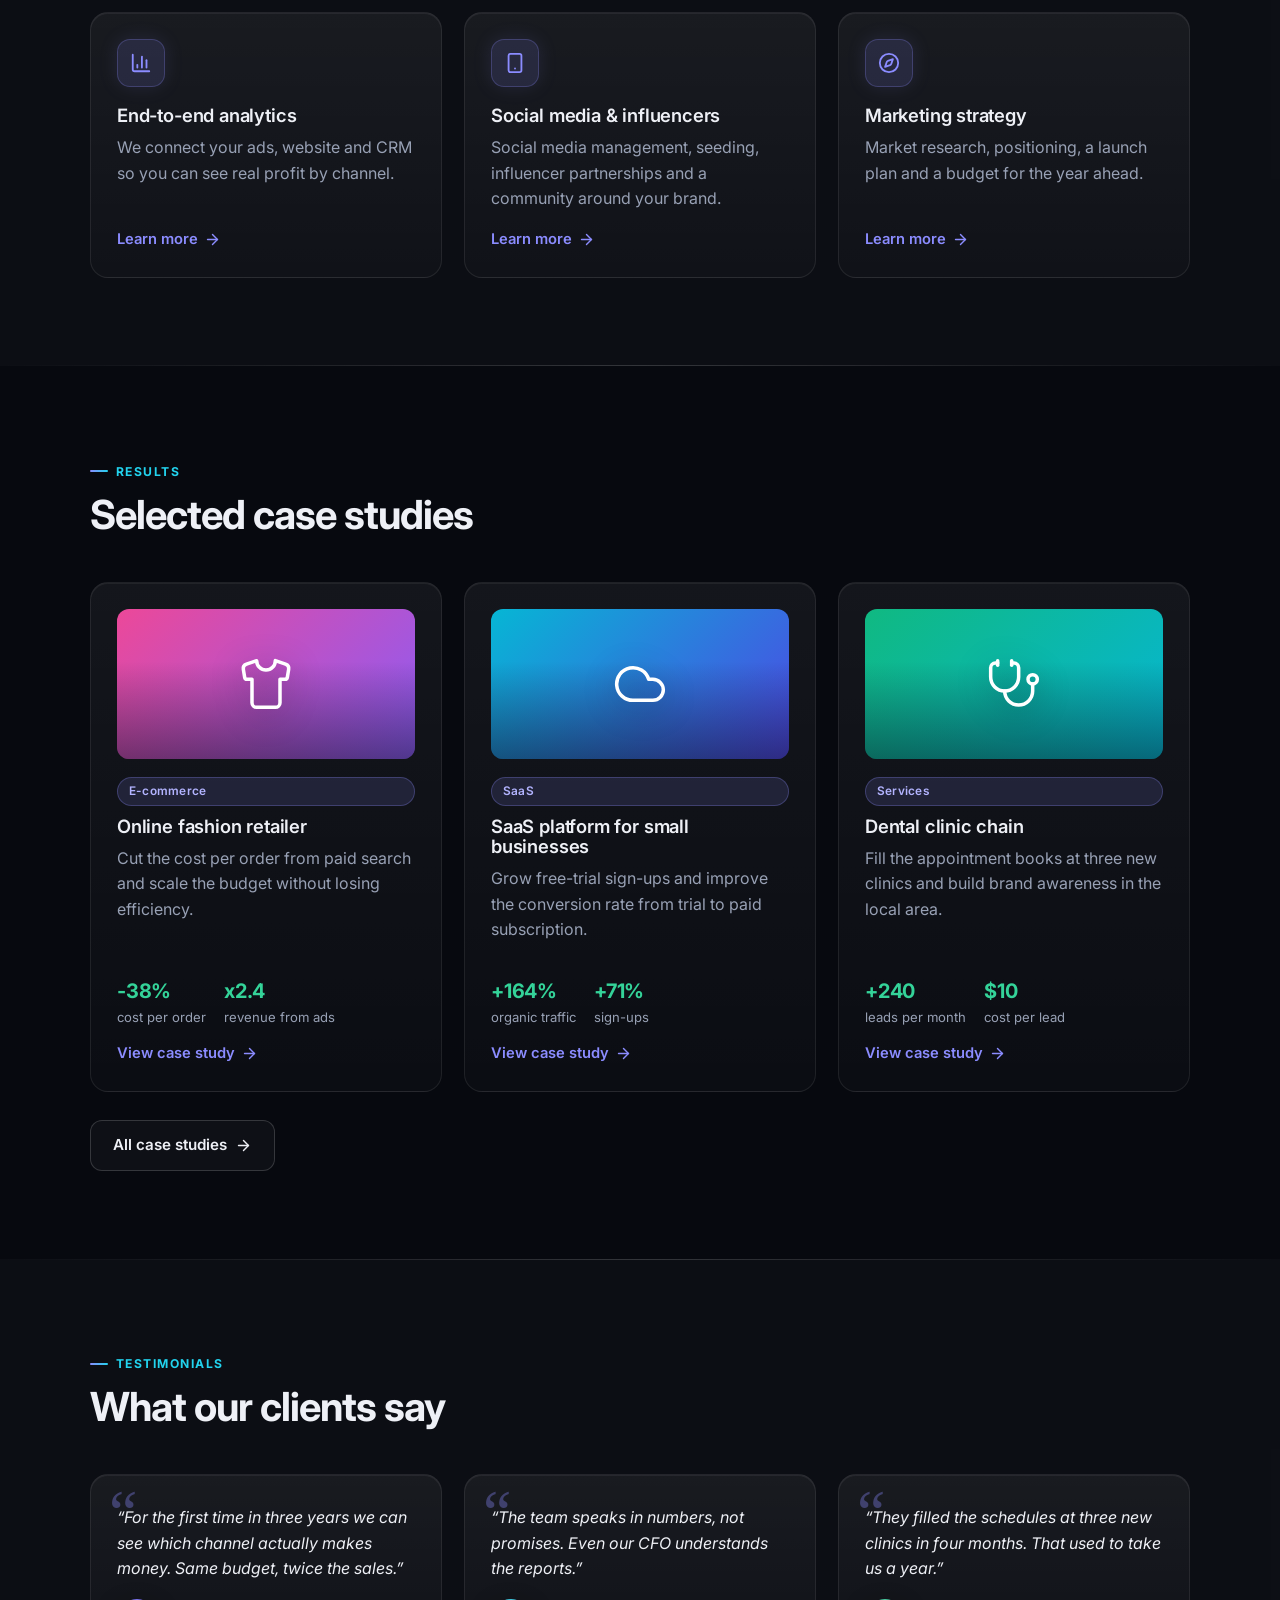
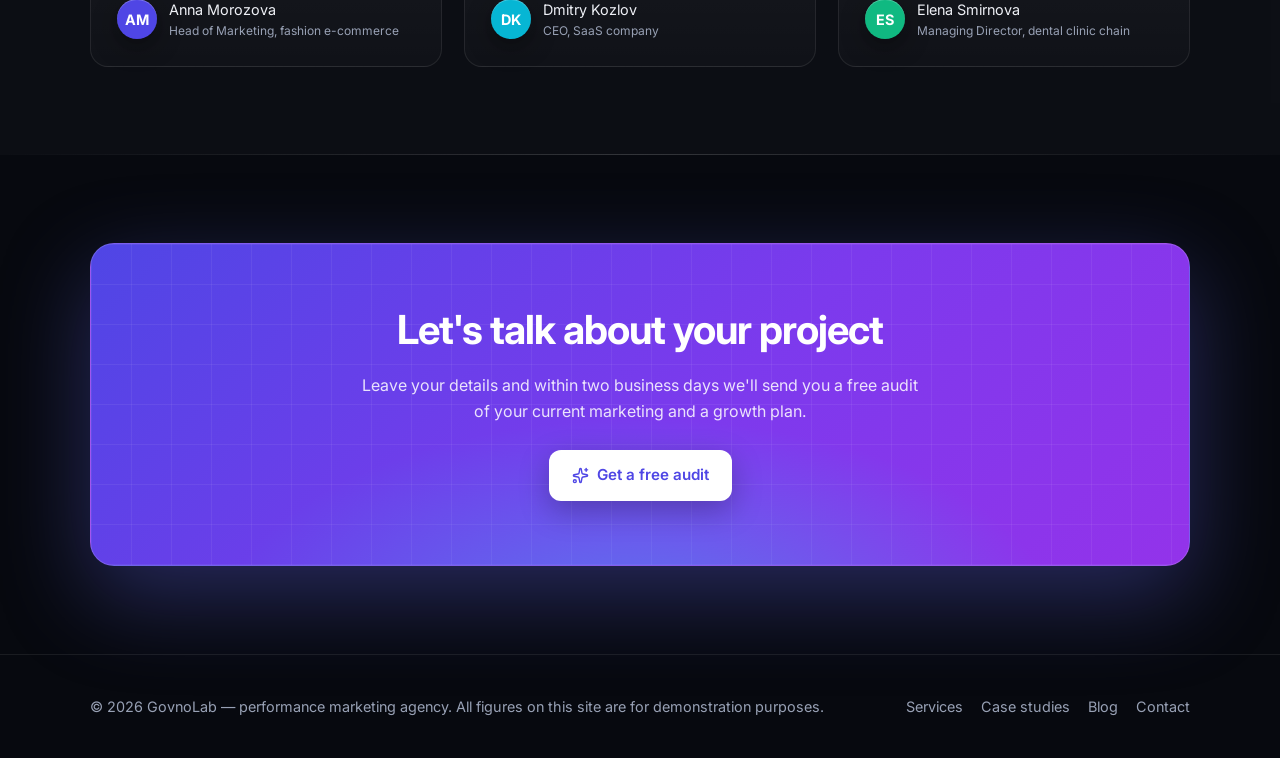
==== commit 8ec3aa31: "Add ambient backdrop of drifting marketing and tech terms A fixed canvas behind the content draws fa" ====
--- a/index.html
+++ b/index.html
@@ -10,7 +10,7 @@
   <link rel="preconnect" href="https://fonts.googleapis.com">
   <link rel="preconnect" href="https://fonts.gstatic.com" crossorigin>
   <link href="https://fonts.googleapis.com/css2?family=Inter:wght@400;500;600;700;800&display=swap" rel="stylesheet">
-  <link rel="stylesheet" href="assets/css/style.css?v=6">
+  <link rel="stylesheet" href="assets/css/style.css?v=7">
 </head>
 <body>
 <header class="header">
@@ -171,10 +171,11 @@
     </ul>
   </div>
 </footer>
-<script src="assets/js/icons.js?v=6"></script>
-<script src="assets/js/data.js?v=6"></script>
-<script src="assets/js/i18n.js?v=6"></script>
-<script src="assets/js/main.js?v=6"></script>
+<script src="assets/js/backdrop.js?v=7"></script>
+<script src="assets/js/icons.js?v=7"></script>
+<script src="assets/js/data.js?v=7"></script>
+<script src="assets/js/i18n.js?v=7"></script>
+<script src="assets/js/main.js?v=7"></script>
 <script>
   // Три первых кейса на главной.
   (function () {
--- a/assets/css/style.css
+++ b/assets/css/style.css
@@ -31,7 +31,7 @@
   margin: 0;
   font-family: "Inter", system-ui, -apple-system, "Segoe UI", Roboto, sans-serif;
   color: var(--text);
-  background: var(--bg);
+  background: transparent; /* the page background lives on <html>; the animated backdrop sits between them */
   line-height: 1.6;
   -webkit-font-smoothing: antialiased;
 }
@@ -48,7 +48,7 @@
 .muted { color: var(--muted); }
 .container { max-width: var(--max); margin: 0 auto; padding: 0 20px; }
 .section { padding: 88px 0; position: relative; }
-.section.soft { background: var(--bg-soft); }
+.section.soft { background: rgba(255, 255, 255, .025); }
 .section.soft::before, .section.soft::after {
   content: ""; position: absolute; left: 0; right: 0; height: 1px;
   background: linear-gradient(90deg, transparent, var(--line-strong), transparent);
@@ -61,6 +61,9 @@
   text-transform: uppercase; color: var(--accent-2); margin-bottom: 12px;
 }
 .eyebrow::before { content: ""; width: 18px; height: 2px; background: var(--grad); border-radius: 2px; }
+
+/* ---------- Ambient backdrop (assets/js/backdrop.js) ---------- */
+.backdrop { position: fixed; inset: 0; z-index: -1; pointer-events: none; }
 
 /* ---------- Icons ---------- */
 .ico { width: 1em; height: 1em; display: inline-block; vertical-align: -.125em; flex-shrink: 0; }
@@ -356,7 +359,7 @@
   .hero-grid, .grid-3, .grid-2, .stats, .form .row, .calc .row, .modal-metrics { grid-template-columns: 1fr; }
   .nav-links {
     display: none; position: absolute; top: 72px; left: 0; right: 0;
-    flex-direction: column; gap: 0; background: var(--bg-soft); border-bottom: 1px solid var(--line); padding: 10px 20px;
+    flex-direction: column; gap: 0; background: #0b0e17; border-bottom: 1px solid var(--line); padding: 10px 20px;
   }
   .nav-links.open { display: flex; }
   .nav-links li a { display: block; padding: 12px 0; }
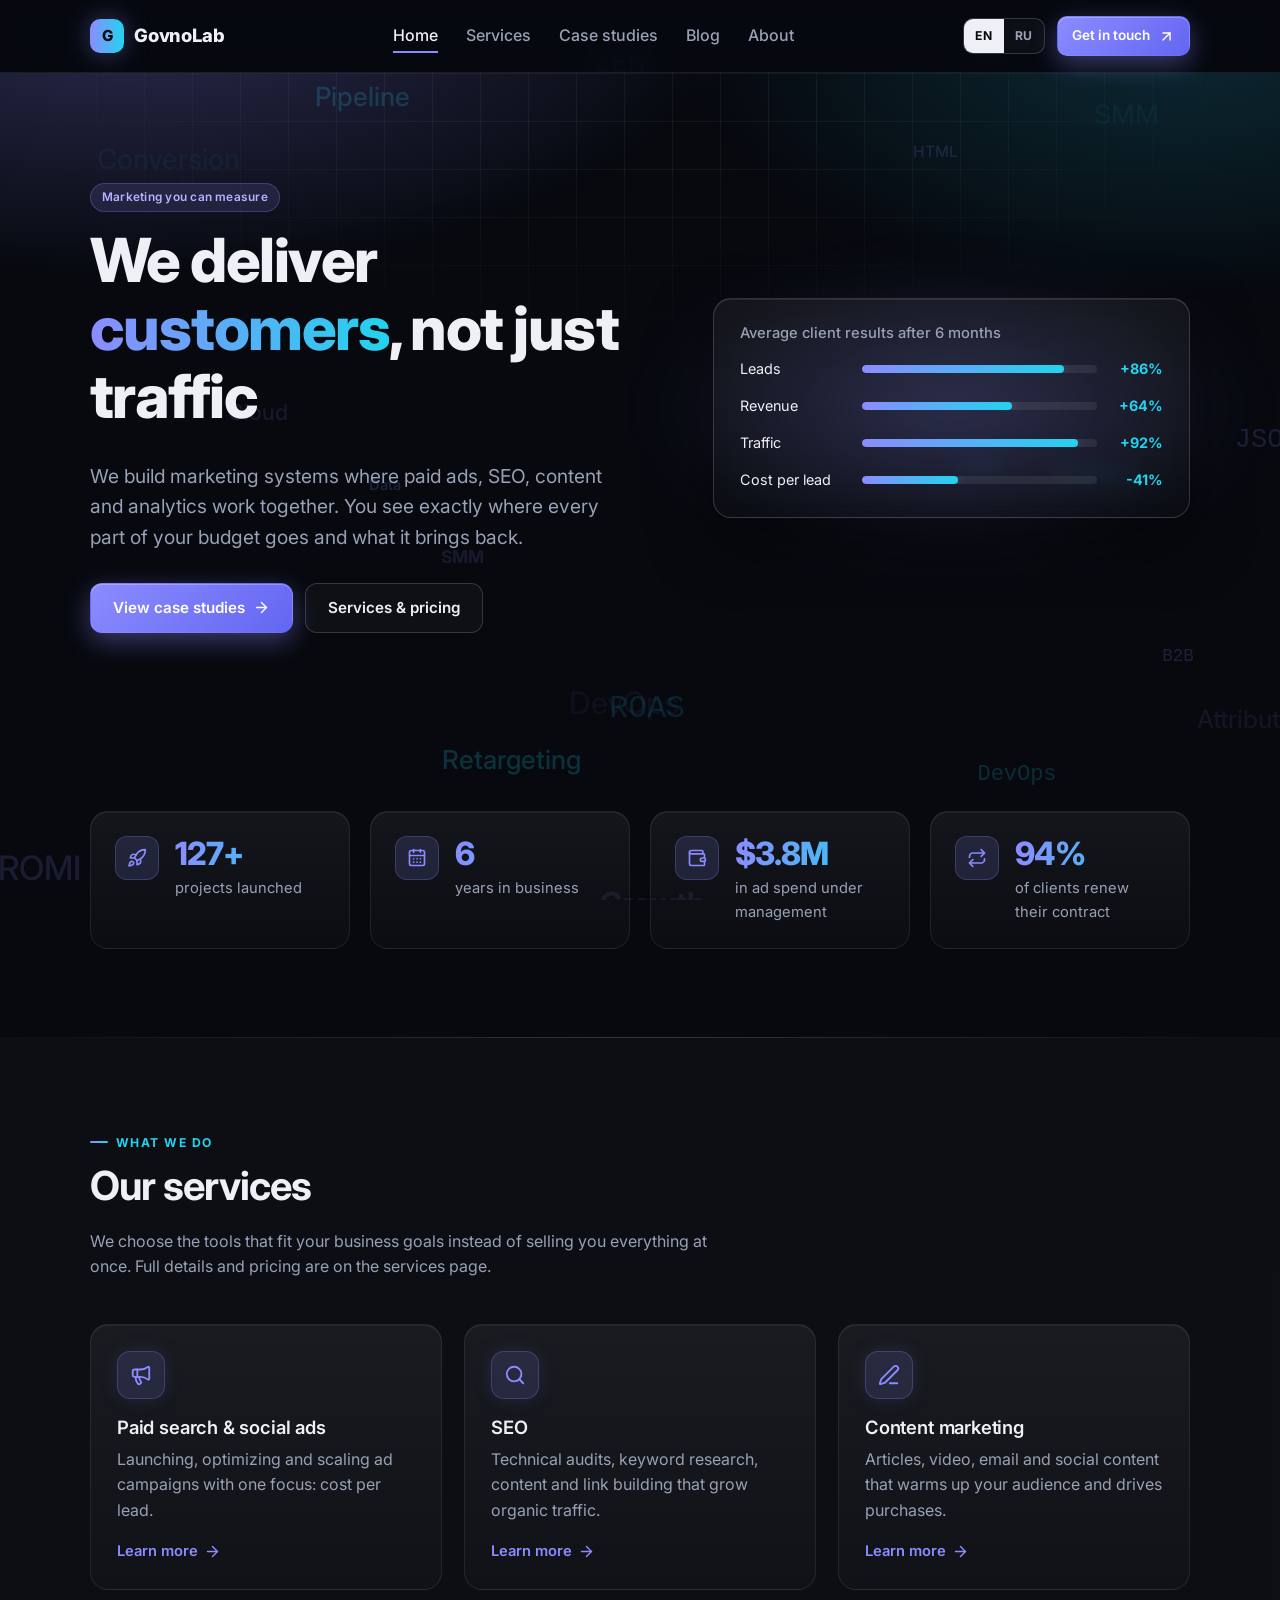
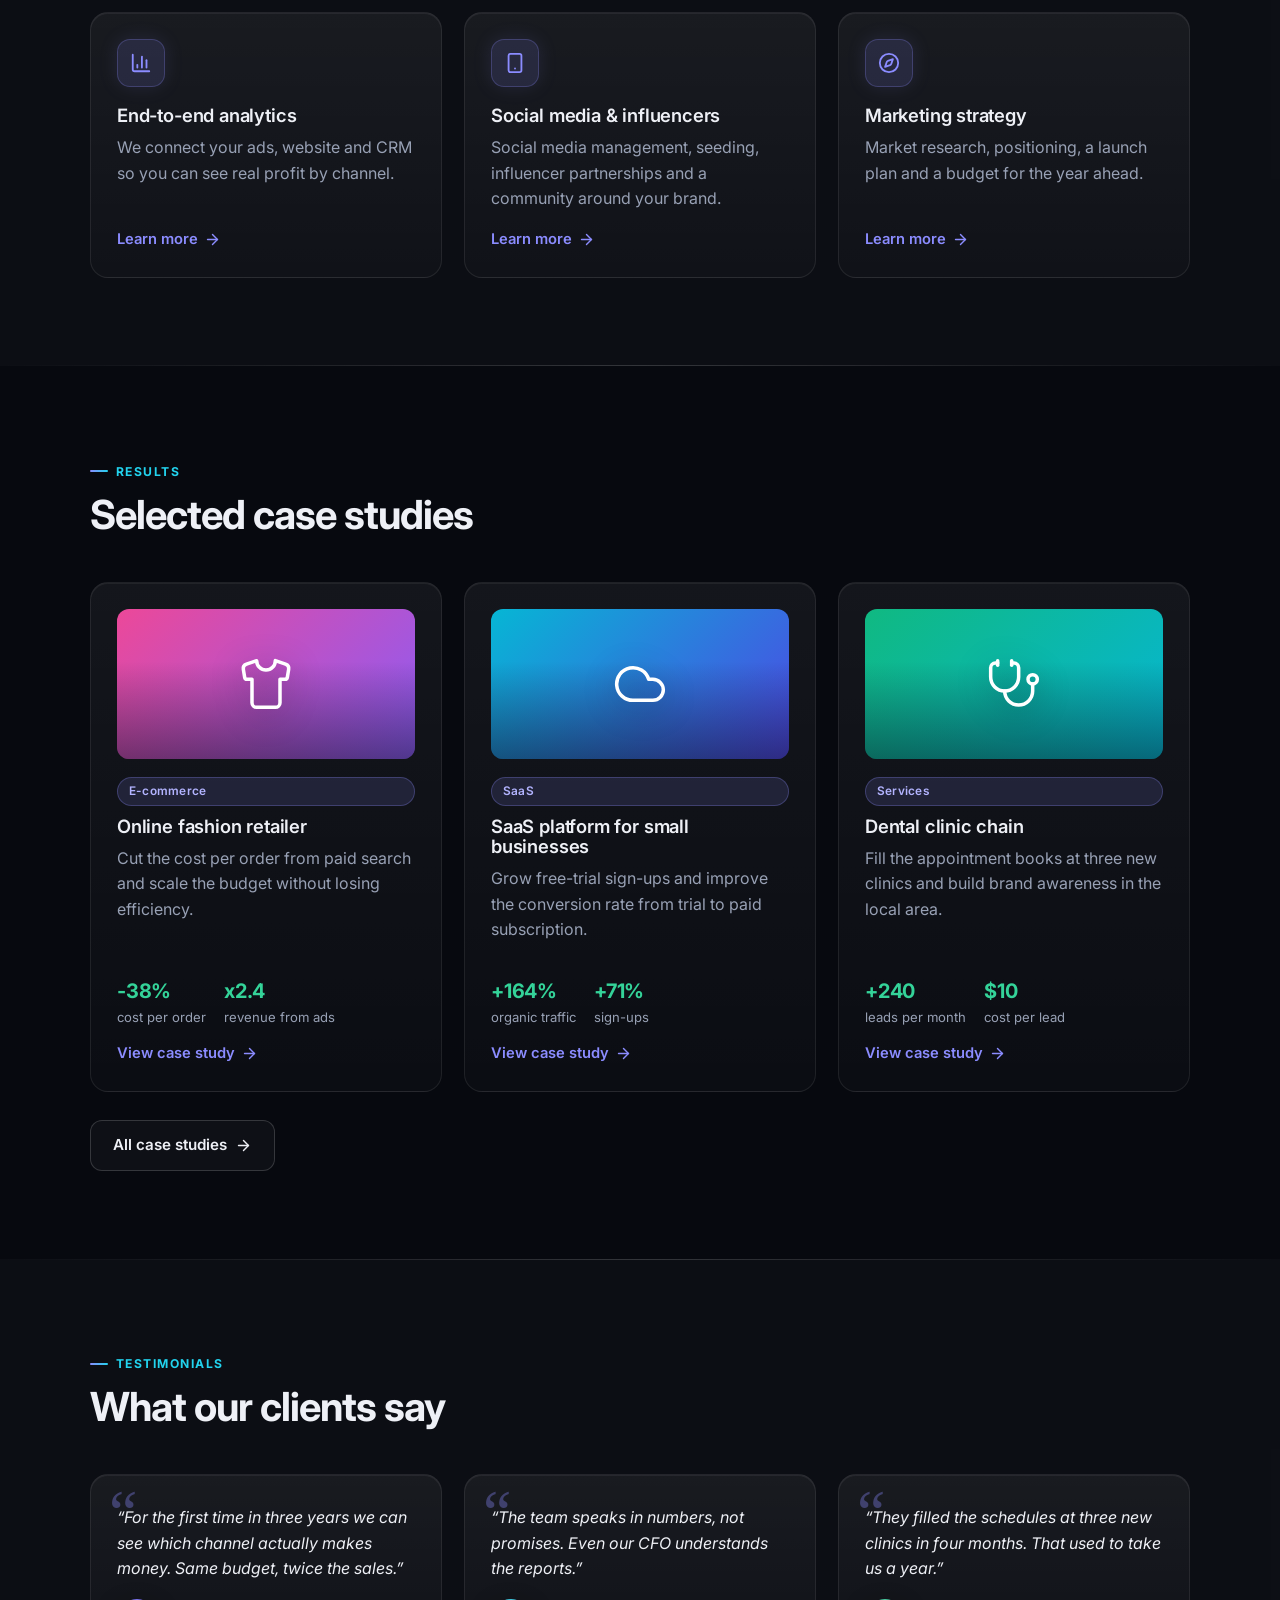
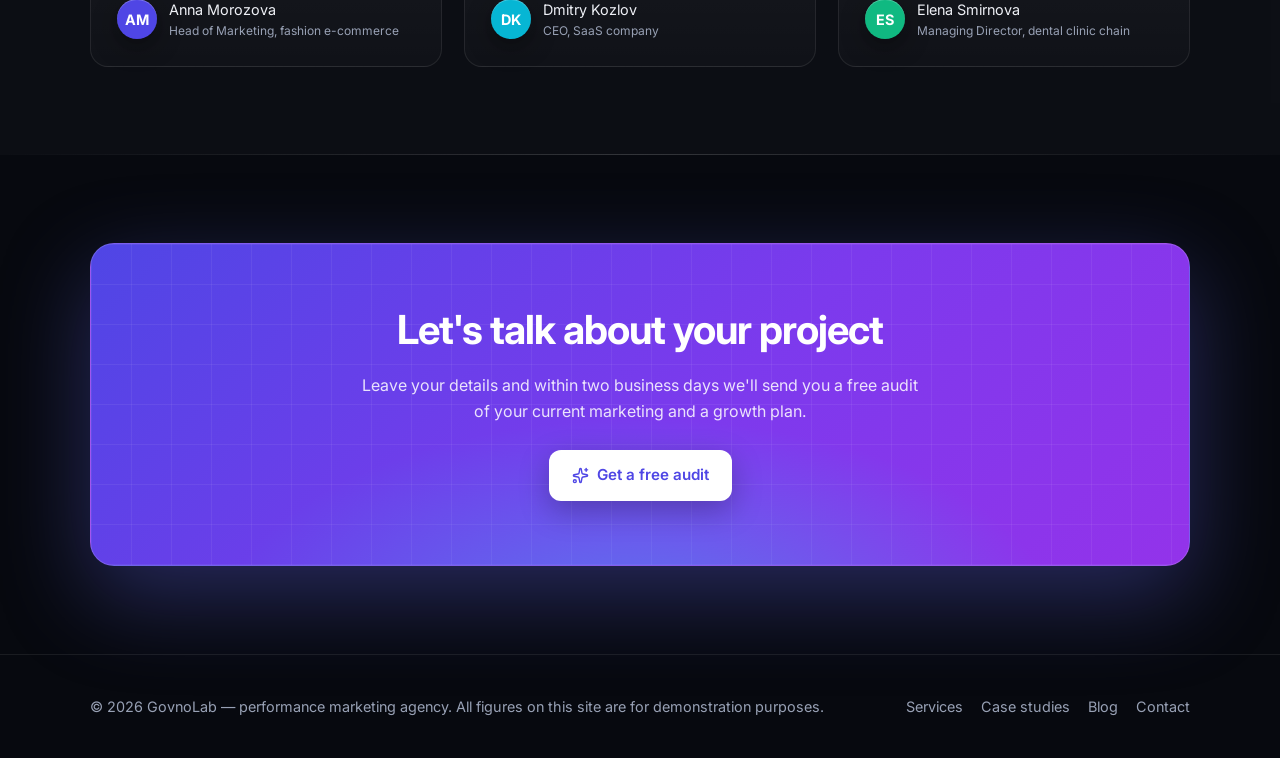
==== commit 5222af95: "Anchor backdrop words to the page instead of the viewport Words now live in document coordinates spr" ====
--- a/index.html
+++ b/index.html
@@ -10,7 +10,7 @@
   <link rel="preconnect" href="https://fonts.googleapis.com">
   <link rel="preconnect" href="https://fonts.gstatic.com" crossorigin>
   <link href="https://fonts.googleapis.com/css2?family=Inter:wght@400;500;600;700;800&display=swap" rel="stylesheet">
-  <link rel="stylesheet" href="assets/css/style.css?v=7">
+  <link rel="stylesheet" href="assets/css/style.css?v=8">
 </head>
 <body>
 <header class="header">
@@ -171,11 +171,11 @@
     </ul>
   </div>
 </footer>
-<script src="assets/js/backdrop.js?v=7"></script>
-<script src="assets/js/icons.js?v=7"></script>
-<script src="assets/js/data.js?v=7"></script>
-<script src="assets/js/i18n.js?v=7"></script>
-<script src="assets/js/main.js?v=7"></script>
+<script src="assets/js/backdrop.js?v=8"></script>
+<script src="assets/js/icons.js?v=8"></script>
+<script src="assets/js/data.js?v=8"></script>
+<script src="assets/js/i18n.js?v=8"></script>
+<script src="assets/js/main.js?v=8"></script>
 <script>
   // Три первых кейса на главной.
   (function () {
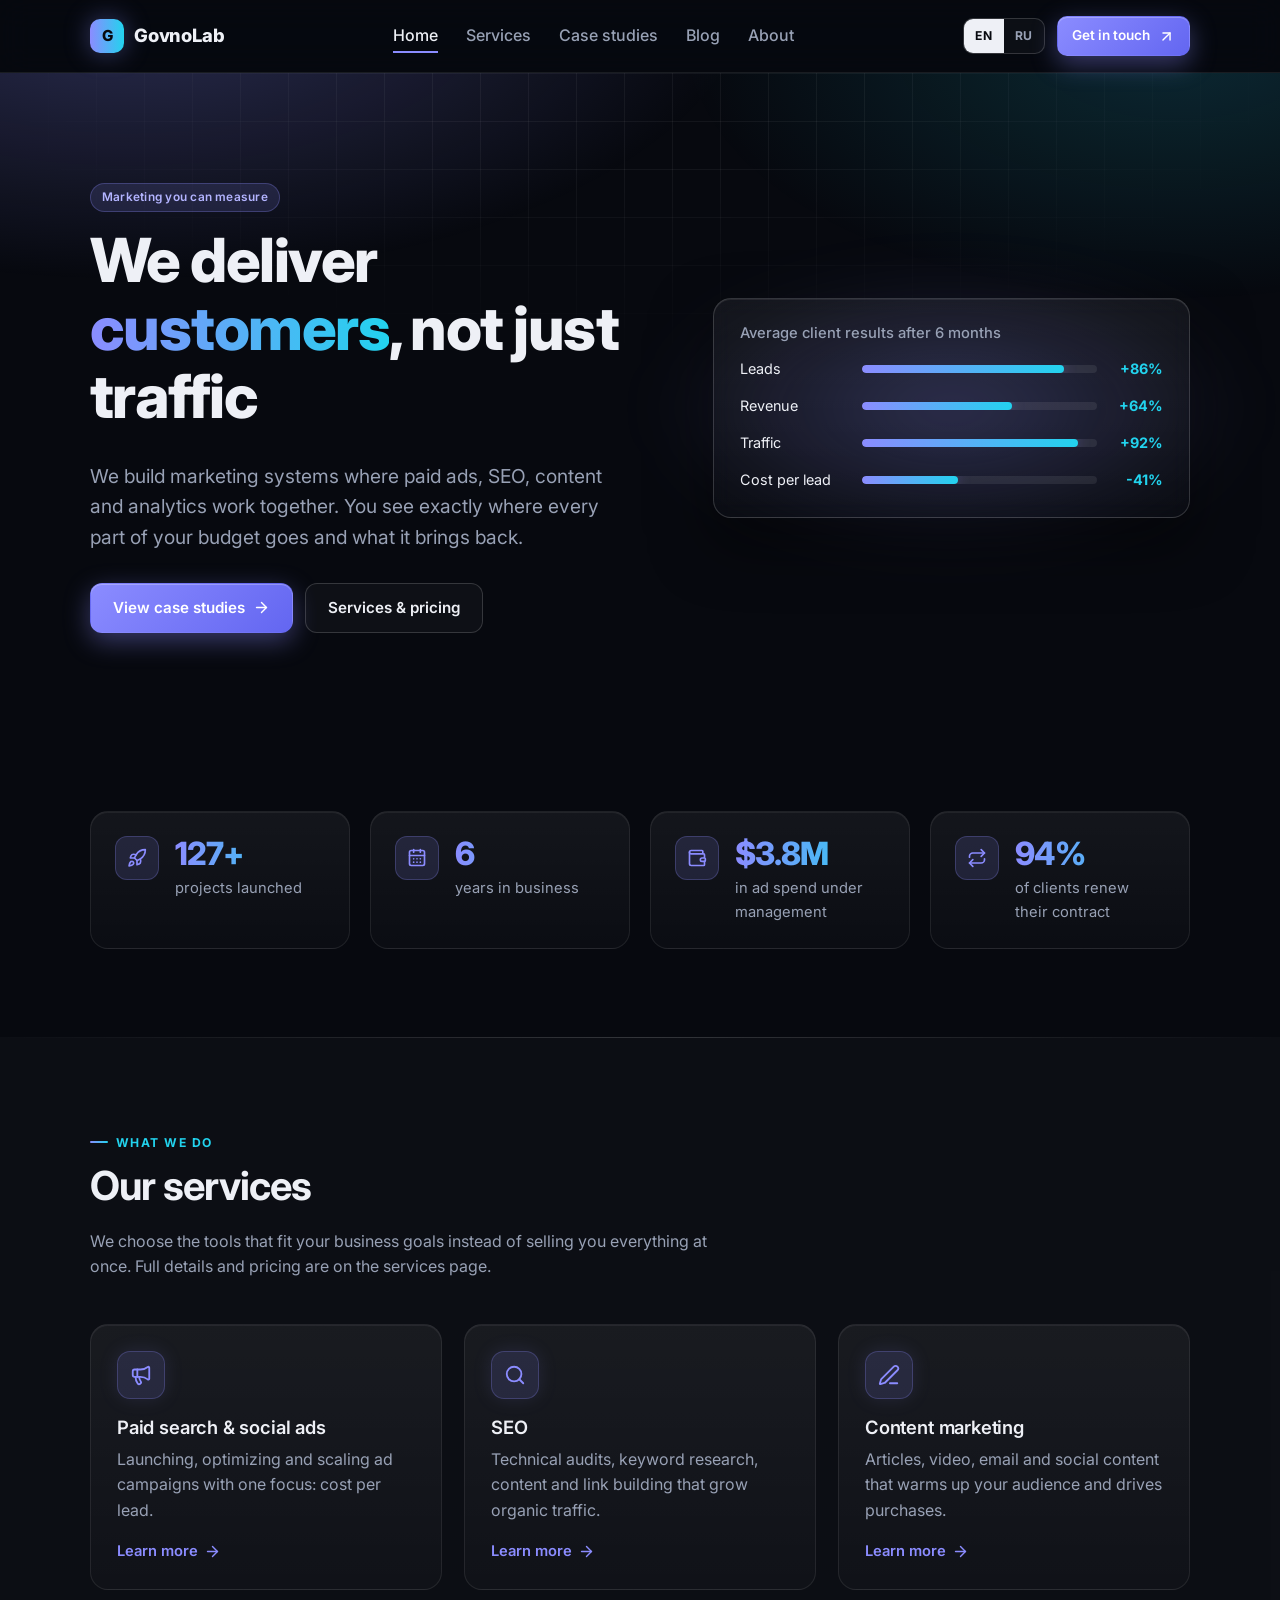
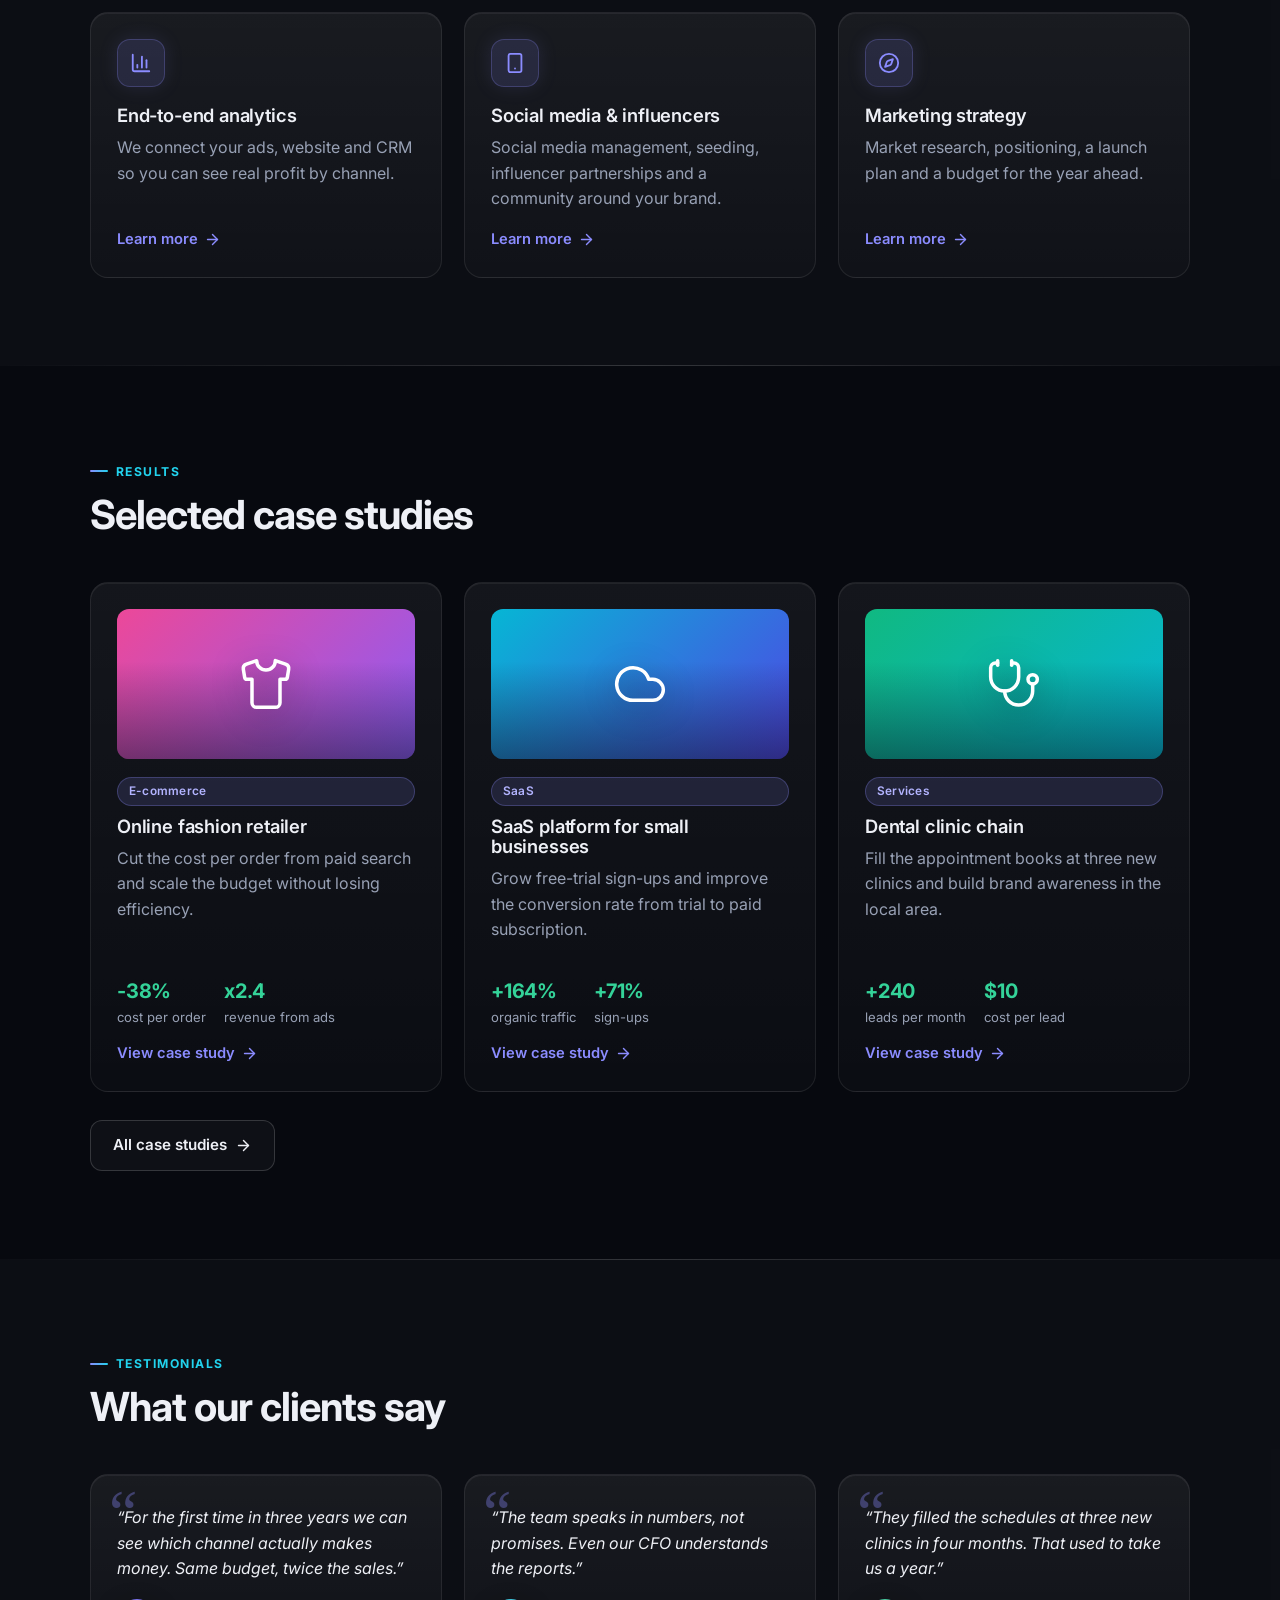
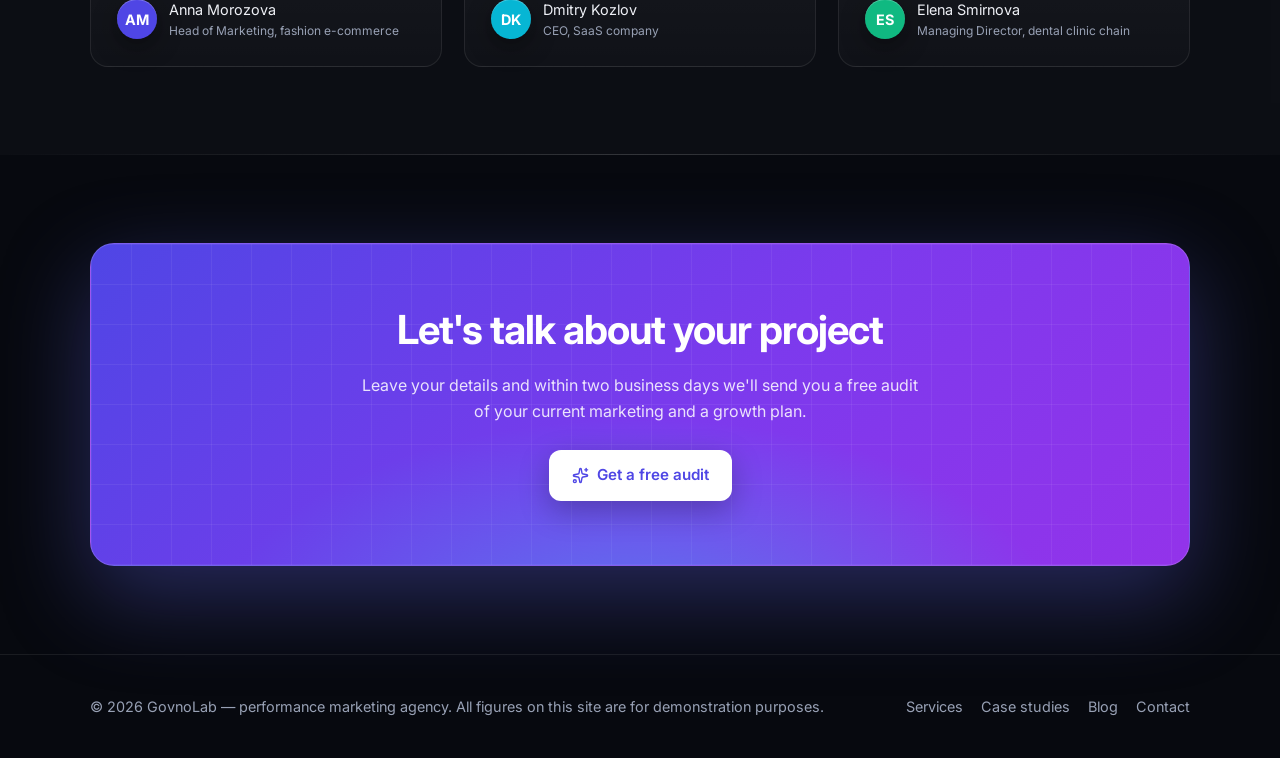
==== commit 3068c81f: "Render backdrop words as CSS-animated elements to remove scroll jitter Replaces the canvas with a pa" ====
--- a/index.html
+++ b/index.html
@@ -10,7 +10,7 @@
   <link rel="preconnect" href="https://fonts.googleapis.com">
   <link rel="preconnect" href="https://fonts.gstatic.com" crossorigin>
   <link href="https://fonts.googleapis.com/css2?family=Inter:wght@400;500;600;700;800&display=swap" rel="stylesheet">
-  <link rel="stylesheet" href="assets/css/style.css?v=8">
+  <link rel="stylesheet" href="assets/css/style.css?v=9">
 </head>
 <body>
 <header class="header">
@@ -171,11 +171,11 @@
     </ul>
   </div>
 </footer>
-<script src="assets/js/backdrop.js?v=8"></script>
-<script src="assets/js/icons.js?v=8"></script>
-<script src="assets/js/data.js?v=8"></script>
-<script src="assets/js/i18n.js?v=8"></script>
-<script src="assets/js/main.js?v=8"></script>
+<script src="assets/js/backdrop.js?v=9"></script>
+<script src="assets/js/icons.js?v=9"></script>
+<script src="assets/js/data.js?v=9"></script>
+<script src="assets/js/i18n.js?v=9"></script>
+<script src="assets/js/main.js?v=9"></script>
 <script>
   // Три первых кейса на главной.
   (function () {
--- a/assets/css/style.css
+++ b/assets/css/style.css
@@ -63,7 +63,20 @@
 .eyebrow::before { content: ""; width: 18px; height: 2px; background: var(--grad); border-radius: 2px; }
 
 /* ---------- Ambient backdrop (assets/js/backdrop.js) ---------- */
-.backdrop { position: fixed; inset: 0; z-index: -1; pointer-events: none; }
+.backdrop { position: absolute; top: 0; left: 0; width: 100%; z-index: -1; pointer-events: none; overflow: hidden; }
+.bd-word {
+  position: absolute; white-space: nowrap; user-select: none; opacity: 0; color: var(--accent);
+  font-family: "Inter", system-ui, sans-serif; line-height: 1;
+  animation: bd-drift var(--d, 30s) ease-in-out infinite; will-change: transform, opacity;
+}
+.bd-word.mono { font-family: "JetBrains Mono", ui-monospace, SFMono-Regular, Menlo, monospace; }
+.bd-word.cyan { color: var(--accent-2); }
+.bd-word.static { animation: none; opacity: calc(var(--a, .2) * .7); }
+@keyframes bd-drift {
+  0%   { opacity: 0; transform: translate(0, 0); }
+  50%  { opacity: var(--a, .2); }
+  100% { opacity: 0; transform: translate(var(--dx, 0px), var(--dy, 0px)); }
+}
 
 /* ---------- Icons ---------- */
 .ico { width: 1em; height: 1em; display: inline-block; vertical-align: -.125em; flex-shrink: 0; }
